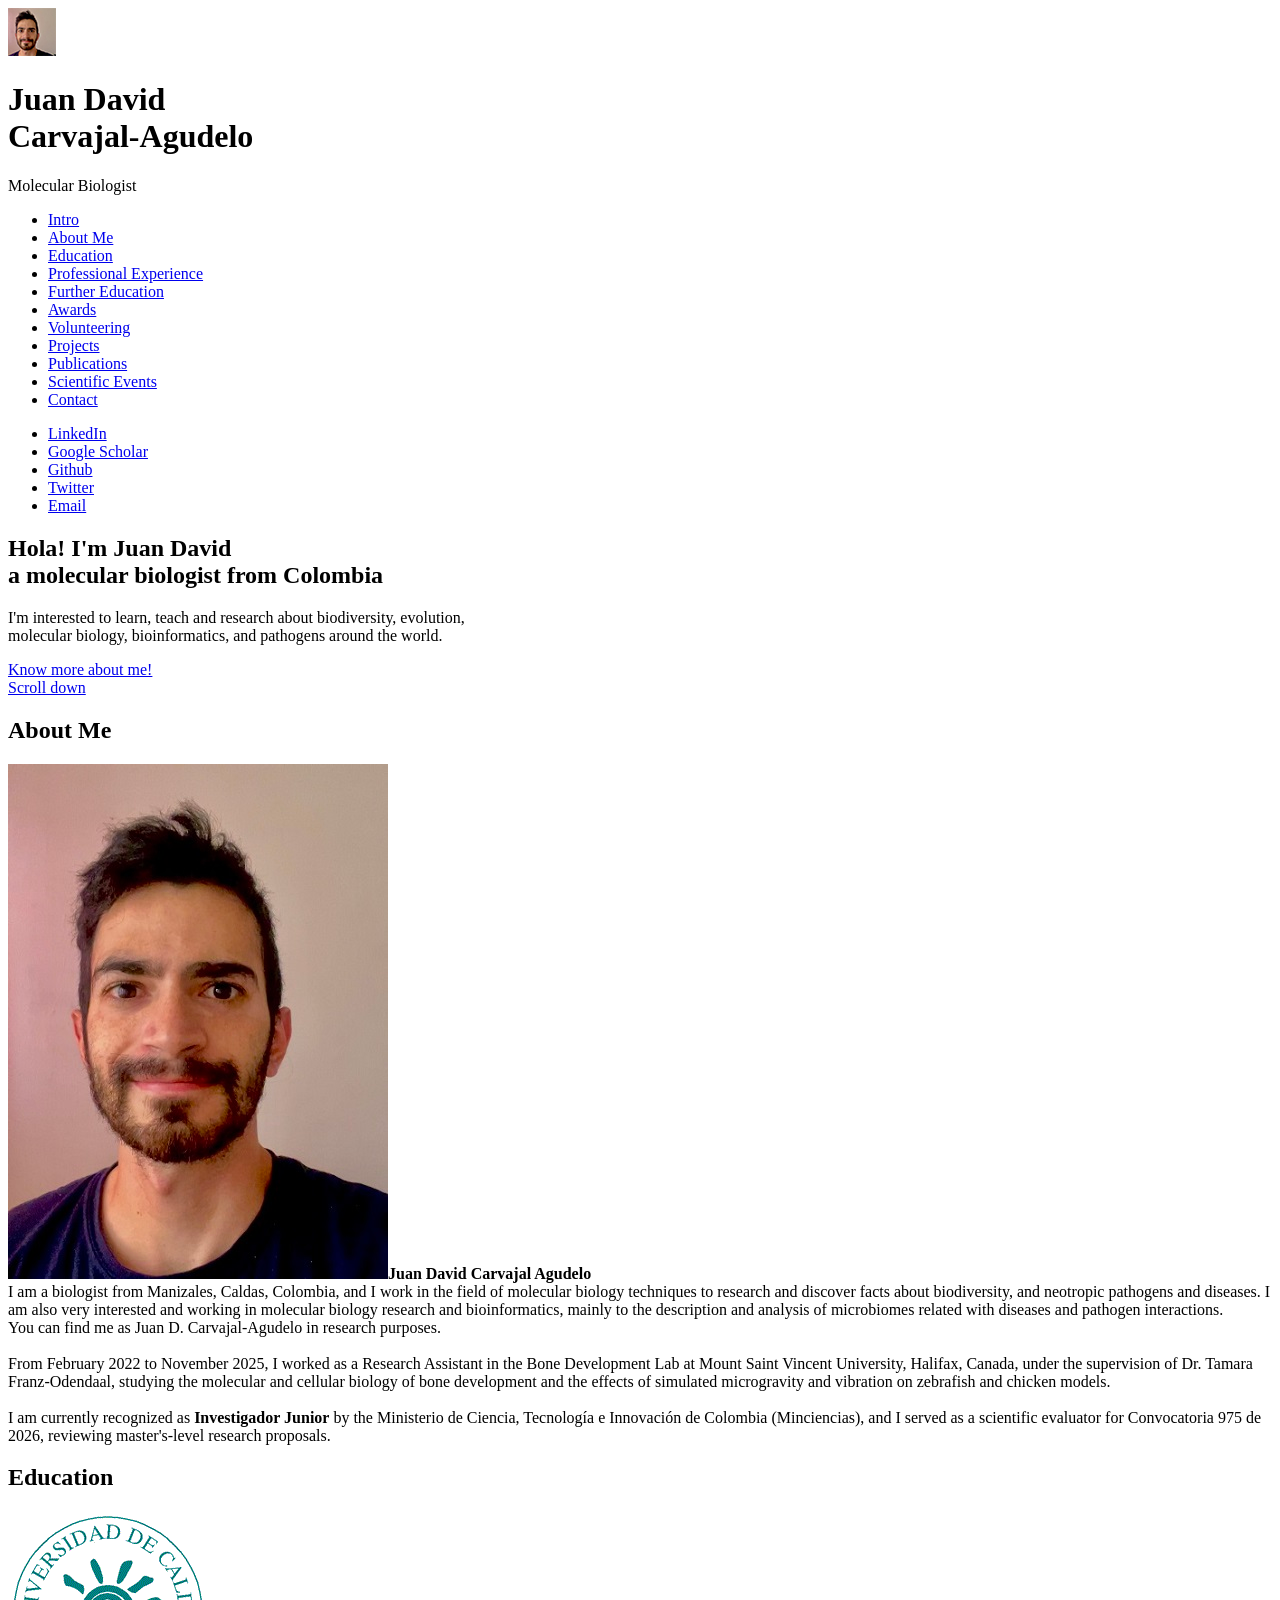
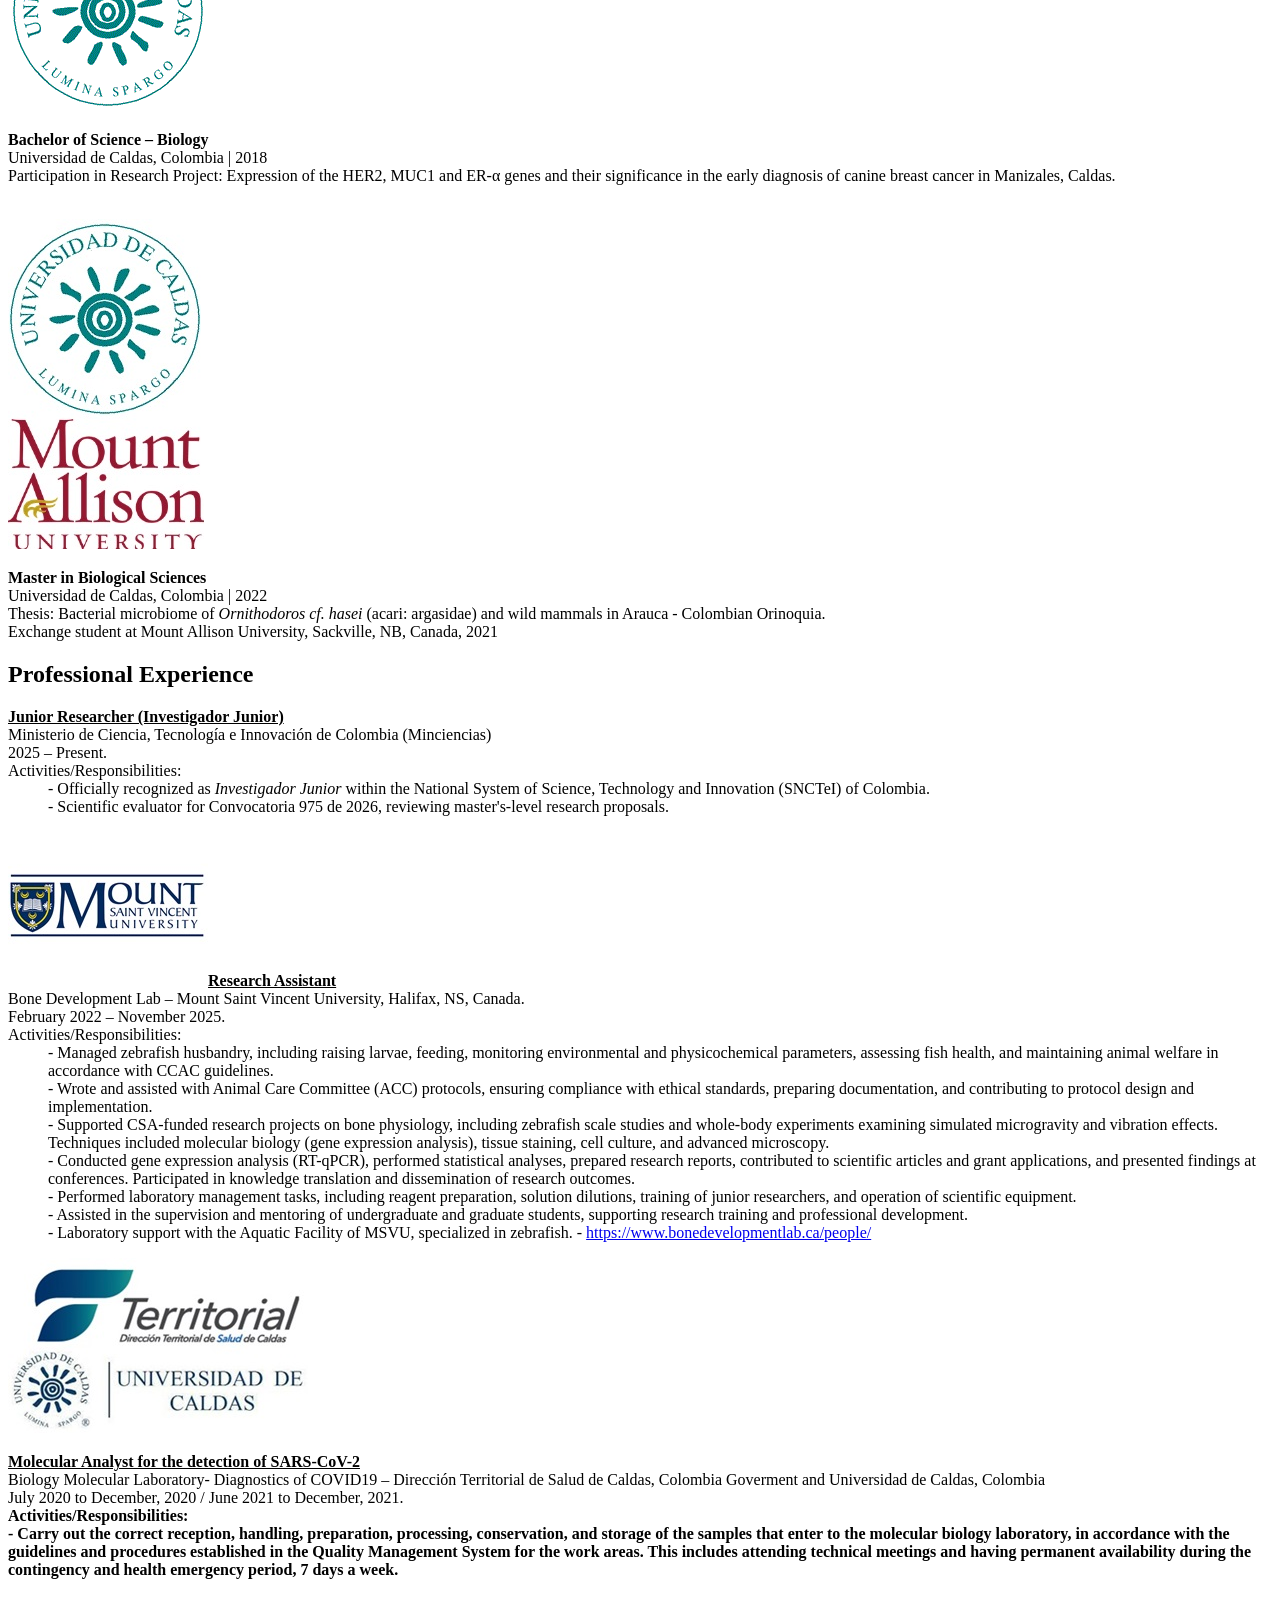
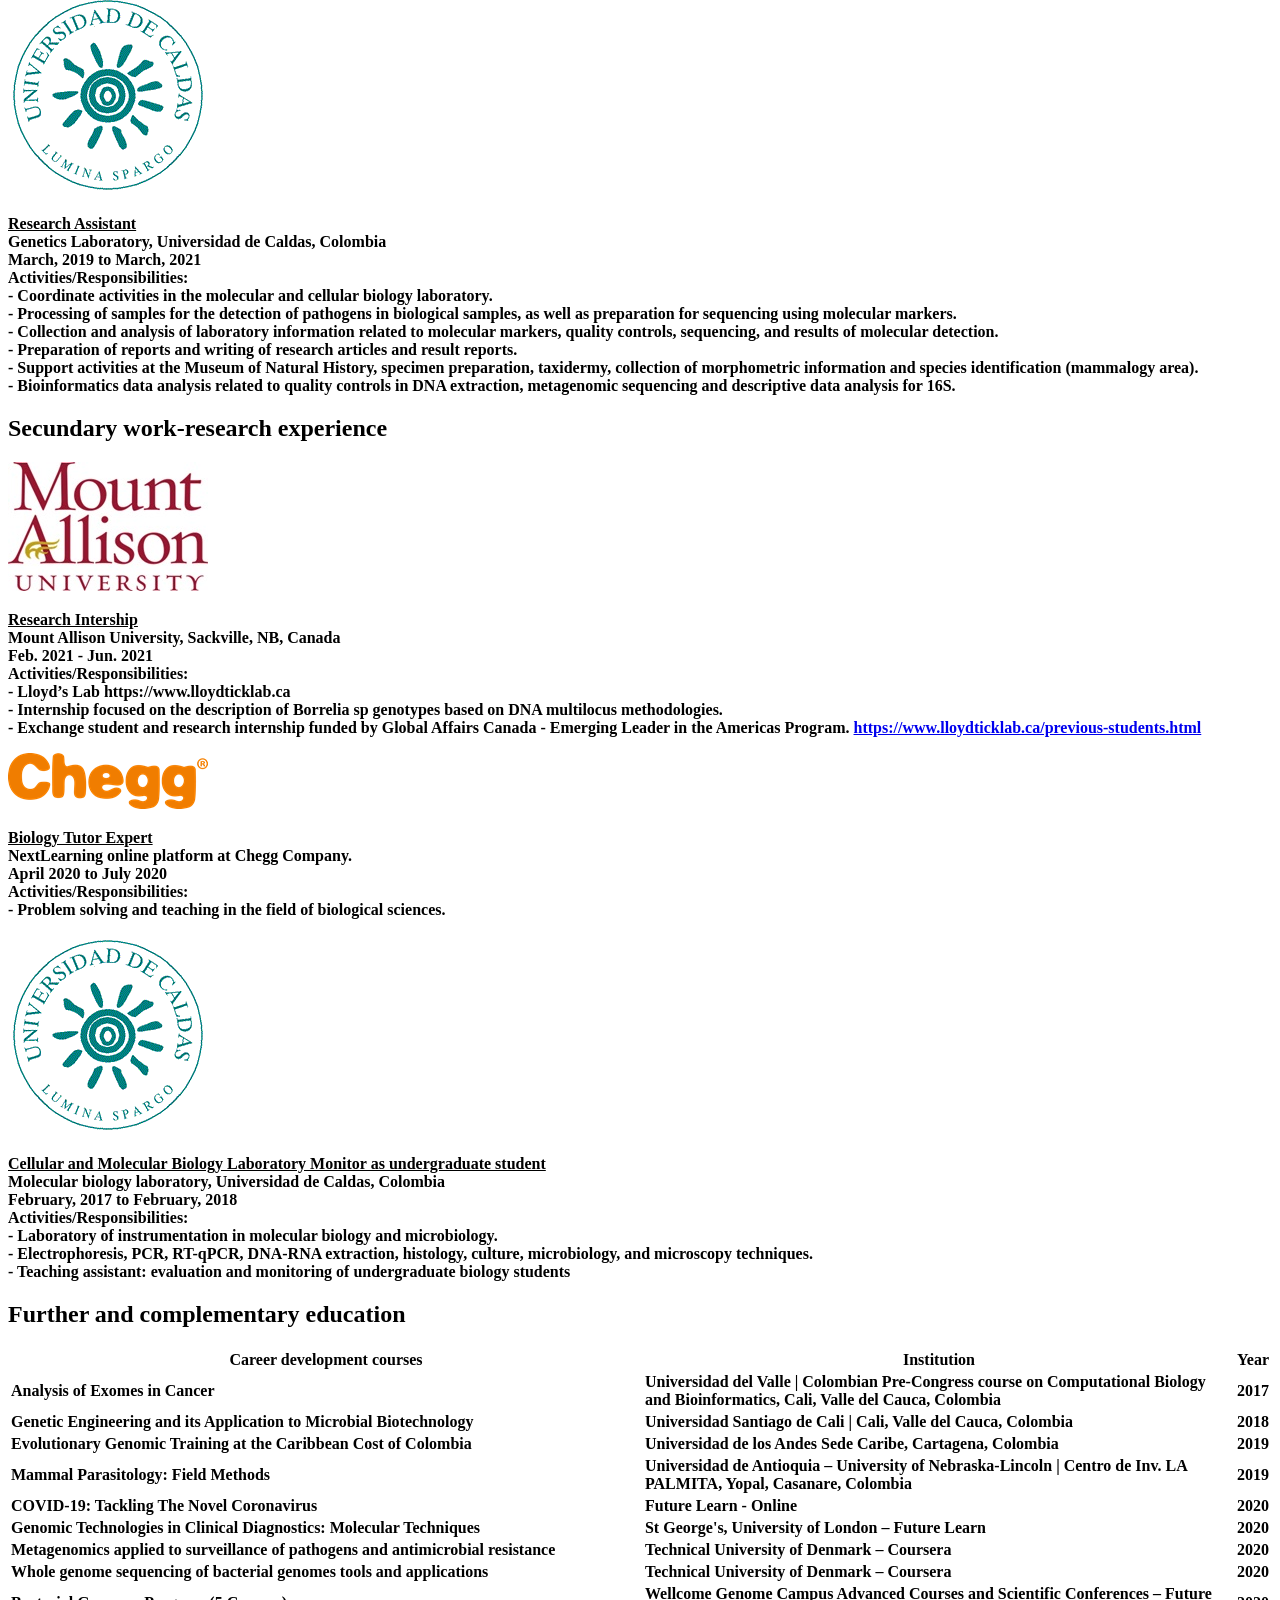
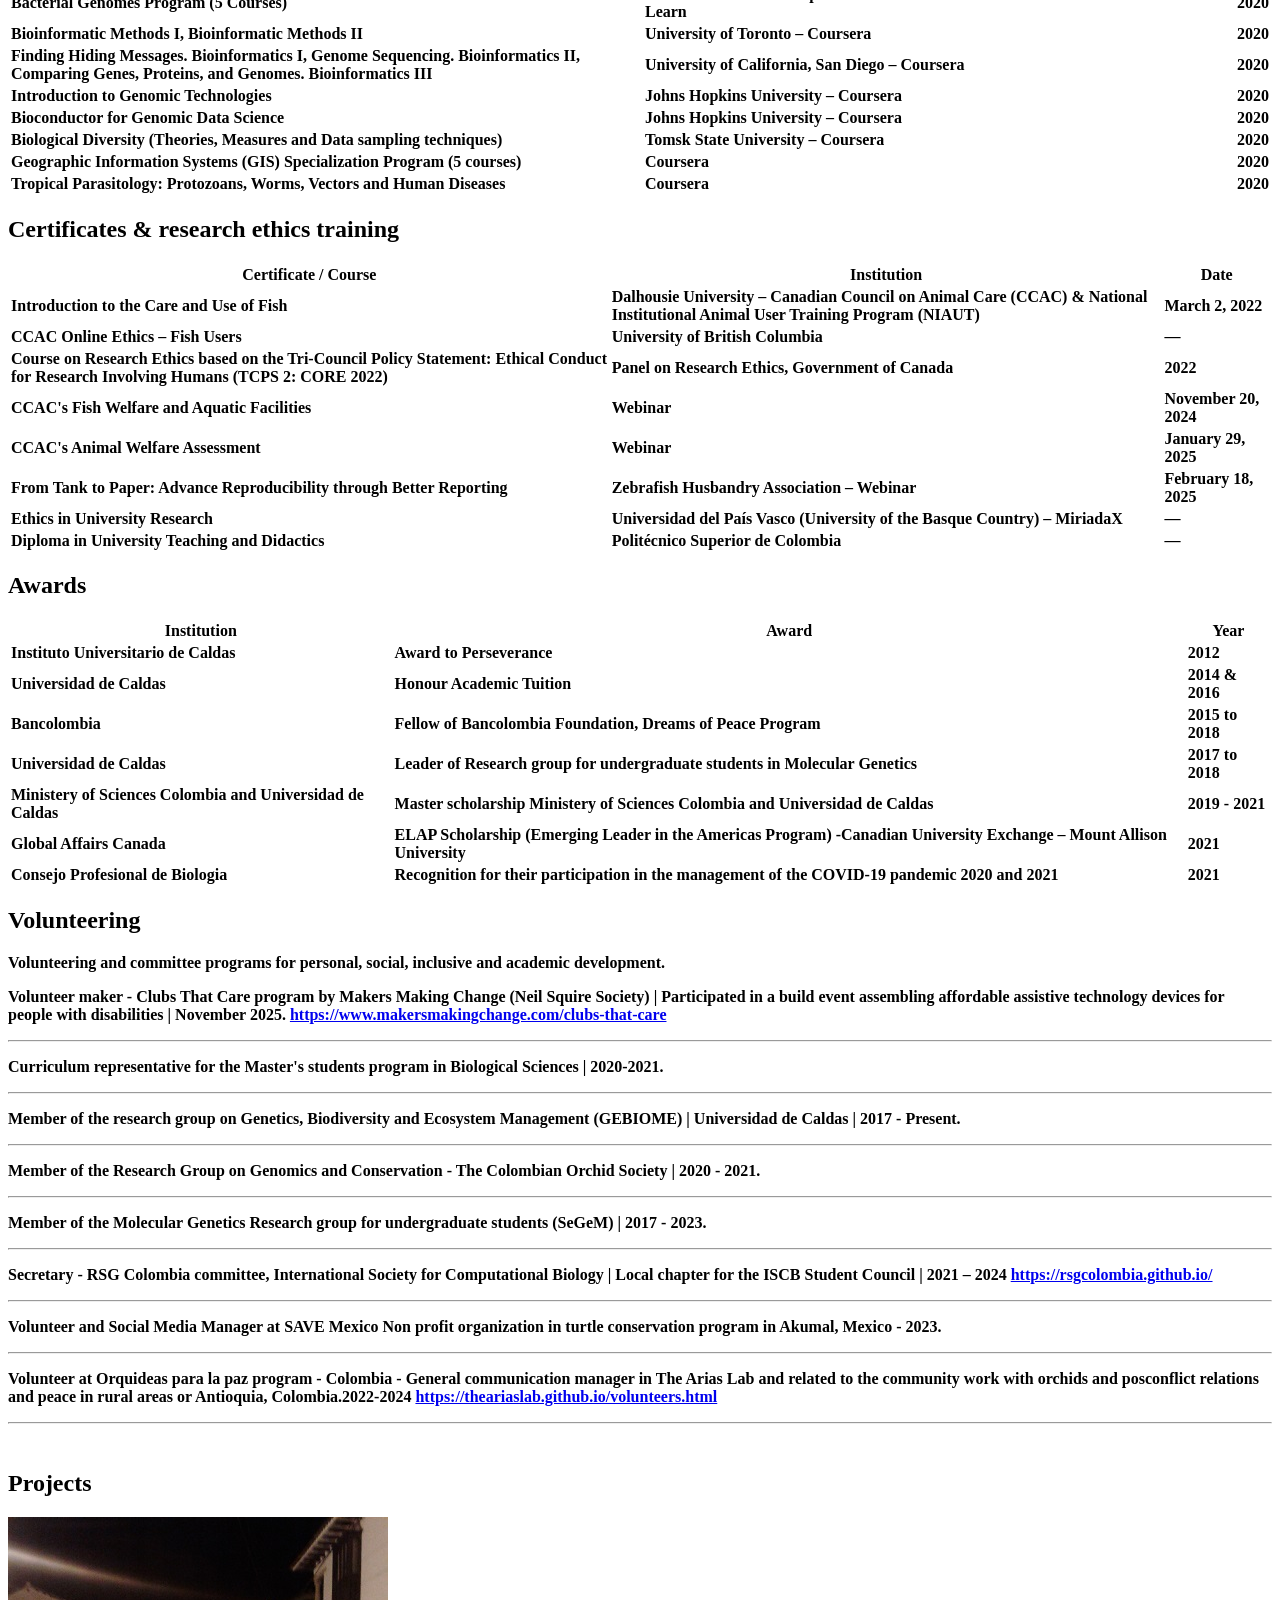
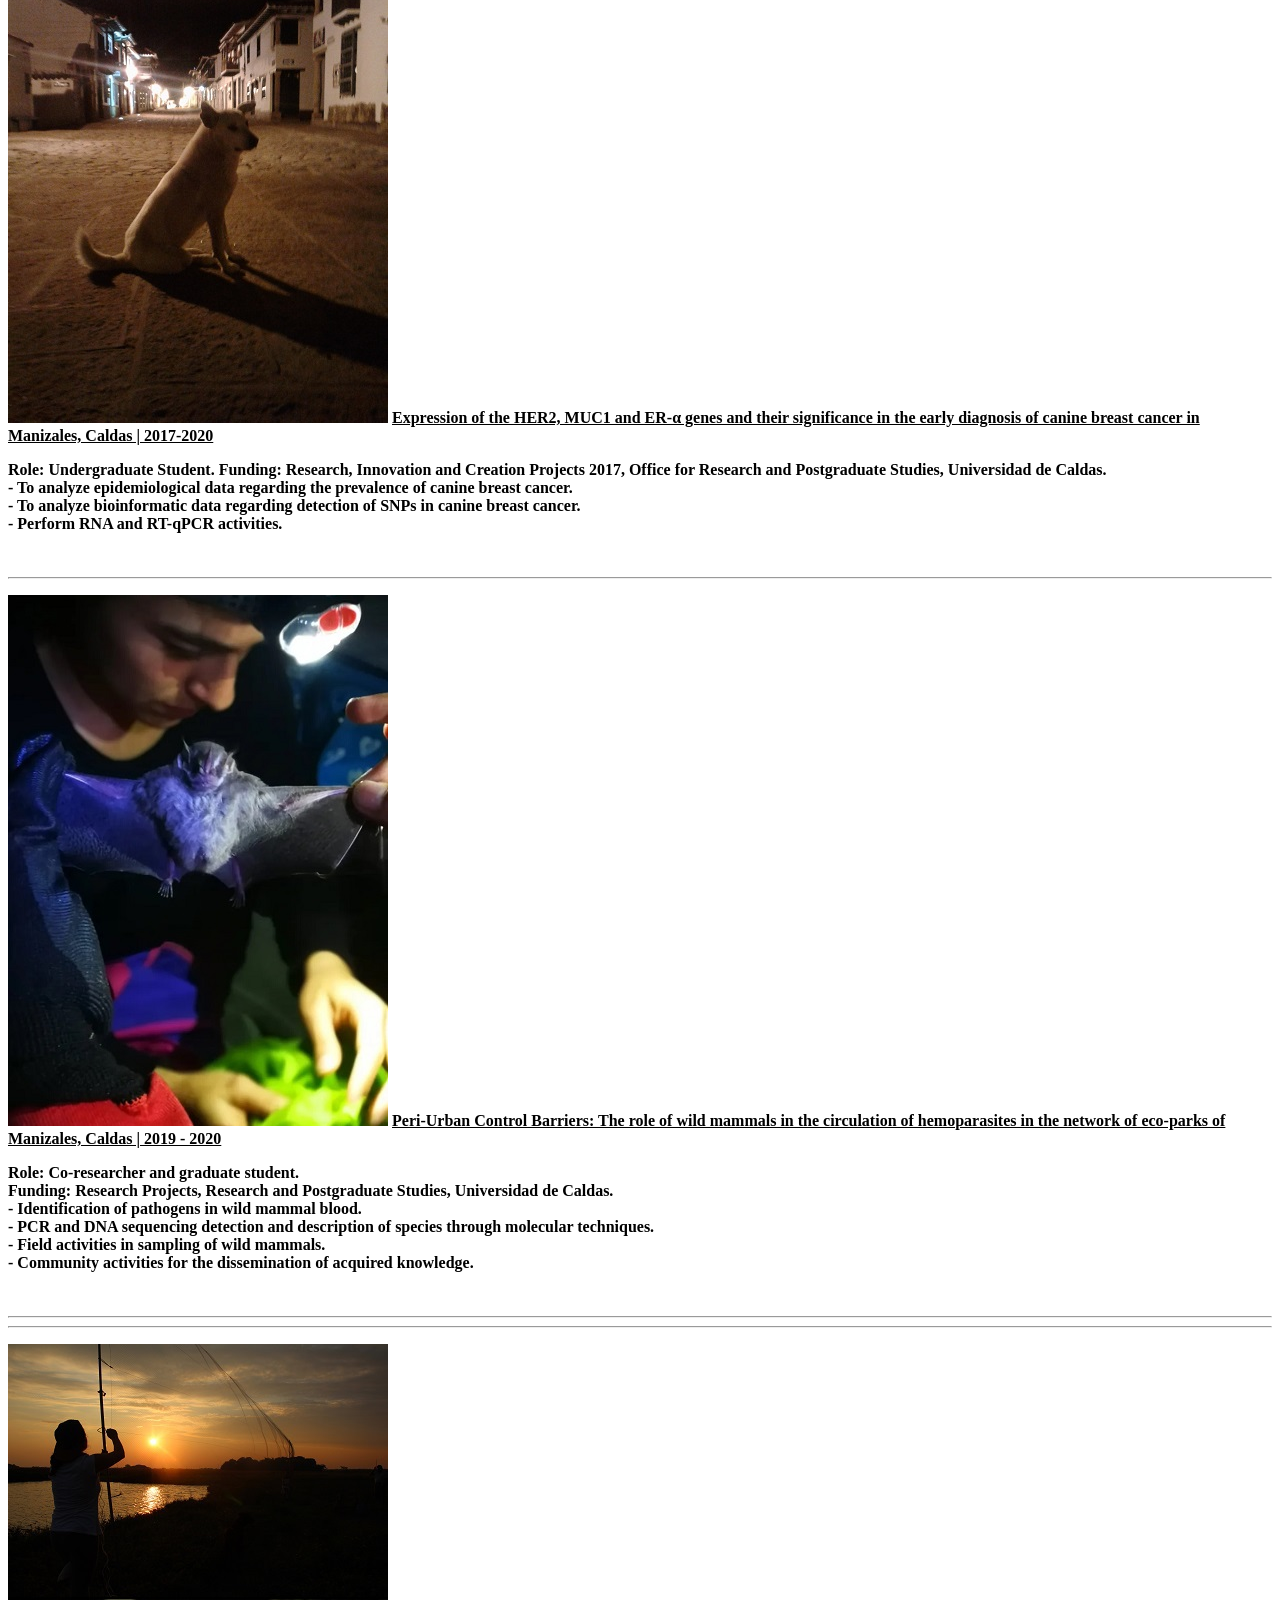
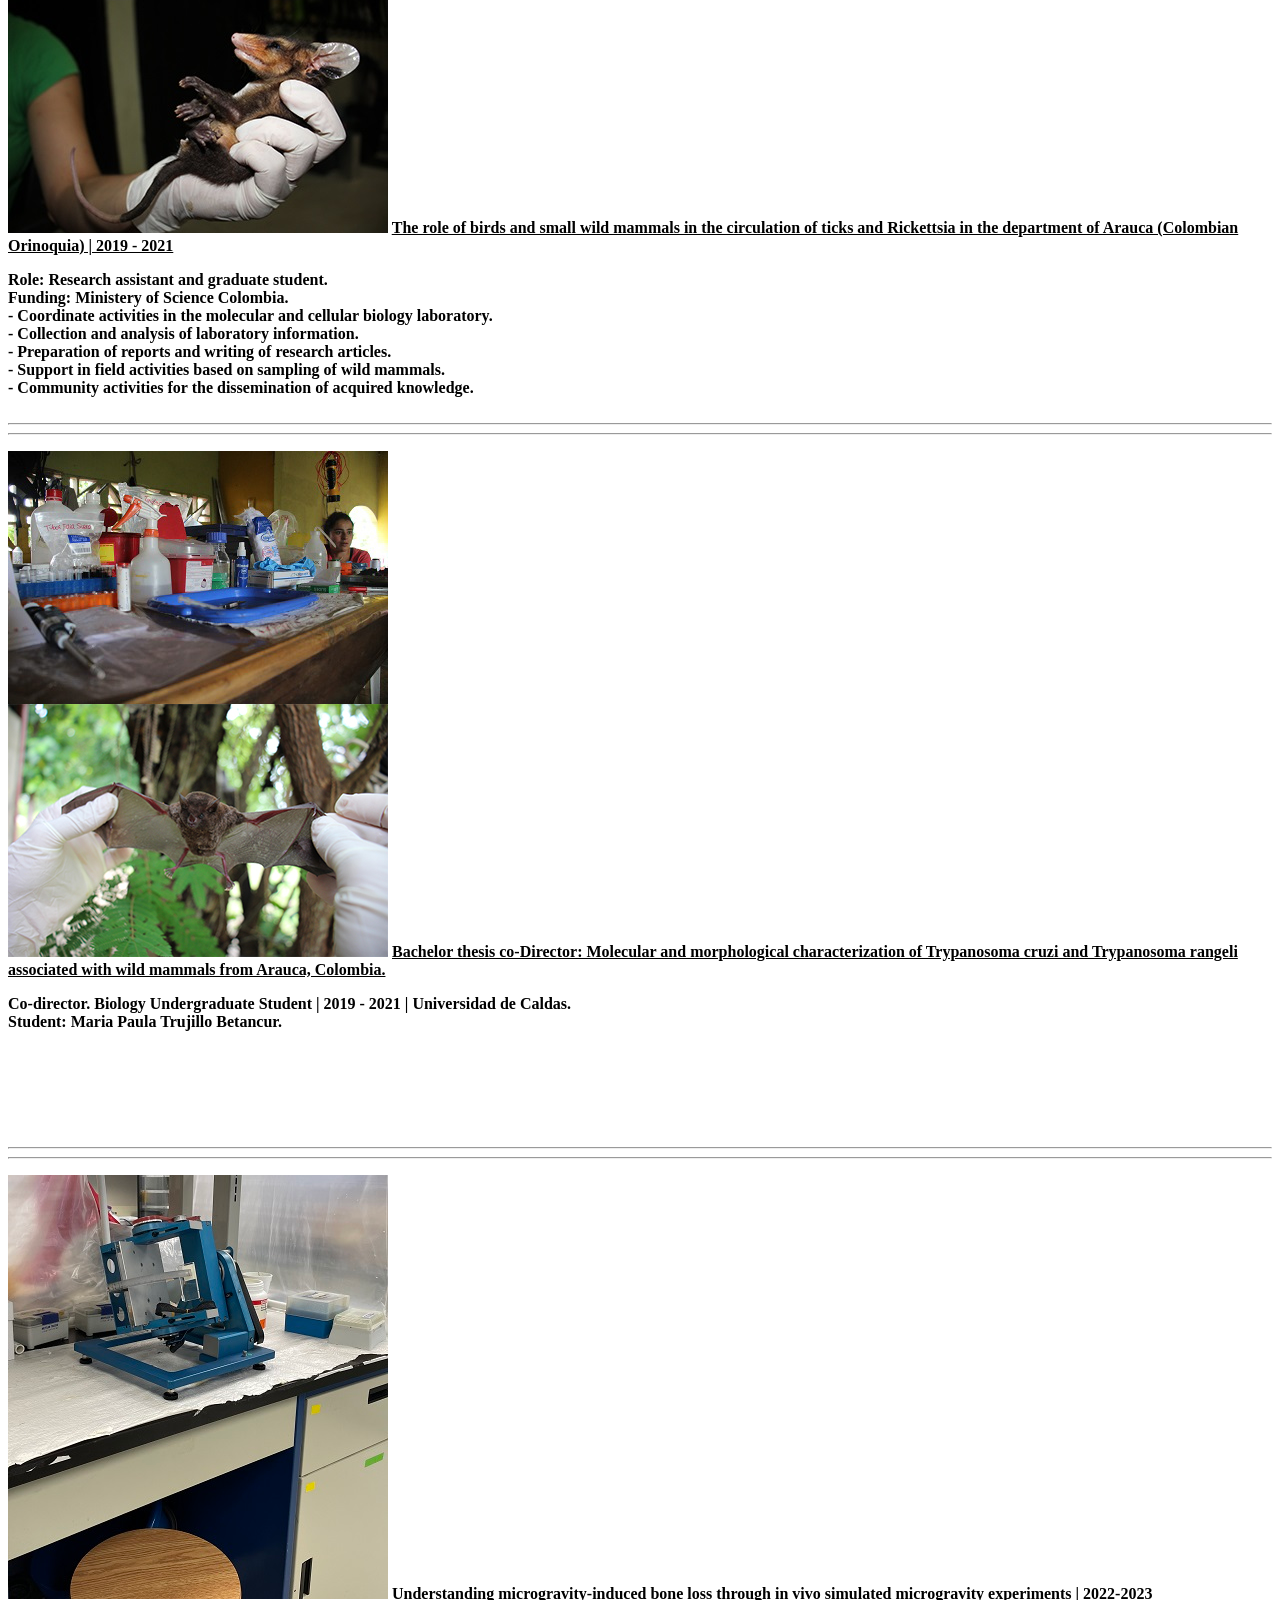
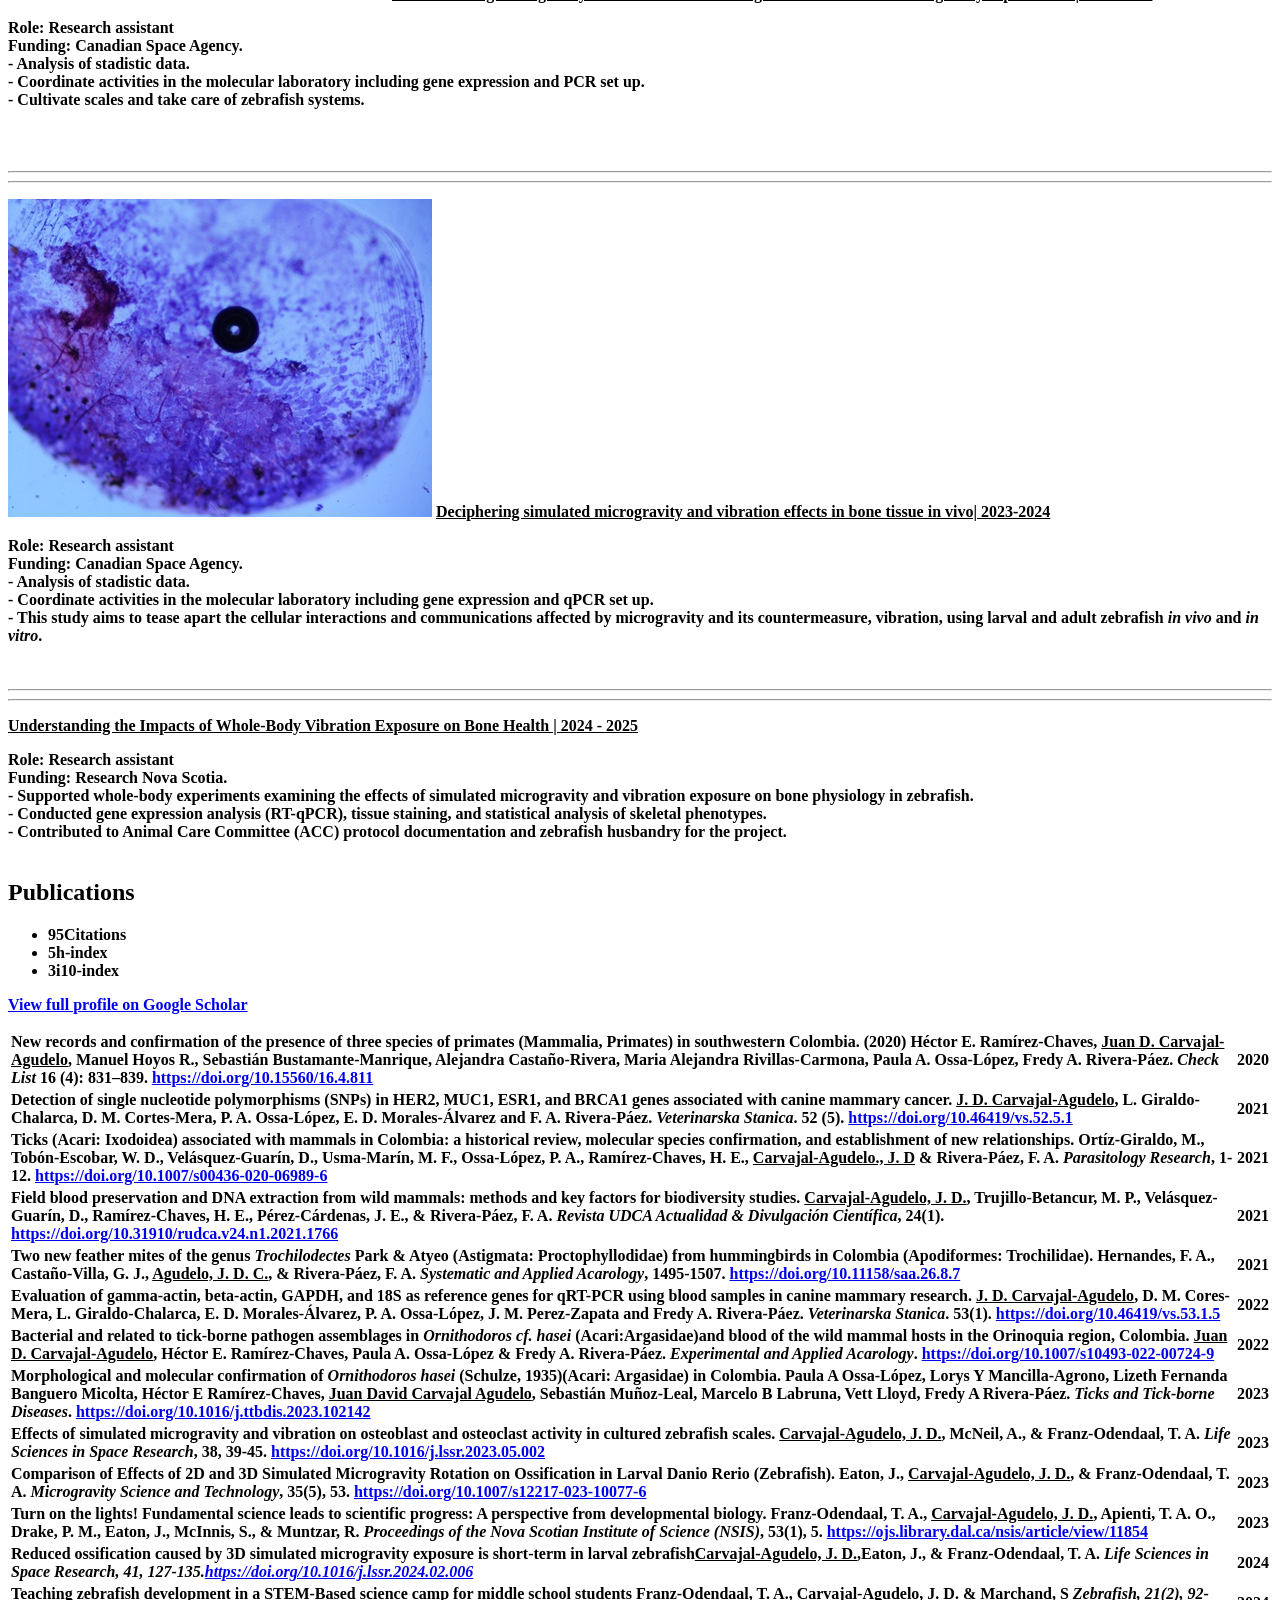
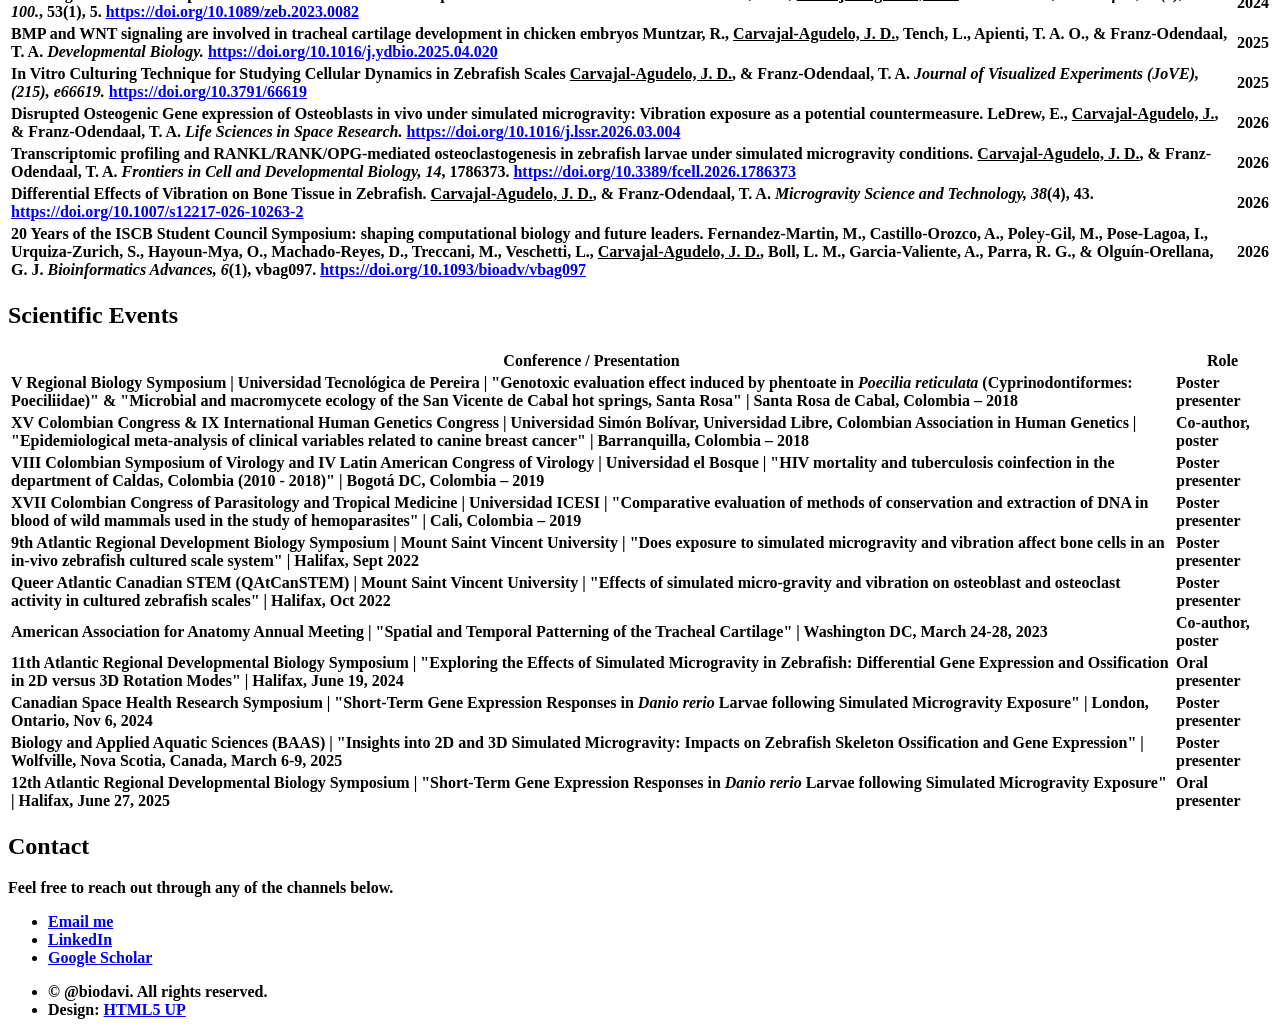
==== index.html @ f73d3d61 "Add files via upload" ====
<!DOCTYPE HTML>
<!--
	Prologue by HTML5 UP
	html5up.net | @ajlkn
	Free for personal and commercial use under the CCA 3.0 license (html5up.net/license)
-->
<html>
	<head>
		<title>biodavi</title>
		<meta charset="utf-8" />
		<meta name="viewport" content="width=device-width, initial-scale=1, user-scalable=no" />
		<link rel="stylesheet" href="assets/css/main.css" />
	</head>
	<body class="is-preload">

		<!-- Header -->
			<div id="header">

				<div class="top">

					<!-- Logo -->
						<div id="logo">
							<span class="image avatar48"><img src="images/avatar.jpg" alt="" /></span>
							<h1 id="title">Juan David <br> Carvajal-Agudelo</h1>
							<p>Molecular Biologist</p>
						</div>

					<!-- Nav -->
						<nav id="nav">
							<ul>
								<li><a href="#top" id="top-link"><span class="icon solid fa-home">Intro</span></a></li>
								<li><a href="#about" id="about-link"><span class="icon solid fa-user">About Me</span></a></li>
								<li><a href="#education" id="education-link"><span class="icon solid fa-th">Education</span></a></li>
								<li><a href="#experience" id="experience-link"><span class="icon solid fa-th">Professional Experience</span></a></li>
								<li><a href="#more-education" id="more-education-link"><span class="icon solid fa-th">Further Education</span></a></li>
								<li><a href="#awards" id="awards-link"><span class="icon solid fa-th">Awards</span></a></li>
								<li><a href="#volunteer" id="volunteer-link"><span class="icon solid fa-th">Volunteering</span></a></li>
								<li><a href="#projects" id="projects-link"><span class="icon solid fa-th">Projects</span></a></li>								
								<li><a href="#publications" id="publications-link"><span class="icon solid fa-th">Publications</span></a></li>
								<li><a href="#events" id="events-link"><span class="icon solid fa-th">Scientific Events</span></a></li>
								<li><a href="#contact" id="contact-link"><span class="icon solid fa-envelope">Contact</span></a></li>
							</ul>
						</nav>

				</div>

				<div class="bottom">

					<!-- Social Icons -->
						<ul class="icons">
							<li><a href="https://www.linkedin.com/in/biodavi/" class="icon brands fa-linkedin-in"><span class="label">LinkedIn</span></a></li>
							<li><a href="https://scholar.google.com/citations?user=_loX9b4AAAAJ&hl=es" class="icon solid fa-graduation-cap"><span class="label">Google Scholar</span></a></li>
							<li><a href="https://github.com/biodavi" class="icon brands fa-github"><span class="label">Github</span></a></li>
							<li><a href="https://twitter.com/biodavi" class="icon brands fa-twitter"><span class="label">Twitter</span></a></li>
							<li><a href="mailto:jdavidcarvajal@gmail.com" class="icon solid fa-envelope"><span class="label">Email</span></a></li>
						</ul>

				</div>

			</div>

		<!-- Main -->
			<div id="main">

				<!-- Intro -->
					<section id="top" class="one dark cover">
						<div class="container">
                     
							<header>
								<h2 class="alt">Hola! I'm <strong>Juan David</strong> <br />
								a molecular biologist from Colombia</h2>
								<p>I'm interested to learn, teach and research about biodiversity, evolution,<br />
								molecular biology, bioinformatics, and pathogens around the world.</p>
							</header>

							<footer>
								<a href="#about" class="button scrolly">Know more about me!</a>
								<br>
								<a href="#about" class="scroll-cue scrolly"><span class="icon solid fa-chevron-down"><span class="label">Scroll down</span></span></a>
							</footer>

						</div>
					</section>
				
				<!-- About Me -->
					<section id="about" class="three">
						<div class="container">

							<header>
								<h2>About Me</h2>
							</header>
						
						  <div style='text-align:left'>
						<p><span class="image left profile"><img src="images/juandavid.jpg" alt="" /></span><b>Juan David Carvajal Agudelo</b><br>I am a biologist from Manizales, Caldas, Colombia, and I work in the field
							of molecular biology techniques to research and discover facts about biodiversity,
							and neotropic pathogens and diseases. I am also very interested and working in molecular biology research and bioinformatics,
							mainly to the description and analysis of microbiomes related with diseases and pathogen interactions.<br>

							You can find me as Juan D. Carvajal-Agudelo in research purposes.<br><br>

							From February 2022 to November 2025, I worked as a Research Assistant in the Bone Development Lab at Mount Saint Vincent University, Halifax, Canada, under the supervision of Dr. Tamara Franz-Odendaal, studying the molecular and cellular biology of bone development and the effects of simulated microgravity and vibration on zebrafish and chicken models.<br><br>

							I am currently recognized as <b>Investigador Junior</b> by the Ministerio de Ciencia, Tecnología e Innovación de Colombia (Minciencias), and I served as a scientific evaluator for Convocatoria 975 de 2026, reviewing master's-level research proposals.
							</p>

						</div>
						
						
						
						
						
					</section>

				<!-- education -->
					<section id="education" class="two">
						<div class="container">

							<header>
								<h2>Education</h2>
							</header>
                                                      <div style='text-align:left'>	
							<span class="image left"><img src="images/ucaldas.jpg" alt="" /></span><p><b>Bachelor of Science – Biology</b><br>
							Universidad de Caldas, Colombia | 2018 <br>
                                                        Participation in Research Project: Expression of the HER2, MUC1 and ER-α genes and their significance in the early diagnosis of canine breast cancer in Manizales, Caldas. 
                                                        </p>
							</hr><br>
						        <span class="image left"><img src="images/ucaldasmta.jpg" alt="" /></span><p><b>Master in Biological Sciences</b><br>
						        Universidad de Caldas, Colombia | 2022 <br>
                                                        Thesis: Bacterial microbiome of <i>Ornithodoros cf. hasei</i> (acari: argasidae) and wild mammals in Arauca - Colombian Orinoquia.<br>
                                                        Exchange student at Mount Allison University, Sackville, NB, Canada, 2021
						        </p>
						</hr>
						

						</div>
					</section>
	
	                           	
	                   <!-- Professional experiencie -->
					<section id="experience" class="two">
						<div class="container">

							<header>
								<h2>Professional Experience</h2>
							</header>
                                                       <div style='text-align:left'>

							<span class="image left"><img src="images/ministerio_ciencias.png" alt="" /></span><b><u>Junior Researcher (Investigador Junior)</u></b><br>
							Ministerio de Ciencia, Tecnología e Innovación de Colombia (Minciencias)<br>
                                                        2025 – Present.<br>
							Activities/Responsibilities:<br>
		                                                <dd>- Officially recognized as <i>Investigador Junior</i> within the National System of Science, Technology and Innovation (SNCTeI) of Colombia.</br>
							- Scientific evaluator for Convocatoria 975 de 2026, reviewing master's-level research proposals.</dd>
								</p>
							</hr>

							<span class="image left"><img src="images/MSVU.jpg" alt="" /></span><b><u>Research Assistant </u></b><br>
							Bone Development Lab – Mount Saint Vincent University, Halifax, NS, Canada. <br>
                                                        February 2022 – November 2025.<br>
							Activities/Responsibilities:<br>
	                                                <dd>- Managed zebrafish husbandry, including raising larvae, feeding, monitoring environmental and physicochemical parameters, assessing fish health, and maintaining animal welfare in accordance with CCAC guidelines.</br>
                                                        - Wrote and assisted with Animal Care Committee (ACC) protocols, ensuring compliance with ethical standards, preparing documentation, and contributing to protocol design and implementation.</br>
														- Supported CSA-funded research projects on bone physiology, including zebrafish scale studies and whole-body experiments examining simulated microgravity and vibration effects. Techniques included molecular biology (gene expression analysis), tissue staining, cell culture, and advanced microscopy.</br>
	                                                - Conducted gene expression analysis (RT-qPCR), performed statistical analyses, prepared research reports, contributed to scientific articles and grant applications, and presented findings at conferences. Participated in knowledge translation and dissemination of research outcomes.</br>
							- Performed laboratory management tasks, including reagent preparation, solution dilutions, training of junior researchers, and operation of scientific equipment.</br>
							- Assisted in the supervision and mentoring of undergraduate and graduate students, supporting research training and professional development.
							<br>- Laboratory support with the Aquatic Facility of MSVU, specialized in zebrafish.
							- <a href="https://www.bonedevelopmentlab.ca/people/">https://www.bonedevelopmentlab.ca/people/</a> </dd>
								</p>
							</hr>
						       
					         	<span class="image left"><img src="images/ucaldasterritorial.jpg" alt="" /></span><p><b><u>Molecular Analyst for the detection of SARS-CoV-2 </u></b><br>
							Biology Molecular Laboratory- Diagnostics of COVID19 – Dirección Territorial de Salud de Caldas, Colombia Goverment  and Universidad de Caldas, Colombia<br>
                                                        July 2020 to December, 2020 / June 2021 to December, 2021.<br>
							<b>Activities/Responsibilities:<b/><br>
	                                                - Carry out the correct reception, handling, preparation, processing, conservation, and storage of the samples that enter to the molecular biology laboratory, in accordance with the guidelines and procedures established in the Quality Management System for the work areas. This includes attending technical meetings and having permanent availability during the contingency and health emergency period, 7 days a week.
								</p>
						        </hr>
	                                                
	                                                <span class="image left"><img src="images/ucaldas.jpg" alt="" /></span><p><b><u>Research Assistant</u> </b><br>
							Genetics Laboratory, Universidad de Caldas, Colombia <br>
                                                        March, 2019 to March, 2021<br>
							<b>Activities/Responsibilities:<b/><br>
	                                                - Coordinate activities in the molecular and cellular biology laboratory.</br>
                                                        - Processing of samples for the detection of pathogens in biological samples, as well as preparation for sequencing using molecular markers.</br>
                                                        - Collection and analysis of laboratory information related to molecular markers, quality controls, sequencing, and results of molecular detection.</br> 
                                                        - Preparation of reports and writing of research articles and result reports.</br>
                                                        - Support activities at the Museum of Natural History, specimen preparation, taxidermy, collection of morphometric information and species identification (mammalogy area).</br>
                                                        - Bioinformatics data analysis related to quality controls in DNA extraction, metagenomic sequencing and descriptive data analysis for 16S.</br>
								</p>
                                                           </hr>

                                                       <header>
								<h2>Secundary work-research experience</h2>
							</header>
                                                         </hr>	
                                                        <span class="image left"><img src="images/mta.jpg" alt="" /></span><p><b><u>Research Intership</u>  </b><br>
							Mount Allison University, Sackville, NB, Canada<br>
                                                        Feb. 2021 - Jun. 2021<br>
							<b>Activities/Responsibilities:</b><br>
	                                                - Lloyd’s Lab https://www.lloydticklab.ca </br>
                                                        - Internship focused on the description of Borrelia sp genotypes based on DNA multilocus methodologies.</br>
                                                        - Exchange student and research internship funded by Global Affairs Canada - Emerging Leader in the Americas Program. <a href="https://www.lloydticklab.ca/previous-students.html">https://www.lloydticklab.ca/previous-students.html<a/></br>
								</p>
								 </hr>	
								
							<span class="image left"><img src="images/chegg.jpg" alt="" /></span><p><b><u>Biology Tutor Expert </u> </b><br>
							NextLearning online platform at Chegg Company.<br>
                                                        April 2020 to July 2020<br>
							<b>Activities/Responsibilities:<b/><br>
	                                                 - Problem solving and teaching in the field of biological sciences.
                                                          </p>
						             </hr>

							<span class="image left"><img src="images/ucaldas.jpg" alt="" /></span><p><b><u>Cellular and Molecular Biology Laboratory Monitor as undergraduate student</u></b><br>
							Molecular biology laboratory, Universidad de Caldas, Colombia<br>
                                                        February, 2017 to February, 2018<br>
							<b>Activities/Responsibilities:<b/><br>
	                                                 - Laboratory of instrumentation in molecular biology and microbiology. </br>
	                                                 - Electrophoresis, PCR, RT-qPCR, DNA-RNA extraction, histology, culture, microbiology, and microscopy techniques.</br>
	                                                 - Teaching assistant: evaluation and monitoring of undergraduate biology students</br>
                                                          </p>


						        </hr>						



						</div>
					</section>
				

                                             <!-- more-education -->
					<section id="more-education" class="two">
						<div class="container">

							<header>
								<h2>Further and complementary education</h2>
							</header>
						
							
                                                 <div class="row">
						
						<div class="table-wrapper">
														<table>
															<thead>
																<tr>
																	<th>Career development courses</th>
																	<th>Institution</th>
																	<th>Year</th>
																</tr>
															</thead>
															<tbody>
																<tr>
																	<td>Analysis of Exomes in Cancer</td>
																	<td>Universidad del Valle | Colombian Pre-Congress course on Computational Biology and Bioinformatics, Cali, Valle del Cauca, Colombia</td>
																	<td>2017</td>
																</tr>
																<tr>
																	<td>Genetic Engineering and its Application to Microbial Biotechnology </td>
																	<td>Universidad Santiago de Cali | Cali, Valle del Cauca, Colombia</td>
																	<td>2018</td>
																</tr>
																
																<tr>
																	<td>Evolutionary Genomic Training at the Caribbean Cost of Colombia </td>
																	<td>Universidad de los Andes Sede Caribe, Cartagena, Colombia</td>
																	<td>2019</td>
																</tr>
																<tr>
																	<td>Mammal Parasitology: Field Methods  </td>
																	<td>Universidad de Antioquia – University of Nebraska-Lincoln | Centro de Inv. LA PALMITA, Yopal, Casanare, Colombia</td>
																	<td>2019</td>
																</tr>
																<tr>
																	<td>COVID-19: Tackling The Novel Coronavirus</td>
																	<td>Future Learn - Online</td>
																	<td>2020</td>
																</tr>
																<tr>
																	<td>Genomic Technologies in Clinical Diagnostics: Molecular Techniques </td>
																	<td>St George's, University of London – Future Learn</td>
																	<td>2020</td>
																</tr>
																<tr>
																	<td>Metagenomics applied to surveillance of pathogens and antimicrobial resistance </td>
																	<td>Technical University of Denmark – Coursera</td>
																	<td>2020</td>
																</tr>
																<tr>
																	<td>Whole genome sequencing of bacterial genomes tools and applications</td>
																	<td>Technical University of Denmark – Coursera</td>
																	<td>2020</td>
																</tr>
																<tr>
																	<td>Bacterial Genomes Program (5 Courses) </td>
																	<td>Wellcome Genome Campus Advanced Courses and Scientific Conferences – Future Learn</td>
																	<td>2020</td>
																</tr>
																<tr>
																	<td>Bioinformatic Methods I, Bioinformatic Methods II </td>
																	<td>University of Toronto – Coursera</td>
																	<td>2020</td>
																</tr>
																<tr>
																	<td>Finding Hiding Messages. Bioinformatics I, Genome Sequencing. Bioinformatics II, Comparing Genes, Proteins, and Genomes. Bioinformatics III</td>
																	<td>University of California, San Diego – Coursera</td>
																	<td>2020</td>
																</tr>
																<tr>
																	<td>Introduction to Genomic Technologies  </td>
																	<td>Johns Hopkins University – Coursera</td>
																	<td>2020</td>
																</tr>
																<tr>
																	<td>Bioconductor for Genomic Data Science  </td>
																	<td>Johns Hopkins University – Coursera</td>
																	<td>2020</td>
																</tr>

																<tr>
																	<td>Biological Diversity (Theories, Measures and Data sampling techniques)</td>
																	<td>Tomsk State University – Coursera</td>
																	<td>2020</td>
																</tr>
																<tr>
																	<td>Geographic Information Systems (GIS) Specialization Program (5 courses) </td>
																	<td>Coursera</td>
																	<td>2020</td>
																</tr>
																<tr>
																	<td>Tropical Parasitology: Protozoans, Worms, Vectors and Human Diseases  </td>
																	<td>Coursera</td>
																	<td>2020</td>
																</tr>
															</tbody>
															
														</table>

						 </div>
	 </div>

							<header>
								<h2>Certificates &amp; research ethics training</h2>
							</header>

								<div class="row">

						<div class="table-wrapper">
														<table>
															<thead>
																<tr>
																	<th>Certificate / Course</th>
																	<th>Institution</th>
																	<th>Date</th>
																</tr>
															</thead>
															<tbody>
																<tr>
																	<td>Introduction to the Care and Use of Fish</td>
																	<td>Dalhousie University – Canadian Council on Animal Care (CCAC) & National Institutional Animal User Training Program (NIAUT)</td>
																	<td>March 2, 2022</td>
																</tr>
																<tr>
																	<td>CCAC Online Ethics – Fish Users</td>
																	<td>University of British Columbia</td>
																	<td>—</td>
																</tr>
																<tr>
																	<td>Course on Research Ethics based on the Tri-Council Policy Statement: Ethical Conduct for Research Involving Humans (TCPS 2: CORE 2022)</td>
																	<td>Panel on Research Ethics, Government of Canada</td>
																	<td>2022</td>
																</tr>
																<tr>
																	<td>CCAC's Fish Welfare and Aquatic Facilities</td>
																	<td>Webinar</td>
																	<td>November 20, 2024</td>
																</tr>
																<tr>
																	<td>CCAC's Animal Welfare Assessment</td>
																	<td>Webinar</td>
																	<td>January 29, 2025</td>
																</tr>
																<tr>
																	<td>From Tank to Paper: Advance Reproducibility through Better Reporting</td>
																	<td>Zebrafish Husbandry Association – Webinar</td>
																	<td>February 18, 2025</td>
																</tr>
																<tr>
																	<td>Ethics in University Research</td>
																	<td>Universidad del País Vasco (University of the Basque Country) – MiriadaX</td>
																	<td>—</td>
																</tr>
																<tr>
																	<td>Diploma in University Teaching and Didactics</td>
																	<td>Politécnico Superior de Colombia</td>
																	<td>—</td>
																</tr>
															</tbody>

													</table>


								 </div>
	 </div>

						</div>
					</section>





				<!-- awards -->
					<section id="awards" class="two">
						<div class="container">

							<header>
								<h2>Awards</h2>
							</header>
						
							
                                                 <div class="row">
						
						<div class="table-wrapper">
														<table>
															<thead>
																<tr>
																	<th>Institution</th>
																	<th>Award</th>
																	<th>Year</th>
																</tr>
															</thead>
															<tbody>
																<tr>
																	<td>Instituto Universitario de Caldas</td>
																	<td>Award to Perseverance</td>
																	<td>2012</td>
																</tr>
																<tr>
																	<td>Universidad de Caldas</td>
																	<td>Honour Academic Tuition</td>
																	<td>2014 & 2016</td>
																</tr>
																<tr>
																	<td>Bancolombia</td>
																	<td>Fellow of Bancolombia Foundation, Dreams of Peace Program</td>
																	<td>2015 to 2018</td>
																</tr>
																<tr>
																	<td>Universidad de Caldas</td>
																	<td>Leader of Research group for undergraduate students in Molecular Genetics</td>
																	<td>2017 to 2018</td>
																</tr>
																<tr>
																	<td>Ministery of Sciences Colombia and Universidad de Caldas</td>
																	<td>Master scholarship Ministery of Sciences Colombia and Universidad de Caldas</td>
																	<td>2019 - 2021</td>
																</tr>
																<tr>
																	<td>Global Affairs Canada</td>
																	<td>ELAP Scholarship (Emerging Leader in the Americas Program) -Canadian University Exchange – Mount Allison University</td>
																	<td>2021</td>
																</tr>
																<tr>
																	<td>Consejo Profesional de Biologia</td>
																	<td>Recognition for their participation in the management of the COVID-19 pandemic 2020 and 2021</td>
																	<td>2021</td>
																</tr>
															</tbody>
															
														</table>
													
							
							
								 										
                                                     
																				
						 </div>
	 </div>

						</div>
					</section>

				<!-- Volunteering -->
					<section id="volunteer" class="two">
						<div class="container">

							<header>
								<h2>Volunteering</h2>
							</header>

							<p>Volunteering and committee programs for personal, social, inclusive and academic development.</p>

							<div class="row">
								
						  <div style='text-align:left'>
							  <p>Volunteer maker - Clubs That Care program by Makers Making Change (Neil Squire Society) | Participated in a build event assembling affordable assistive technology devices for people with disabilities | November 2025. <a href="https://www.makersmakingchange.com/clubs-that-care">https://www.makersmakingchange.com/clubs-that-care</a></p>
						<hr>
							  <p>Curriculum representative for the Master's students program in Biological Sciences | 2020-2021. </p>
						<hr>
							  <p>Member of the research group on Genetics, Biodiversity and Ecosystem Management (GEBIOME) | Universidad de Caldas | 2017 - Present. </p>
						<hr>
							   <p>Member of the Research Group on Genomics and Conservation - The Colombian Orchid Society | 2020 - 2021.</p>
						<hr>
							   <p>Member of the Molecular Genetics Research group for undergraduate students (SeGeM) | 2017 - 2023.</p>
						<hr>
							   <p>Secretary - RSG Colombia committee, International Society for Computational Biology | Local chapter for the ISCB Student Council | 2021 – 2024 <a href="https://rsgcolombia.github.io/">https://rsgcolombia.github.io/</a> </p>
						<hr>
							  <p>Volunteer and Social Media Manager at SAVE Mexico Non profit organization in turtle conservation program in Akumal, Mexico - 2023. </p>
						<hr>
							   <p>Volunteer at Orquideas para la paz program - Colombia - General communication manager in The Arias Lab and related to the community work with orchids and posconflict relations and peace in rural areas or Antioquia, Colombia.2022-2024 <a href="https://theariaslab.github.io/volunteers.html">https://theariaslab.github.io/volunteers.html</a> </p>
						<hr>
							  <br>
									
								</div>
							</div>

						</div>
					</section>


                                   <!-- Projects -->
					<section id="projects" class="three">
						<div class="container">

							<header>
								<h2>Projects</h2>
							</header>
						
						  <div style='text-align:left'>						
						<p><span class="image left"><img src="images/pic1.jpg" alt="" /></span>
					        <b><u>Expression of the HER2, MUC1 and ER-α genes and their significance in the early diagnosis of canine breast cancer in Manizales, Caldas | 2017-2020 </u></b></p>
					        Role: Undergraduate Student.
                                                Funding: Research, Innovation and Creation Projects 2017, Office for Research and Postgraduate Studies, Universidad de Caldas. <br>
                                                - To analyze epidemiological data regarding the prevalence of canine breast cancer.<br>
                                                - To analyze bioinformatic data regarding detection of SNPs in canine breast cancer.<br>
                                                - Perform RNA and RT-qPCR activities.<br>
							  <br>
							   <br>
						<hr>
						

					       <p><span class="image left"><img src="images/pic2.jpg" alt="" /></span>
					       <b> <u>Peri-Urban Control Barriers: The role of wild mammals in the circulation of hemoparasites in the network of eco-parks of Manizales, Caldas | 2019 - 2020 </u></b></p>
	                                        Role: Co-researcher and graduate student.<br>
                                                Funding: Research Projects, Research and Postgraduate Studies, Universidad de Caldas.<br>
                                                - Identification of pathogens in wild mammal blood.<br>
                                                - PCR and DNA sequencing detection and description of species through molecular techniques. <br>
                                                - Field activities in sampling of wild mammals. <br>
					        - Community activities for the dissemination of acquired knowledge. <br>
							   <br>
							   <br>
							  
							    <hr>
                                                 <hr>
						 <p><span class="image left"><img src="images/pic3.jpg" alt="" /></span>
					       <b><u>The role of birds and small wild mammals in the circulation of ticks and Rickettsia in the department of Arauca (Colombian Orinoquia) | 2019 - 2021 </u></b></p>
	                                        Role: Research assistant and graduate student.<br>
                                                Funding: Ministery of Science Colombia.<br>
                                                - Coordinate activities in the molecular and cellular biology laboratory.<br>
                                                - Collection and analysis of laboratory information.<br>
                                                - Preparation of reports and writing of research articles.<br>
                                                - Support in field activities based on sampling of wild mammals.<br>
					        - Community activities for the dissemination of acquired knowledge. 
                                                   <br>
					            <br>  <hr>
                                                 <hr>

                                                <p><span class="image left"><img src="images/pic4.jpg" alt="" /></span>
					       <b><u>Bachelor thesis co-Director: Molecular and morphological characterization of Trypanosoma cruzi and Trypanosoma rangeli associated with wild mammals from Arauca, Colombia.</u></b></p>
	                                        Co-director. Biology Undergraduate Student | 2019 - 2021 | Universidad de Caldas. <br>
                                                Student: Maria Paula Trujillo Betancur.
							   <br>
							   <br>
							   <br>
							   <br>
							   <br>
							   <br>
							   <br>
							  
                                                 <hr>
                                                 <hr>
                                               <p><span class="image left"><img src="images/pic5.jpg" alt="" /></span>
					       <b><u>Understanding microgravity-induced bone loss through in vivo simulated microgravity experiments | 2022-2023</u></b></p>
	                                       Role: Research assistant<br>
                                               Funding: Canadian Space Agency.<br>
                                               - Analysis of stadistic data.<br>
                                               - Coordinate activities in the molecular laboratory including gene expression and PCR set up. <br>
                                               - Cultivate scales and take care of zebrafish systems. <br>
							   <br>
							   <br>
							    <br>  <hr>
                                                 <hr>
							<p><span class="image left"><img src="images/pic7.jpg" alt="" /></span>
					       <b><u>Deciphering simulated microgravity and vibration effects in bone tissue in vivo| 2023-2024</u></b></p>
	                                       Role: Research assistant<br>
                                               Funding: Canadian Space Agency.<br>
                                               - Analysis of stadistic data.<br>
                                               - Coordinate activities in the molecular laboratory including gene expression and qPCR set up. <br>
                                               - This study aims to tease apart the cellular interactions and communications affected by microgravity and its countermeasure, vibration, using larval and adult zebrafish <i>in vivo</i> and <i>in vitro</i>. <br>
                                                 <br>
							    <br>  <hr>
                                                 <hr>
							<p>
					       <b><u>Understanding the Impacts of Whole-Body Vibration Exposure on Bone Health | 2024 - 2025</u></b></p>
	                                       Role: Research assistant<br>
                                               Funding: Research Nova Scotia.<br>
                                               - Supported whole-body experiments examining the effects of simulated microgravity and vibration exposure on bone physiology in zebrafish. <br>
                                               - Conducted gene expression analysis (RT-qPCR), tissue staining, and statistical analysis of skeletal phenotypes. <br>
                                               - Contributed to Animal Care Committee (ACC) protocol documentation and zebrafish husbandry for the project. <br>
                                                 <br>




						</div>


				
				<!-- publications -->
					<section id="publications" class="two">
						<div class="container">

							<header>
								<h2>Publications</h2>
							</header>

							<ul class="stats">
								<li><strong>95</strong><span>Citations</span></li>
								<li><strong>5</strong><span>h-index</span></li>
								<li><strong>3</strong><span>i10-index</span></li>
							</ul>
							<p><a href="https://scholar.google.com/citations?user=_loX9b4AAAAJ&hl=es" class="button small"><span class="icon solid fa-graduation-cap"></span>View full profile on Google Scholar</a></p>

							  <div class="row">
                                                        
 <div class="row">
						
						<div class="table-wrapper">
														<table>
															
															<tbody>
																<tr>
																	<td>New records and confirmation of the presence of three species of primates (Mammalia, Primates) in southwestern Colombia. (2020) Héctor E. Ramírez-Chaves, <u>Juan D. Carvajal-Agudelo</u>, Manuel Hoyos R., Sebastián Bustamante-Manrique, Alejandra Castaño-Rivera, Maria Alejandra Rivillas-Carmona, Paula A. Ossa-López, Fredy A. Rivera-Páez. <i>Check List</i> 16 (4): 831–839. <a href="https://doi.org/10.15560/16.4.811">https://doi.org/10.15560/16.4.811</a></td>
																        <td>2020</td>
																	
																</tr>
																<tr>
																	<td>Detection of single nucleotide polymorphisms (SNPs) in HER2, MUC1, ESR1, and BRCA1 genes associated with canine mammary cancer. <u>J. D. Carvajal-Agudelo</u>, L. Giraldo-Chalarca, D. M. Cortes-Mera, P. A. Ossa-López, E. D. Morales-Álvarez and F. A. Rivera-Páez. <i>Veterinarska Stanica</i>. 52 (5). <a href="https://doi.org/10.46419/vs.52.5.1">https://doi.org/10.46419/vs.52.5.1</a></td>
																        <td>2021</td>
																</tr>
																<tr>
																	<td>Ticks (Acari: Ixodoidea) associated with mammals in Colombia: a historical review, molecular species confirmation, and establishment of new relationships. Ortíz-Giraldo, M., Tobón-Escobar, W. D., Velásquez-Guarín, D., Usma-Marín, M. F., Ossa-López, P. A., Ramírez-Chaves, H. E., <u>Carvajal-Agudelo., J. D</u> & Rivera-Páez, F. A. <i>Parasitology Research</i>, 1-12. <a href="https://doi.org/10.1007/s00436-020-06989-6">https://doi.org/10.1007/s00436-020-06989-6</a> </td>
																	<td>2021</td>
																</tr>
																<tr>
																	<td>Field blood preservation and DNA extraction from wild mammals: methods and key factors for biodiversity studies. <u>Carvajal-Agudelo, J. D.</u>, Trujillo-Betancur, M. P., Velásquez-Guarín, D., Ramírez-Chaves, H. E., Pérez-Cárdenas, J. E., & Rivera-Páez, F. A. <i>Revista UDCA Actualidad & Divulgación Científica</i>, 24(1). <a href="https://doi.org/10.31910/rudca.v24.n1.2021.1766">https://doi.org/10.31910/rudca.v24.n1.2021.1766</a> </td>
																	<td>2021</td>
																</tr>
																<tr>
																	<td>Two new feather mites of the genus <i>Trochilodectes</i> Park & Atyeo (Astigmata: Proctophyllodidae) from hummingbirds in Colombia (Apodiformes: Trochilidae). Hernandes, F. A., Castaño-Villa, G. J., <u>Agudelo, J. D. C.</u>, & Rivera-Páez, F. A. <i>Systematic and Applied Acarology</i>, 1495-1507. <a href="https://doi.org/10.11158/saa.26.8.7">https://doi.org/10.11158/saa.26.8.7</a></td>
																	<td>2021</td>
																</tr>
																<tr>
																	<td>Evaluation of gamma-actin, beta-actin, GAPDH, and 18S as reference genes for qRT-PCR using blood samples in canine mammary research. <u>J. D. Carvajal-Agudelo</u>, D. M. Cores-Mera, L. Giraldo-Chalarca, E. D. Morales-Álvarez, P. A. Ossa-López, J. M. Perez-Zapata and Fredy A. Rivera-Páez. <i>Veterinarska Stanica</i>. 53(1). <a href="https://doi.org/10.46419/vs.53.1.5">https://doi.org/10.46419/vs.53.1.5</a></td>
																	<td>2022</td>
																</tr>
																<tr>
																	<td>Bacterial and related to tick-borne pathogen assemblages in <i>Ornithodoros cf. hasei</i> (Acari:Argasidae)and blood of the wild mammal hosts in the Orinoquia region, Colombia. <u>Juan D. Carvajal‐Agudelo</u>, Héctor E. Ramírez‐Chaves, Paula A. Ossa‐López & Fredy A. Rivera‐Páez. <i>Experimental and Applied Acarology</i>. <a href="https://doi.org/10.1007/s10493-022-00724-9">https://doi.org/10.1007/s10493-022-00724-9</a></td>
																	<td>2022</td>
																</tr>
																<tr>
																	<td>Morphological and molecular confirmation of <i>Ornithodoros hasei</i> (Schulze, 1935)(Acari: Argasidae) in Colombia. Paula A Ossa-López, Lorys Y Mancilla-Agrono, Lizeth Fernanda Banguero Micolta, Héctor E Ramírez-Chaves, <u>Juan David Carvajal Agudelo</u>, Sebastián Muñoz-Leal, Marcelo B Labruna, Vett Lloyd, Fredy A Rivera-Páez. <i>Ticks and Tick-borne Diseases</i>. <a href="https://doi.org/10.1016/j.ttbdis.2023.102142">https://doi.org/10.1016/j.ttbdis.2023.102142</a></td>
																	<td>2023</td>
																</tr>
																<tr>
																	<td>Effects of simulated microgravity and vibration on osteoblast and osteoclast activity in cultured zebrafish scales. <u>Carvajal-Agudelo, J. D.</u>, McNeil, A., & Franz-Odendaal, T. A. <i>Life Sciences in Space Research</i>, 38, 39-45. <a href="https://www.sciencedirect.com/science/article/pii/S2214552423000421">https://doi.org/10.1016/j.lssr.2023.05.002</a></td>
																	<td>2023</td>
																</tr>
																<tr>
																	<td>Comparison of Effects of 2D and 3D Simulated Microgravity Rotation on Ossification in Larval Danio Rerio (Zebrafish). Eaton, J., <u>Carvajal-Agudelo, J. D.</u>, & Franz-Odendaal, T. A. <i>Microgravity Science and Technology</i>, 35(5), 53. <a href="https://link.springer.com/article/10.1007/s12217-023-10077-6">https://doi.org/10.1007/s12217-023-10077-6</a></td>
																	<td>2023</td>
																</tr>
																<tr>
																	<td>Turn on the lights! Fundamental science leads to scientific progress: A perspective from developmental biology. Franz-Odendaal, T. A., <u>Carvajal-Agudelo, J. D.</u>, Apienti, T. A. O., Drake, P. M., Eaton, J., McInnis, S., & Muntzar, R. <i>Proceedings of the Nova Scotian Institute of Science (NSIS)</i>, 53(1), 5. <a href="https://ojs.library.dal.ca/nsis/article/view/11854">https://ojs.library.dal.ca/nsis/article/view/11854</a></td>
																	<td>2023</td>
																</tr>
																<tr>
																	<td>Reduced ossification caused by 3D simulated microgravity exposure is short-term in larval zebrafish<u>Carvajal-Agudelo, J. D.</u>,Eaton, J., & Franz-Odendaal, T. A. <i>Life Sciences in Space Research, 41, 127-135.<a href="https://doi.org/10.1016/j.lssr.2024.02.006">https://doi.org/10.1016/j.lssr.2024.02.006</a></td>
																	<td>2024</td>
																</tr>
																<tr>
																	<td>Teaching zebrafish development in a STEM-Based science camp for middle school students Franz-Odendaal, T. A., <u>Carvajal-Agudelo, J. D.</u> & Marchand, S <i>Zebrafish, 21(2), 92-100.</i>, 53(1), 5. <a href="https://doi.org/10.1089/zeb.2023.0082">https://doi.org/10.1089/zeb.2023.0082</a></td>
																	<td>2024</td>
																</tr>
																<tr>
   <td>BMP and WNT signaling are involved in tracheal cartilage development in chicken embryos Muntzar, R., <u>Carvajal-Agudelo, J. D.</u>, Tench, L., Apienti, T. A. O., & Franz-Odendaal, T. A. <i>Developmental Biology.</i> <a href="https://doi.org/10.1016/j.ydbio.2025.04.020">https://doi.org/10.1016/j.ydbio.2025.04.020</a></td>
   <td>2025</td>
</tr>
<tr>
   <td>In Vitro Culturing Technique for Studying Cellular Dynamics in Zebrafish Scales <u>Carvajal-Agudelo, J. D.</u>, & Franz-Odendaal, T. A. <i>Journal of Visualized Experiments (JoVE), (215), e66619.</i> <a href="https://doi.org/10.3791/66619">https://doi.org/10.3791/66619</a></td>
   <td>2025</td>
</tr>
<tr>
   <td>Disrupted Osteogenic Gene expression of Osteoblasts in vivo under simulated microgravity: Vibration exposure as a potential countermeasure. LeDrew, E., <u>Carvajal-Agudelo, J.</u>, & Franz-Odendaal, T. A. <i>Life Sciences in Space Research.</i> <a href="https://doi.org/10.1016/j.lssr.2026.03.004">https://doi.org/10.1016/j.lssr.2026.03.004</a></td>
   <td>2026</td>
</tr>
<tr>
   <td>Transcriptomic profiling and RANKL/RANK/OPG-mediated osteoclastogenesis in zebrafish larvae under simulated microgravity conditions. <u>Carvajal-Agudelo, J. D.</u>, & Franz-Odendaal, T. A. <i>Frontiers in Cell and Developmental Biology, 14</i>, 1786373. <a href="https://doi.org/10.3389/fcell.2026.1786373">https://doi.org/10.3389/fcell.2026.1786373</a></td>
   <td>2026</td>
</tr>
<tr>
   <td>Differential Effects of Vibration on Bone Tissue in Zebrafish. <u>Carvajal-Agudelo, J. D.</u>, & Franz-Odendaal, T. A. <i>Microgravity Science and Technology, 38</i>(4), 43. <a href="https://doi.org/10.1007/s12217-026-10263-2">https://doi.org/10.1007/s12217-026-10263-2</a></td>
   <td>2026</td>
</tr>
<tr>
   <td>20 Years of the ISCB Student Council Symposium: shaping computational biology and future leaders. Fernandez-Martin, M., Castillo-Orozco, A., Poley-Gil, M., Pose-Lagoa, I., Urquiza-Zurich, S., Hayoun-Mya, O., Machado-Reyes, D., Treccani, M., Veschetti, L., <u>Carvajal-Agudelo, J. D.</u>, Boll, L. M., Garcia-Valiente, A., Parra, R. G., & Olguín-Orellana, G. J. <i>Bioinformatics Advances, 6</i>(1), vbag097. <a href="https://doi.org/10.1093/bioadv/vbag097">https://doi.org/10.1093/bioadv/vbag097</a></td>
   <td>2026</td>
</tr>
															</tbody>
															
														</table>
							
														
												            </div>
							   </div>

						</div>
					</section>
				
				
				<!-- events -->
					<section id="events" class="two">
						<div class="container">

							<header>
								<h2>Scientific Events</h2>
							</header>

							
											                     <div class="row">
														<div class="table-wrapper">
													<table>
															<thead>
																<tr>
																	<th>Conference / Presentation</th>
																	<th>Role</th>
																</tr>
															</thead>
															<tbody>
																<tr>
																	<td>V Regional Biology Symposium | Universidad Tecnológica de Pereira | "Genotoxic evaluation effect induced by phentoate in <i>Poecilia reticulata</i> (Cyprinodontiformes: Poeciliidae)" & "Microbial and macromycete ecology of the San Vicente de Cabal hot springs, Santa Rosa" | Santa Rosa de Cabal, Colombia – 2018</td>
																	<td>Poster presenter</td>
																</tr>
																<tr>
																	<td>XV Colombian Congress & IX International Human Genetics Congress | Universidad Simón Bolívar, Universidad Libre, Colombian Association in Human Genetics | "Epidemiological meta-analysis of clinical variables related to canine breast cancer" | Barranquilla, Colombia – 2018</td>
																	<td>Co-author, poster</td>
																</tr>
																<tr>
																	<td>VIII Colombian Symposium of Virology and IV Latin American Congress of Virology | Universidad el Bosque | "HIV mortality and tuberculosis coinfection in the department of Caldas, Colombia (2010 - 2018)" | Bogotá DC, Colombia – 2019</td>
																	<td>Poster presenter</td>
																</tr>
																<tr>
																	<td>XVII Colombian Congress of Parasitology and Tropical Medicine | Universidad ICESI | "Comparative evaluation of methods of conservation and extraction of DNA in blood of wild mammals used in the study of hemoparasites" | Cali, Colombia – 2019</td>
																	<td>Poster presenter</td>
																</tr>
																<tr>
																	<td>9th Atlantic Regional Development Biology Symposium | Mount Saint Vincent University | "Does exposure to simulated microgravity and vibration affect bone cells in an in-vivo zebrafish cultured scale system" | Halifax, Sept 2022</td>
																	<td>Poster presenter</td>
																</tr>
																<tr>
																	<td>Queer Atlantic Canadian STEM (QAtCanSTEM) | Mount Saint Vincent University | "Effects of simulated micro-gravity and vibration on osteoblast and osteoclast activity in cultured zebrafish scales" | Halifax, Oct 2022</td>
																	<td>Poster presenter</td>
																</tr>
																<tr>
																	<td>American Association for Anatomy Annual Meeting | "Spatial and Temporal Patterning of the Tracheal Cartilage" | Washington DC, March 24-28, 2023</td>
																	<td>Co-author, poster</td>
																</tr>
																<tr>
																	<td>11th Atlantic Regional Developmental Biology Symposium | "Exploring the Effects of Simulated Microgravity in Zebrafish: Differential Gene Expression and Ossification in 2D versus 3D Rotation Modes" | Halifax, June 19, 2024</td>
																	<td>Oral presenter</td>
																</tr>
																<tr>
																	<td>Canadian Space Health Research Symposium | "Short-Term Gene Expression Responses in <i>Danio rerio</i> Larvae following Simulated Microgravity Exposure" | London, Ontario, Nov 6, 2024</td>
																	<td>Poster presenter</td>
																</tr>
																<tr>
																	<td>Biology and Applied Aquatic Sciences (BAAS) | "Insights into 2D and 3D Simulated Microgravity: Impacts on Zebrafish Skeleton Ossification and Gene Expression" | Wolfville, Nova Scotia, Canada, March 6-9, 2025</td>
																	<td>Poster presenter</td>
																</tr>
																<tr>
																	<td>12th Atlantic Regional Developmental Biology Symposium | "Short-Term Gene Expression Responses in <i>Danio rerio</i> Larvae following Simulated Microgravity Exposure" | Halifax, June 27, 2025</td>
																	<td>Oral presenter</td>
																</tr>
															</tbody>

														</table>
							
																			
											                           </div>
                                                     
															
														
												            </div>

						</div>
					</section>

				<!-- Contact -->
					<section id="contact" class="four">
						<div class="container">

							<header>
								<h2>Contact</h2>
							</header>

							<p>Feel free to reach out through any of the channels below.</p>

							<ul class="contact-buttons">
								<li><a href="mailto:jdavidcarvajal@gmail.com" class="button small"><span class="icon solid fa-envelope"></span>Email me</a></li>
								<li><a href="https://www.linkedin.com/in/biodavi/" class="button small"><span class="icon brands fa-linkedin-in"></span>LinkedIn</a></li>
								<li><a href="https://scholar.google.com/citations?user=_loX9b4AAAAJ&hl=es" class="button small"><span class="icon solid fa-graduation-cap"></span>Google Scholar</a></li>
							</ul>

						</div>
					</section>

			</div>

		<!-- Footer -->
			<div id="footer">

				<!-- Copyright -->
					<ul class="copyright">
						<li>&copy; @biodavi. All rights reserved.</li><li>Design: <a href="http://html5up.net">HTML5 UP</a></li>
					</ul>

			</div>

		<!-- Scripts -->
			<script src="assets/js/jquery.min.js"></script>
			<script src="assets/js/jquery.scrolly.min.js"></script>
			<script src="assets/js/jquery.scrollex.min.js"></script>
			<script src="assets/js/browser.min.js"></script>
			<script src="assets/js/breakpoints.min.js"></script>
			<script src="assets/js/util.js"></script>
			<script src="assets/js/main.js"></script>

	</body>
</html>
---- assets/css/main.css ----
@import url("fontawesome-all.min.css");
@import url("https://fonts.googleapis.com/css?family=Source+Sans+Pro:300,300italic,400,600");

/*
	Prologue by HTML5 UP
	html5up.net | @ajlkn
	Free for personal and commercial use under the CCA 3.0 license (html5up.net/license)
*/

html, body, div, span, applet, object,
iframe, h1, h2, h3, h4, h5, h6, p, blockquote,
pre, a, abbr, acronym, address, big, cite,
code, del, dfn, em, img, ins, kbd, q, s, samp,
small, strike, strong, sub, sup, tt, var, b,
u, i, center, dl, dt, dd, ol, ul, li, fieldset,
form, label, legend, table, caption, tbody,
tfoot, thead, tr, th, td, article, aside,
canvas, details, embed, figure, figcaption,
footer, header, hgroup, menu, nav, output, ruby,
section, summary, time, mark, audio, video {
	margin: 0;
	padding: 0;
	border: 0;
	font-size: 100%;
	font: inherit;
	vertical-align: baseline;}

article, aside, details, figcaption, figure,
footer, header, hgroup, menu, nav, section {
	display: block;}

body {
	line-height: 1;
}

ol, ul {
	list-style: none;
}

blockquote, q {
	quotes: none;
}

	blockquote:before, blockquote:after, q:before, q:after {
		content: '';
		content: none;
	}

table {
	border-collapse: collapse;
	border-spacing: 0;
}

body {
	-webkit-text-size-adjust: none;
}

mark {
	background-color: transparent;
	color: inherit;
}

input::-moz-focus-inner {
	border: 0;
	padding: 0;
}

input, select, textarea {
	-moz-appearance: none;
	-webkit-appearance: none;
	-ms-appearance: none;
	appearance: none;
}

/* Basic */

	html {
		box-sizing: border-box;
	}

	*, *:before, *:after {
		box-sizing: inherit;
	}

	body {
		background: #fff;
		font-family: 'Source Sans Pro', sans-serif;
		font-size: 19pt;
		font-weight: 300;
		line-height: 1.75em;
		color: #888;
	}

		body.is-preload *, body.is-preload *:before, body.is-preload *:after {
			-moz-animation: none !important;
			-webkit-animation: none !important;
			-ms-animation: none !important;
			animation: none !important;
			-moz-transition: none !important;
			-webkit-transition: none !important;
			-ms-transition: none !important;
			transition: none !important;
		}

	input, textarea, select {
		font-family: 'Source Sans Pro', sans-serif;
		font-size: 19pt;
		font-weight: 300;
		line-height: 1.75em;
		color: #888;
	}

	h1, h2, h3, h4, h5, h6 {
		font-weight: 300;
		color: #666;
		line-height: 1.5em;
	}

	h1 a, h2 a, h3 a, h4 a, h5 a, h6 a {
		color: inherit;
		text-decoration: none;
	}

		h1 a strong, h2 a strong, h3 a strong, h4 a strong, h5 a strong, h6 a strong {
			color: #333;
		}

	h2 {
		font-size: 2em;
		letter-spacing: -1px;
	}

		h2.alt {
			color: #888;
		}

			h2.alt strong {
				color: #666;
			}

	h3 {
		font-size: 1.5em;
	}

	header {
		margin: 0 0 2em 0;
	}

		header > p {
			margin: 1em 0 0 0;
		}

	footer {
		margin: 2em 0 0 0;
	}

	strong, b {
		font-weight: 300;
		color: #666;
	}

	em, i {
		font-style: italic;
	}

	a {
		text-decoration: none;
		color: inherit;
		border-bottom: dotted 1px rgba(128, 128, 128, 0.5);
		-moz-transition: color 0.35s ease-in-out, border-bottom-color 0.35s ease-in-out;
		-webkit-transition: color 0.35s ease-in-out, border-bottom-color 0.35s ease-in-out;
		-ms-transition: color 0.35s ease-in-out, border-bottom-color 0.35s ease-in-out;
		transition: color 0.35s ease-in-out, border-bottom-color 0.35s ease-in-out;
		outline: 0;
	}

		a:hover {
			color: #E27689;
			border-bottom-color: rgba(255, 255, 255, 0);
		}

	sub {
		position: relative;
		top: 0.5em;
		font-size: 0.8em;
	}

	sup {
		position: relative;
		top: -0.5em;
		font-size: 0.8em;
	}

	hr {
		border: 0;
		border-top: solid 1px #ddd;
	}

	blockquote {
		border-left: solid 0.5em #ddd;
		padding: 1em 0 1em 2em;
		font-style: italic;
	}

	p, ul, ol, dl, table {
		margin-bottom: 2em;
	}

	br.clear {
		clear: both;
	}

/* Container */

	.container {
		margin: 0 auto;
		max-width: 100%;
		width: 1400px;
	}

		@media screen and (min-width: 961px) and (max-width: 1880px) {

			.container {
				width: 1200px;
			}

		}

		@media screen and (min-width: 961px) and (max-width: 1620px) {

			.container {
				width: 960px;
			}

		}

		@media screen and (min-width: 961px) and (max-width: 1320px) {

			.container {
				width: 100%;
			}

		}

		@media screen and (max-width: 960px) {

			.container {
				width: 100%;
			}

		}

		@media screen and (max-width: 736px) {

			.container {
				width: 100%;
			}

		}

/* Row */

	.row {
		display: flex;
		flex-wrap: wrap;
		box-sizing: border-box;
		align-items: stretch;
	}

		.row > * {
			box-sizing: border-box;
		}

		.row.gtr-uniform > * > :last-child {
			margin-bottom: 0;
		}

		.row.aln-left {
			justify-content: flex-start;
		}

		.row.aln-center {
			justify-content: center;
		}

		.row.aln-right {
			justify-content: flex-end;
		}

		.row.aln-top {
			align-items: flex-start;
		}

		.row.aln-middle {
			align-items: center;
		}

		.row.aln-bottom {
			align-items: flex-end;
		}

		.row > .imp {
			order: -1;
		}

		.row > .col-1 {
			width: 8.33333%;
		}

		.row > .off-1 {
			margin-left: 8.33333%;
		}

		.row > .col-2 {
			width: 16.66667%;
		}

		.row > .off-2 {
			margin-left: 16.66667%;
		}

		.row > .col-3 {
			width: 25%;
		}

		.row > .off-3 {
			margin-left: 25%;
		}

		.row > .col-4 {
			width: 33.33333%;
		}

		.row > .off-4 {
			margin-left: 33.33333%;
		}

		.row > .col-5 {
			width: 41.66667%;
		}

		.row > .off-5 {
			margin-left: 41.66667%;
		}

		.row > .col-6 {
			width: 50%;
		}

		.row > .off-6 {
			margin-left: 50%;
		}

		.row > .col-7 {
			width: 58.33333%;
		}

		.row > .off-7 {
			margin-left: 58.33333%;
		}

		.row > .col-8 {
			width: 66.66667%;
		}

		.row > .off-8 {
			margin-left: 66.66667%;
		}

		.row > .col-9 {
			width: 75%;
		}

		.row > .off-9 {
			margin-left: 75%;
		}

		.row > .col-10 {
			width: 83.33333%;
		}

		.row > .off-10 {
			margin-left: 83.33333%;
		}

		.row > .col-11 {
			width: 91.66667%;
		}

		.row > .off-11 {
			margin-left: 91.66667%;
		}

		.row > .col-12 {
			width: 100%;
		}

		.row > .off-12 {
			margin-left: 100%;
		}

		.row.gtr-0 {
			margin-top: 0px;
			margin-left: 0px;
		}

			.row.gtr-0 > * {
				padding: 0px 0 0 0px;
			}

			.row.gtr-0.gtr-uniform {
				margin-top: 0px;
			}

				.row.gtr-0.gtr-uniform > * {
					padding-top: 0px;
				}

		.row.gtr-25 {
			margin-top: -10px;
			margin-left: -10px;
		}

			.row.gtr-25 > * {
				padding: 10px 0 0 10px;
			}

			.row.gtr-25.gtr-uniform {
				margin-top: -10px;
			}

				.row.gtr-25.gtr-uniform > * {
					padding-top: 10px;
				}

		.row.gtr-50 {
			margin-top: -20px;
			margin-left: -20px;
		}

			.row.gtr-50 > * {
				padding: 20px 0 0 20px;
			}

			.row.gtr-50.gtr-uniform {
				margin-top: -20px;
			}

				.row.gtr-50.gtr-uniform > * {
					padding-top: 20px;
				}

		.row {
			margin-top: -40px;
			margin-left: -40px;
		}

			.row > * {
				padding: 40px 0 0 40px;
			}

			.row.gtr-uniform {
				margin-top: -40px;
			}

				.row.gtr-uniform > * {
					padding-top: 40px;
				}

		.row.gtr-150 {
			margin-top: -60px;
			margin-left: -60px;
		}

			.row.gtr-150 > * {
				padding: 60px 0 0 60px;
			}

			.row.gtr-150.gtr-uniform {
				margin-top: -60px;
			}

				.row.gtr-150.gtr-uniform > * {
					padding-top: 60px;
				}

		.row.gtr-200 {
			margin-top: -80px;
			margin-left: -80px;
		}

			.row.gtr-200 > * {
				padding: 80px 0 0 80px;
			}

			.row.gtr-200.gtr-uniform {
				margin-top: -80px;
			}

				.row.gtr-200.gtr-uniform > * {
					padding-top: 80px;
				}

		@media screen and (min-width: 961px) and (max-width: 1880px) {

			.row {
				display: flex;
				flex-wrap: wrap;
				box-sizing: border-box;
				align-items: stretch;
			}

				.row > * {
					box-sizing: border-box;
				}

				.row.gtr-uniform > * > :last-child {
					margin-bottom: 0;
				}

				.row.aln-left {
					justify-content: flex-start;
				}

				.row.aln-center {
					justify-content: center;
				}

				.row.aln-right {
					justify-content: flex-end;
				}

				.row.aln-top {
					align-items: flex-start;
				}

				.row.aln-middle {
					align-items: center;
				}

				.row.aln-bottom {
					align-items: flex-end;
				}

				.row > .imp-wide {
					order: -1;
				}

				.row > .col-1-wide {
					width: 8.33333%;
				}

				.row > .off-1-wide {
					margin-left: 8.33333%;
				}

				.row > .col-2-wide {
					width: 16.66667%;
				}

				.row > .off-2-wide {
					margin-left: 16.66667%;
				}

				.row > .col-3-wide {
					width: 25%;
				}

				.row > .off-3-wide {
					margin-left: 25%;
				}

				.row > .col-4-wide {
					width: 33.33333%;
				}

				.row > .off-4-wide {
					margin-left: 33.33333%;
				}

				.row > .col-5-wide {
					width: 41.66667%;
				}

				.row > .off-5-wide {
					margin-left: 41.66667%;
				}

				.row > .col-6-wide {
					width: 50%;
				}

				.row > .off-6-wide {
					margin-left: 50%;
				}

				.row > .col-7-wide {
					width: 58.33333%;
				}

				.row > .off-7-wide {
					margin-left: 58.33333%;
				}

				.row > .col-8-wide {
					width: 66.66667%;
				}

				.row > .off-8-wide {
					margin-left: 66.66667%;
				}

				.row > .col-9-wide {
					width: 75%;
				}

				.row > .off-9-wide {
					margin-left: 75%;
				}

				.row > .col-10-wide {
					width: 83.33333%;
				}

				.row > .off-10-wide {
					margin-left: 83.33333%;
				}

				.row > .col-11-wide {
					width: 91.66667%;
				}

				.row > .off-11-wide {
					margin-left: 91.66667%;
				}

				.row > .col-12-wide {
					width: 100%;
				}

				.row > .off-12-wide {
					margin-left: 100%;
				}

				.row.gtr-0 {
					margin-top: 0px;
					margin-left: 0px;
				}

					.row.gtr-0 > * {
						padding: 0px 0 0 0px;
					}

					.row.gtr-0.gtr-uniform {
						margin-top: 0px;
					}

						.row.gtr-0.gtr-uniform > * {
							padding-top: 0px;
						}

				.row.gtr-25 {
					margin-top: -10px;
					margin-left: -10px;
				}

					.row.gtr-25 > * {
						padding: 10px 0 0 10px;
					}

					.row.gtr-25.gtr-uniform {
						margin-top: -10px;
					}

						.row.gtr-25.gtr-uniform > * {
							padding-top: 10px;
						}

				.row.gtr-50 {
					margin-top: -20px;
					margin-left: -20px;
				}

					.row.gtr-50 > * {
						padding: 20px 0 0 20px;
					}

					.row.gtr-50.gtr-uniform {
						margin-top: -20px;
					}

						.row.gtr-50.gtr-uniform > * {
							padding-top: 20px;
						}

				.row {
					margin-top: -40px;
					margin-left: -40px;
				}

					.row > * {
						padding: 40px 0 0 40px;
					}

					.row.gtr-uniform {
						margin-top: -40px;
					}

						.row.gtr-uniform > * {
							padding-top: 40px;
						}

				.row.gtr-150 {
					margin-top: -60px;
					margin-left: -60px;
				}

					.row.gtr-150 > * {
						padding: 60px 0 0 60px;
					}

					.row.gtr-150.gtr-uniform {
						margin-top: -60px;
					}

						.row.gtr-150.gtr-uniform > * {
							padding-top: 60px;
						}

				.row.gtr-200 {
					margin-top: -80px;
					margin-left: -80px;
				}

					.row.gtr-200 > * {
						padding: 80px 0 0 80px;
					}

					.row.gtr-200.gtr-uniform {
						margin-top: -80px;
					}

						.row.gtr-200.gtr-uniform > * {
							padding-top: 80px;
						}

		}

		@media screen and (min-width: 961px) and (max-width: 1620px) {

			.row {
				display: flex;
				flex-wrap: wrap;
				box-sizing: border-box;
				align-items: stretch;
			}

				.row > * {
					box-sizing: border-box;
				}

				.row.gtr-uniform > * > :last-child {
					margin-bottom: 0;
				}

				.row.aln-left {
					justify-content: flex-start;
				}

				.row.aln-center {
					justify-content: center;
				}

				.row.aln-right {
					justify-content: flex-end;
				}

				.row.aln-top {
					align-items: flex-start;
				}

				.row.aln-middle {
					align-items: center;
				}

				.row.aln-bottom {
					align-items: flex-end;
				}

				.row > .imp-normal {
					order: -1;
				}

				.row > .col-1-normal {
					width: 8.33333%;
				}

				.row > .off-1-normal {
					margin-left: 8.33333%;
				}

				.row > .col-2-normal {
					width: 16.66667%;
				}

				.row > .off-2-normal {
					margin-left: 16.66667%;
				}

				.row > .col-3-normal {
					width: 25%;
				}

				.row > .off-3-normal {
					margin-left: 25%;
				}

				.row > .col-4-normal {
					width: 33.33333%;
				}

				.row > .off-4-normal {
					margin-left: 33.33333%;
				}

				.row > .col-5-normal {
					width: 41.66667%;
				}

				.row > .off-5-normal {
					margin-left: 41.66667%;
				}

				.row > .col-6-normal {
					width: 50%;
				}

				.row > .off-6-normal {
					margin-left: 50%;
				}

				.row > .col-7-normal {
					width: 58.33333%;
				}

				.row > .off-7-normal {
					margin-left: 58.33333%;
				}

				.row > .col-8-normal {
					width: 66.66667%;
				}

				.row > .off-8-normal {
					margin-left: 66.66667%;
				}

				.row > .col-9-normal {
					width: 75%;
				}

				.row > .off-9-normal {
					margin-left: 75%;
				}

				.row > .col-10-normal {
					width: 83.33333%;
				}

				.row > .off-10-normal {
					margin-left: 83.33333%;
				}

				.row > .col-11-normal {
					width: 91.66667%;
				}

				.row > .off-11-normal {
					margin-left: 91.66667%;
				}

				.row > .col-12-normal {
					width: 100%;
				}

				.row > .off-12-normal {
					margin-left: 100%;
				}

				.row.gtr-0 {
					margin-top: 0px;
					margin-left: 0px;
				}

					.row.gtr-0 > * {
						padding: 0px 0 0 0px;
					}

					.row.gtr-0.gtr-uniform {
						margin-top: 0px;
					}

						.row.gtr-0.gtr-uniform > * {
							padding-top: 0px;
						}

				.row.gtr-25 {
					margin-top: -10px;
					margin-left: -10px;
				}

					.row.gtr-25 > * {
						padding: 10px 0 0 10px;
					}

					.row.gtr-25.gtr-uniform {
						margin-top: -10px;
					}

						.row.gtr-25.gtr-uniform > * {
							padding-top: 10px;
						}

				.row.gtr-50 {
					margin-top: -20px;
					margin-left: -20px;
				}

					.row.gtr-50 > * {
						padding: 20px 0 0 20px;
					}

					.row.gtr-50.gtr-uniform {
						margin-top: -20px;
					}

						.row.gtr-50.gtr-uniform > * {
							padding-top: 20px;
						}

				.row {
					margin-top: -40px;
					margin-left: -40px;
				}

					.row > * {
						padding: 40px 0 0 40px;
					}

					.row.gtr-uniform {
						margin-top: -40px;
					}

						.row.gtr-uniform > * {
							padding-top: 40px;
						}

				.row.gtr-150 {
					margin-top: -60px;
					margin-left: -60px;
				}

					.row.gtr-150 > * {
						padding: 60px 0 0 60px;
					}

					.row.gtr-150.gtr-uniform {
						margin-top: -60px;
					}

						.row.gtr-150.gtr-uniform > * {
							padding-top: 60px;
						}

				.row.gtr-200 {
					margin-top: -80px;
					margin-left: -80px;
				}

					.row.gtr-200 > * {
						padding: 80px 0 0 80px;
					}

					.row.gtr-200.gtr-uniform {
						margin-top: -80px;
					}

						.row.gtr-200.gtr-uniform > * {
							padding-top: 80px;
						}

		}

		@media screen and (min-width: 961px) and (max-width: 1320px) {

			.row {
				display: flex;
				flex-wrap: wrap;
				box-sizing: border-box;
				align-items: stretch;
			}

				.row > * {
					box-sizing: border-box;
				}

				.row.gtr-uniform > * > :last-child {
					margin-bottom: 0;
				}

				.row.aln-left {
					justify-content: flex-start;
				}

				.row.aln-center {
					justify-content: center;
				}

				.row.aln-right {
					justify-content: flex-end;
				}

				.row.aln-top {
					align-items: flex-start;
				}

				.row.aln-middle {
					align-items: center;
				}

				.row.aln-bottom {
					align-items: flex-end;
				}

				.row > .imp-narrow {
					order: -1;
				}

				.row > .col-1-narrow {
					width: 8.33333%;
				}

				.row > .off-1-narrow {
					margin-left: 8.33333%;
				}

				.row > .col-2-narrow {
					width: 16.66667%;
				}

				.row > .off-2-narrow {
					margin-left: 16.66667%;
				}

				.row > .col-3-narrow {
					width: 25%;
				}

				.row > .off-3-narrow {
					margin-left: 25%;
				}

				.row > .col-4-narrow {
					width: 33.33333%;
				}

				.row > .off-4-narrow {
					margin-left: 33.33333%;
				}

				.row > .col-5-narrow {
					width: 41.66667%;
				}

				.row > .off-5-narrow {
					margin-left: 41.66667%;
				}

				.row > .col-6-narrow {
					width: 50%;
				}

				.row > .off-6-narrow {
					margin-left: 50%;
				}

				.row > .col-7-narrow {
					width: 58.33333%;
				}

				.row > .off-7-narrow {
					margin-left: 58.33333%;
				}

				.row > .col-8-narrow {
					width: 66.66667%;
				}

				.row > .off-8-narrow {
					margin-left: 66.66667%;
				}

				.row > .col-9-narrow {
					width: 75%;
				}

				.row > .off-9-narrow {
					margin-left: 75%;
				}

				.row > .col-10-narrow {
					width: 83.33333%;
				}

				.row > .off-10-narrow {
					margin-left: 83.33333%;
				}

				.row > .col-11-narrow {
					width: 91.66667%;
				}

				.row > .off-11-narrow {
					margin-left: 91.66667%;
				}

				.row > .col-12-narrow {
					width: 100%;
				}

				.row > .off-12-narrow {
					margin-left: 100%;
				}

				.row.gtr-0 {
					margin-top: 0px;
					margin-left: 0px;
				}

					.row.gtr-0 > * {
						padding: 0px 0 0 0px;
					}

					.row.gtr-0.gtr-uniform {
						margin-top: 0px;
					}

						.row.gtr-0.gtr-uniform > * {
							padding-top: 0px;
						}

				.row.gtr-25 {
					margin-top: -5px;
					margin-left: -5px;
				}

					.row.gtr-25 > * {
						padding: 5px 0 0 5px;
					}

					.row.gtr-25.gtr-uniform {
						margin-top: -5px;
					}

						.row.gtr-25.gtr-uniform > * {
							padding-top: 5px;
						}

				.row.gtr-50 {
					margin-top: -10px;
					margin-left: -10px;
				}

					.row.gtr-50 > * {
						padding: 10px 0 0 10px;
					}

					.row.gtr-50.gtr-uniform {
						margin-top: -10px;
					}

						.row.gtr-50.gtr-uniform > * {
							padding-top: 10px;
						}

				.row {
					margin-top: -20px;
					margin-left: -20px;
				}

					.row > * {
						padding: 20px 0 0 20px;
					}

					.row.gtr-uniform {
						margin-top: -20px;
					}

						.row.gtr-uniform > * {
							padding-top: 20px;
						}

				.row.gtr-150 {
					margin-top: -30px;
					margin-left: -30px;
				}

					.row.gtr-150 > * {
						padding: 30px 0 0 30px;
					}

					.row.gtr-150.gtr-uniform {
						margin-top: -30px;
					}

						.row.gtr-150.gtr-uniform > * {
							padding-top: 30px;
						}

				.row.gtr-200 {
					margin-top: -40px;
					margin-left: -40px;
				}

					.row.gtr-200 > * {
						padding: 40px 0 0 40px;
					}

					.row.gtr-200.gtr-uniform {
						margin-top: -40px;
					}

						.row.gtr-200.gtr-uniform > * {
							padding-top: 40px;
						}

		}

		@media screen and (max-width: 960px) {

			.row {
				display: flex;
				flex-wrap: wrap;
				box-sizing: border-box;
				align-items: stretch;
			}

				.row > * {
					box-sizing: border-box;
				}

				.row.gtr-uniform > * > :last-child {
					margin-bottom: 0;
				}

				.row.aln-left {
					justify-content: flex-start;
				}

				.row.aln-center {
					justify-content: center;
				}

				.row.aln-right {
					justify-content: flex-end;
				}

				.row.aln-top {
					align-items: flex-start;
				}

				.row.aln-middle {
					align-items: center;
				}

				.row.aln-bottom {
					align-items: flex-end;
				}

				.row > .imp-narrower {
					order: -1;
				}

				.row > .col-1-narrower {
					width: 8.33333%;
				}

				.row > .off-1-narrower {
					margin-left: 8.33333%;
				}

				.row > .col-2-narrower {
					width: 16.66667%;
				}

				.row > .off-2-narrower {
					margin-left: 16.66667%;
				}

				.row > .col-3-narrower {
					width: 25%;
				}

				.row > .off-3-narrower {
					margin-left: 25%;
				}

				.row > .col-4-narrower {
					width: 33.33333%;
				}

				.row > .off-4-narrower {
					margin-left: 33.33333%;
				}

				.row > .col-5-narrower {
					width: 41.66667%;
				}

				.row > .off-5-narrower {
					margin-left: 41.66667%;
				}

				.row > .col-6-narrower {
					width: 50%;
				}

				.row > .off-6-narrower {
					margin-left: 50%;
				}

				.row > .col-7-narrower {
					width: 58.33333%;
				}

				.row > .off-7-narrower {
					margin-left: 58.33333%;
				}

				.row > .col-8-narrower {
					width: 66.66667%;
				}

				.row > .off-8-narrower {
					margin-left: 66.66667%;
				}

				.row > .col-9-narrower {
					width: 75%;
				}

				.row > .off-9-narrower {
					margin-left: 75%;
				}

				.row > .col-10-narrower {
					width: 83.33333%;
				}

				.row > .off-10-narrower {
					margin-left: 83.33333%;
				}

				.row > .col-11-narrower {
					width: 91.66667%;
				}

				.row > .off-11-narrower {
					margin-left: 91.66667%;
				}

				.row > .col-12-narrower {
					width: 100%;
				}

				.row > .off-12-narrower {
					margin-left: 100%;
				}

				.row.gtr-0 {
					margin-top: 0px;
					margin-left: 0px;
				}

					.row.gtr-0 > * {
						padding: 0px 0 0 0px;
					}

					.row.gtr-0.gtr-uniform {
						margin-top: 0px;
					}

						.row.gtr-0.gtr-uniform > * {
							padding-top: 0px;
						}

				.row.gtr-25 {
					margin-top: -5px;
					margin-left: -5px;
				}

					.row.gtr-25 > * {
						padding: 5px 0 0 5px;
					}

					.row.gtr-25.gtr-uniform {
						margin-top: -5px;
					}

						.row.gtr-25.gtr-uniform > * {
							padding-top: 5px;
						}

				.row.gtr-50 {
					margin-top: -10px;
					margin-left: -10px;
				}

					.row.gtr-50 > * {
						padding: 10px 0 0 10px;
					}

					.row.gtr-50.gtr-uniform {
						margin-top: -10px;
					}

						.row.gtr-50.gtr-uniform > * {
							padding-top: 10px;
						}

				.row {
					margin-top: -20px;
					margin-left: -20px;
				}

					.row > * {
						padding: 20px 0 0 20px;
					}

					.row.gtr-uniform {
						margin-top: -20px;
					}

						.row.gtr-uniform > * {
							padding-top: 20px;
						}

				.row.gtr-150 {
					margin-top: -30px;
					margin-left: -30px;
				}

					.row.gtr-150 > * {
						padding: 30px 0 0 30px;
					}

					.row.gtr-150.gtr-uniform {
						margin-top: -30px;
					}

						.row.gtr-150.gtr-uniform > * {
							padding-top: 30px;
						}

				.row.gtr-200 {
					margin-top: -40px;
					margin-left: -40px;
				}

					.row.gtr-200 > * {
						padding: 40px 0 0 40px;
					}

					.row.gtr-200.gtr-uniform {
						margin-top: -40px;
					}

						.row.gtr-200.gtr-uniform > * {
							padding-top: 40px;
						}

		}

		@media screen and (max-width: 736px) {

			.row {
				display: flex;
				flex-wrap: wrap;
				box-sizing: border-box;
				align-items: stretch;
			}

				.row > * {
					box-sizing: border-box;
				}

				.row.gtr-uniform > * > :last-child {
					margin-bottom: 0;
				}

				.row.aln-left {
					justify-content: flex-start;
				}

				.row.aln-center {
					justify-content: center;
				}

				.row.aln-right {
					justify-content: flex-end;
				}

				.row.aln-top {
					align-items: flex-start;
				}

				.row.aln-middle {
					align-items: center;
				}

				.row.aln-bottom {
					align-items: flex-end;
				}

				.row > .imp-mobile {
					order: -1;
				}

				.row > .col-1-mobile {
					width: 8.33333%;
				}

				.row > .off-1-mobile {
					margin-left: 8.33333%;
				}

				.row > .col-2-mobile {
					width: 16.66667%;
				}

				.row > .off-2-mobile {
					margin-left: 16.66667%;
				}

				.row > .col-3-mobile {
					width: 25%;
				}

				.row > .off-3-mobile {
					margin-left: 25%;
				}

				.row > .col-4-mobile {
					width: 33.33333%;
				}

				.row > .off-4-mobile {
					margin-left: 33.33333%;
				}

				.row > .col-5-mobile {
					width: 41.66667%;
				}

				.row > .off-5-mobile {
					margin-left: 41.66667%;
				}

				.row > .col-6-mobile {
					width: 50%;
				}

				.row > .off-6-mobile {
					margin-left: 50%;
				}

				.row > .col-7-mobile {
					width: 58.33333%;
				}

				.row > .off-7-mobile {
					margin-left: 58.33333%;
				}

				.row > .col-8-mobile {
					width: 66.66667%;
				}

				.row > .off-8-mobile {
					margin-left: 66.66667%;
				}

				.row > .col-9-mobile {
					width: 75%;
				}

				.row > .off-9-mobile {
					margin-left: 75%;
				}

				.row > .col-10-mobile {
					width: 83.33333%;
				}

				.row > .off-10-mobile {
					margin-left: 83.33333%;
				}

				.row > .col-11-mobile {
					width: 91.66667%;
				}

				.row > .off-11-mobile {
					margin-left: 91.66667%;
				}

				.row > .col-12-mobile {
					width: 100%;
				}

				.row > .off-12-mobile {
					margin-left: 100%;
				}

				.row.gtr-0 {
					margin-top: 0px;
					margin-left: 0px;
				}

					.row.gtr-0 > * {
						padding: 0px 0 0 0px;
					}

					.row.gtr-0.gtr-uniform {
						margin-top: 0px;
					}

						.row.gtr-0.gtr-uniform > * {
							padding-top: 0px;
						}

				.row.gtr-25 {
					margin-top: -5px;
					margin-left: -5px;
				}

					.row.gtr-25 > * {
						padding: 5px 0 0 5px;
					}

					.row.gtr-25.gtr-uniform {
						margin-top: -5px;
					}

						.row.gtr-25.gtr-uniform > * {
							padding-top: 5px;
						}

				.row.gtr-50 {
					margin-top: -10px;
					margin-left: -10px;
				}

					.row.gtr-50 > * {
						padding: 10px 0 0 10px;
					}

					.row.gtr-50.gtr-uniform {
						margin-top: -10px;
					}

						.row.gtr-50.gtr-uniform > * {
							padding-top: 10px;
						}

				.row {
					margin-top: -20px;
					margin-left: -20px;
				}

					.row > * {
						padding: 20px 0 0 20px;
					}

					.row.gtr-uniform {
						margin-top: -20px;
					}

						.row.gtr-uniform > * {
							padding-top: 20px;
						}

				.row.gtr-150 {
					margin-top: -30px;
					margin-left: -30px;
				}

					.row.gtr-150 > * {
						padding: 30px 0 0 30px;
					}

					.row.gtr-150.gtr-uniform {
						margin-top: -30px;
					}

						.row.gtr-150.gtr-uniform > * {
							padding-top: 30px;
						}

				.row.gtr-200 {
					margin-top: -40px;
					margin-left: -40px;
				}

					.row.gtr-200 > * {
						padding: 40px 0 0 40px;
					}

					.row.gtr-200.gtr-uniform {
						margin-top: -40px;
					}

						.row.gtr-200.gtr-uniform > * {
							padding-top: 40px;
						}

		}

/* Sections/Article */

	section, article {
		margin-bottom: 3em;
	}

		section > :last-child,
		section > .container, section:last-child, article > :last-child,
		article > .container, article:last-child {
			margin-bottom: 0;
		}

		.row > section, .row > article {
			margin-bottom: 0;
		}

/* Image */

	.image {
		display: inline-block;
		border: 0;
	}

		.image img {
			display: block;
			width: 100%;
		}

		.image.avatar48 {
			width: 48px;
			height: 48px;
			background: #f00;
		}

			.image.avatar48 img {
				width: 48px;
				height: 48px;
			}

		.image.fit {
			display: block;
			width: 100%;
		}

		.image.featured {
			display: block;
			width: 100%;
			margin: 0 0 2em 0;
		}

		.image.left {
			float: left;
			margin: 0 2em 2em 0;
		}

		.image.centered {
			display: block;
			margin: 0 0 2em 0;
		}

			.image.centered img {
				margin: 0 auto;
				width: auto;
			}

/* List */

	ul {
		list-style: disc;
		padding-left: 1em;
	}

		ul li {
			padding-left: 0.5em;
		}

	ol {
		list-style: decimal;
		padding-left: 1.25em;
	}

		ol li {
			padding-left: 0.25em;
		}

/* Icons */

	ul.icons {
		cursor: default;
		list-style: none;
		padding-left: 0;
	}

		ul.icons li {
			display: inline-block;
			padding-left: 0;
		}

		ul.icons a {
			display: inline-block;
			width: 2em;
			height: 2em;
			line-height: 2em;
			text-align: center;
			border: 0;
		}

/* Form */

	form label {
		display: block;
		text-align: left;
		margin-bottom: 0.5em;
	}

	form input[type="text"],
	form input[type="email"],
	form input[type="password"],
	form select,
	form textarea {
		position: relative;
		-webkit-appearance: none;
		display: block;
		border: 0;
		outline: 0;
		background: #fff;
		background: rgba(255, 255, 255, 0.75);
		width: 100%;
		border-radius: 0.35em;
		padding: 0.75em 1em 0.75em 1em;
		box-shadow: inset 0 0.1em 0.1em 0 rgba(0, 0, 0, 0.05);
		border: solid 1px rgba(0, 0, 0, 0.15);
		-moz-transition: all 0.35s ease-in-out;
		-webkit-transition: all 0.35s ease-in-out;
		-ms-transition: all 0.35s ease-in-out;
		transition: all 0.35s ease-in-out;
	}

		form input[type="text"]:focus,
		form input[type="email"]:focus,
		form input[type="password"]:focus,
		form select:focus,
		form textarea:focus {
			box-shadow: 0 0 2px 1px #8ebebc;
			background: #fff;
		}

	form input[type="text"],
	form input[type="email"],
	form input[type="password"],
	form select {
		line-height: 1.25em;
	}

	form textarea {
		min-height: 14em;
	}

	form ::-webkit-input-placeholder {
		color: #555 !important;
	}

	form :-moz-placeholder {
		color: #555 !important;
	}

	form ::-moz-placeholder {
		color: #555 !important;
	}

	form :-ms-input-placeholder {
		color: #555 !important;
	}

	form ::-moz-focus-inner {
		border: 0;
	}

/* Table */

	table {
		width: 100%;
		text-align: left;
	}

		table tbody tr:nth-child(2n+2) {
			background: #f4f4f4;
		}

		table td {
			padding: 0.5em 1em 0.5em 1em;
		}

		table th {
			text-align: left;
			padding: 0.5em 1em 0.5em 1em;
			color: #fff;
			background: #222729 url("images/overlay.png");
		}

		table thead {
			background: #444;
			color: #fff;
		}

		table tfoot {
			background: #eee;
		}

/* Button */

	input[type="button"],
	input[type="submit"],
	input[type="reset"],
	button,
	.button {
		position: relative;
		display: inline-block;
		border-radius: 0.35em;
		color: #fff !important;
		text-decoration: none;
		padding: 0.75em 2.5em 0.75em 2.5em;
		background-color: #8ebebc;
		border: 0;
		cursor: pointer;
		background-image: -moz-linear-gradient(top, rgba(0, 0, 0, 0), rgba(0, 0, 0, 0.15)), url("images/overlay.png");
		background-image: -webkit-linear-gradient(top, rgba(0, 0, 0, 0), rgba(0, 0, 0, 0.15)), url("images/overlay.png");
		background-image: -ms-linear-gradient(top, rgba(0, 0, 0, 0), rgba(0, 0, 0, 0.15)), url("images/overlay.png");
		background-image: linear-gradient(top, rgba(0, 0, 0, 0), rgba(0, 0, 0, 0.15)), url("images/overlay.png");
		-moz-transition: background-color 0.35s ease-in-out;
		-webkit-transition: background-color 0.35s ease-in-out;
		-ms-transition: background-color 0.35s ease-in-out;
		transition: background-color 0.35s ease-in-out;
	}

		input[type="button"]:hover,
		input[type="submit"]:hover,
		input[type="reset"]:hover,
		button:hover,
		.button:hover {
			background-color: #9ececc;
		}

		input[type="button"]:active,
		input[type="submit"]:active,
		input[type="reset"]:active,
		button:active,
		.button:active {
			background-color: #7eaeac;
		}

/* Item */

	.item {
		box-shadow: 0 0.05em 0.15em 0 rgba(0, 0, 0, 0.05);
		margin-bottom: 40px;
	}

		.item header {
			background: #fff;
			margin: 0;
			padding: 1em 0 1em 0;
			font-size: 0.8em;
		}

			.item header h3 {
				font-size: 1em;
			}

/* Icons */

	.icon {
		text-decoration: none;
		text-decoration: none;
	}

		.icon:before {
			-moz-osx-font-smoothing: grayscale;
			-webkit-font-smoothing: antialiased;
			display: inline-block;
			font-style: normal;
			font-variant: normal;
			text-rendering: auto;
			line-height: 1;
			text-transform: none !important;
			font-family: 'Font Awesome 5 Free';
			font-weight: 400;
		}

		.icon:before {
			line-height: inherit;
		}

		.icon > .label {
			display: none;
		}

		.icon.solid:before {
			font-weight: 900;
		}

		.icon.brands:before {
			font-family: 'Font Awesome 5 Brands';
		}

/* Header */

	#header {
		display: -moz-flex;
		display: -webkit-flex;
		display: -ms-flex;
		display: flex;
		-moz-flex-direction: column;
		-webkit-flex-direction: column;
		-ms-flex-direction: column;
		flex-direction: column;
		-moz-justify-content: space-between;
		-webkit-justify-content: space-between;
		-ms-justify-content: space-between;
		justify-content: space-between;
		background: #222629 url("images/overlay.png");
		box-shadow: inset -0.25em 0 0.25em 0 rgba(0, 0, 0, 0.1);
		color: #fff;
		height: 100%;
		left: 0;
		overflow-y: auto;
		position: fixed;
		text-align: right;
		top: 0;
		width: 375px;
	}

		#header .top {
			-moz-flex-grow: 1;
			-webkit-flex-grow: 1;
			-ms-flex-grow: 1;
			flex-grow: 1;
		}

		#header .bottom {
			-moz-flex-shrink: 0;
			-webkit-flex-shrink: 0;
			-ms-flex-shrink: 0;
			flex-shrink: 0;
			padding: 1.5em 0 0.75em 0;
		}

			#header .bottom > :last-child {
				margin-bottom: 0;
			}

		#header .icons {
			font-size: 0.8em;
			text-align: center;
		}

			#header .icons a {
				color: #41484c;
				-moz-transition: color 0.35s ease-in-out;
				-webkit-transition: color 0.35s ease-in-out;
				-ms-transition: color 0.35s ease-in-out;
				transition: color 0.35s ease-in-out;
			}

				#header .icons a:hover {
					color: #fff;
				}

	#logo {
		position: relative;
		margin: 1.75em 1.5em 1.5em 1.5em;
		min-height: 48px;
		cursor: default;
	}

		#logo h1 {
			position: relative;
			color: #fff;
			font-weight: 600;
			font-size: 1em;
			line-height: 1em;
		}

		#logo p {
			position: relative;
			display: block;
			font-size: 0.6em;
			color: rgba(255, 255, 255, 0.5);
			line-height: 1.25em;
			margin: 0.5em 0 0 0;
		}

		#logo .image {
			position: absolute;
			left: 0;
			top: 0;
		}

	#nav ul {
		list-style: none;
		padding-left: 0;
		margin-bottom: 0;
	}

		#nav ul li {
			padding-left: 0;
		}

			#nav ul li a {
				display: block;
				padding: 0.5em 1.5em 0.5em 1.5em;
				color: rgba(255, 255, 255, 0.5);
				text-decoration: none;
				outline: 0;
				border: 0;
				-moz-transition: none;
				-webkit-transition: none;
				-ms-transition: none;
				transition: none;
			}

				#nav ul li a span {
					position: relative;
					display: block;
					font-size: 0.8em;
				}

					#nav ul li a span:before {
						position: absolute;
						left: 0;
						color: #41484c;
						text-align: center;
						width: 1.25em;
						line-height: 1.75em;
					}

				#nav ul li a.active {
					background: rgba(0, 0, 0, 0.15);
					box-shadow: inset 0 0 0.25em 0 rgba(0, 0, 0, 0.125);
					color: #fff;
				}

					#nav ul li a.active span:before {
						color: #e27689;
					}

/* Footer */

	#footer {
		margin-left: 375px;
		text-align: center;
		background-color: #dce3e2;
		padding: 3em 0 4em 0;
		box-shadow: inset 0 1px 0 0 rgba(0, 0, 0, 0.05), inset 0 0.1em 0.1em 0 rgba(0, 0, 0, 0.025);
		font-size: 0.8em;
	}

		#footer .copyright {
			cursor: default;
			margin: 0;
		}

			#footer .copyright li {
				display: inline-block;
				line-height: 1em;
				border-left: solid 1px rgba(128, 128, 128, 0.35);
				padding: 0 0 0 0.5em;
				margin: 0 0 0 0.5em;
			}

				#footer .copyright li:first-child {
					border-left: 0;
					padding-left: 0;
					margin-left: 0;
				}

/* Main */

	#main {
		margin-left: 375px;
	}

		#main > section {
			margin: 0;
			overflow: hidden;
			padding: 4em 0;
			box-shadow: inset 0 1px 0 0 rgba(0, 0, 0, 0.05), inset 0 0.1em 0.1em 0 rgba(0, 0, 0, 0.025);
			text-align: center;
			background-image: url("images/overlay.png");
		}

			#main > section.dark {
				color: #ddd;
				color: rgba(255, 255, 255, 0.75);
			}

				#main > section.dark h2, #main > section.dark h3, #main > section.dark h4, #main > section.dark h5, #main > section.dark h6 {
					color: inherit;
				}

				#main > section.dark strong {
					color: #fff;
					border-color: inherit;
				}

				#main > section.dark a {
					color: #fff;
					border-color: inherit;
				}

					#main > section.dark a:hover {
						border-bottom-color: rgba(255, 255, 255, 0);
					}

			#main > section.cover {
				padding: 10em 0;
				background-size: cover;
				background-position: center center;
			}

			#main > section.one {
				background-color: #81918E;
				background-image: url("../../images/banner.jpg");
			}

			#main > section.two {
				background-color: #f5fafa;
			}

			#main > section.three {
				background-color: #ecf1f1;
			}

			#main > section.four {
				background-color: #e8edec;
			}

/* Wide */

	@media screen and (min-width: 961px) and (max-width: 1880px) {

		/* Basic */

			body, input, textarea, select {
				font-size: 17pt;
			}

		/* Header */

			#header {
				width: 300px;
			}

		/* Footer */

			#footer {
				margin-left: 300px;
			}

		/* Main */

			#main {
				margin-left: 300px;
			}

	}

/* Normal */

	@media screen and (min-width: 961px) and (max-width: 1620px) {

		/* Main */

			#main > section {
				padding: 3em 0;
			}

			#main section.cover {
				padding: 5em 0;
			}

	}

/* Narrow */

	@media screen and (min-width: 961px) and (max-width: 1320px) {

		/* Basic */

			body, input, textarea, select {
				font-size: 16pt;
			}

			.container {
				padding: 0 2em 0 2em;
			}

		/* Icons */

			ul.icons li a {
				width: 1.75em;
			}

		/* Item */

			.item {
				margin-bottom: 20px;
			}

		/* Header */

			#header {
				width: 20%;
			}

			#logo .image {
				position: relative;
				margin: 0 0 0.5em 0;
			}

			#nav ul li a {
				font-size: 0.8em;
				padding-top: 0.5em;
				padding-bottom: 0.5em;
			}

				#nav ul li a span {
					padding-right: 2.25em;
				}

					#nav ul li a span:before {
						left: 100%;
						margin-left: -1.25em;
						line-height: 2.25em;
					}

		/* Footer */

			#footer {
				margin-left: 20%;
			}

		/* Main */

			#main {
				margin-left: 20%;
			}

	}

/* Narrower */

	#headerToggle {
		display: none;
	}

	@media screen and (max-width: 960px) {

		/* Basic */

			html, body {
				overflow-x: hidden;
			}

			body, input, textarea, select {
				font-size: 16pt;
			}

			header br {
				display: none;
			}

			.container {
				padding: 0 2em 0 2em;
			}

		/* Item */

			.item {
				margin-bottom: 15px;
			}

		/* Icons */

			ul.icons a {
				width: 1.75em;
				font-size: 1.25em;
			}

		/* Header */

			#header {
				-moz-backface-visibility: hidden;
				-webkit-backface-visibility: hidden;
				-ms-backface-visibility: hidden;
				backface-visibility: hidden;
				-moz-transform: translateX(-275px);
				-webkit-transform: translateX(-275px);
				-ms-transform: translateX(-275px);
				transform: translateX(-275px);
				-moz-transition: -moz-transform 0.5s ease;
				-webkit-transition: -webkit-transform 0.5s ease;
				-ms-transition: -ms-transform 0.5s ease;
				transition: transform 0.5s ease;
				-webkit-overflow-scrolling: touch;
				display: block;
				height: 100%;
				left: 0;
				overflow-y: auto;
				position: fixed;
				top: 0;
				width: 275px;
				z-index: 10002;
				width: 275px;
				background: #222729 url("images/overlay.png");
				box-shadow: inset -0.25em 0 0.25em 0 rgba(0, 0, 0, 0.125);
			}

				#header .top {
					position: relative;
				}

				#header .bottom {
					border-top: solid 1px rgba(255, 255, 255, 0.05);
					box-shadow: 0 -1px 0 0 rgba(0, 0, 0, 0.15);
					padding-top: 2em;
					margin-top: 2em;
					position: relative;
				}

			#logo {
				margin: 1.5em 1.25em 1.25em 1.25em;
			}

			#nav ul li a {
				padding: 0.5em 1.25em 0.5em 1.25em;
			}

			#headerToggle {
				-moz-backface-visibility: hidden;
				-webkit-backface-visibility: hidden;
				-ms-backface-visibility: hidden;
				backface-visibility: hidden;
				-moz-transition: -moz-transform 0.5s ease;
				-webkit-transition: -webkit-transform 0.5s ease;
				-ms-transition: -ms-transform 0.5s ease;
				transition: transform 0.5s ease;
				display: block;
				height: 2.25em;
				left: 0;
				position: fixed;
				top: 0;
				width: 3.25em;
				z-index: 10001;
			}

				#headerToggle .toggle {
					text-decoration: none;
					position: absolute;
					left: 0;
					top: 0;
					width: 100%;
					height: 100%;
					outline: 0;
					border: 0;
				}

					#headerToggle .toggle:before {
						-moz-osx-font-smoothing: grayscale;
						-webkit-font-smoothing: antialiased;
						display: inline-block;
						font-style: normal;
						font-variant: normal;
						text-rendering: auto;
						line-height: 1;
						text-transform: none !important;
						font-family: 'Font Awesome 5 Free';
						font-weight: 900;
					}

					#headerToggle .toggle:before {
						text-decoration: none;
						content: '\f0c9';
						color: #fff;
						font-size: 18px;
						background: rgba(128, 136, 144, 0.5);
						border-radius: 0.35em;
						text-align: center;
						position: absolute;
						left: 0.5em;
						top: 0.5em;
						display: block;
						width: 3.25em;
						height: 2.25em;
						line-height: 2.25em;
					}

			body.header-visible #main {
				-moz-transform: translateX(275px);
				-webkit-transform: translateX(275px);
				-ms-transform: translateX(275px);
				transform: translateX(275px);
			}

			body.header-visible #headerToggle {
				-moz-transform: translateX(275px);
				-webkit-transform: translateX(275px);
				-ms-transform: translateX(275px);
				transform: translateX(275px);
			}

			body.header-visible #header {
				-moz-transform: translateX(0);
				-webkit-transform: translateX(0);
				-ms-transform: translateX(0);
				transform: translateX(0);
			}

		/* Footer */

			#footer {
				margin-left: 0;
			}

		/* Main */

			#main {
				-moz-backface-visibility: hidden;
				-webkit-backface-visibility: hidden;
				-ms-backface-visibility: hidden;
				backface-visibility: hidden;
				-moz-transition: -moz-transform 0.5s ease;
				-webkit-transition: -webkit-transform 0.5s ease;
				-ms-transition: -ms-transform 0.5s ease;
				transition: transform 0.5s ease;
				padding-bottom: 1px;
				margin-left: 0;
			}

				#main > section {
					padding: 3em 0;
				}

				#main section.cover {
					padding: 4em 0;
				}

	}

/* Mobile */

	@media screen and (max-width: 736px) {

		/* Basic */

			body, input, textarea, select {
				font-size: 14pt;
			}

			h2 {
				font-size: 1.5em;
				letter-spacing: 0;
				font-weight: 300;
			}

			.container {
				padding: 0 15px 0 15px;
			}

		/* List */

			ul.icons a {
				width: 2em;
				font-size: 1.25em;
			}

		/* Main */

			#main > section {
				padding: 2em 0;
			}

			#main section.cover {
				padding: 4em 0em;
			}

				#main section.cover header {
					padding: 0 1em;
				}

		/* Footer */

			#footer .copyright li {
				display: block;
				line-height: 1.25em;
				border: 0;
				padding: 0;
				margin: 1em 0 0 0;
			}

				#footer .copyright li:first-child {
					margin-top: 0;
				}

	}
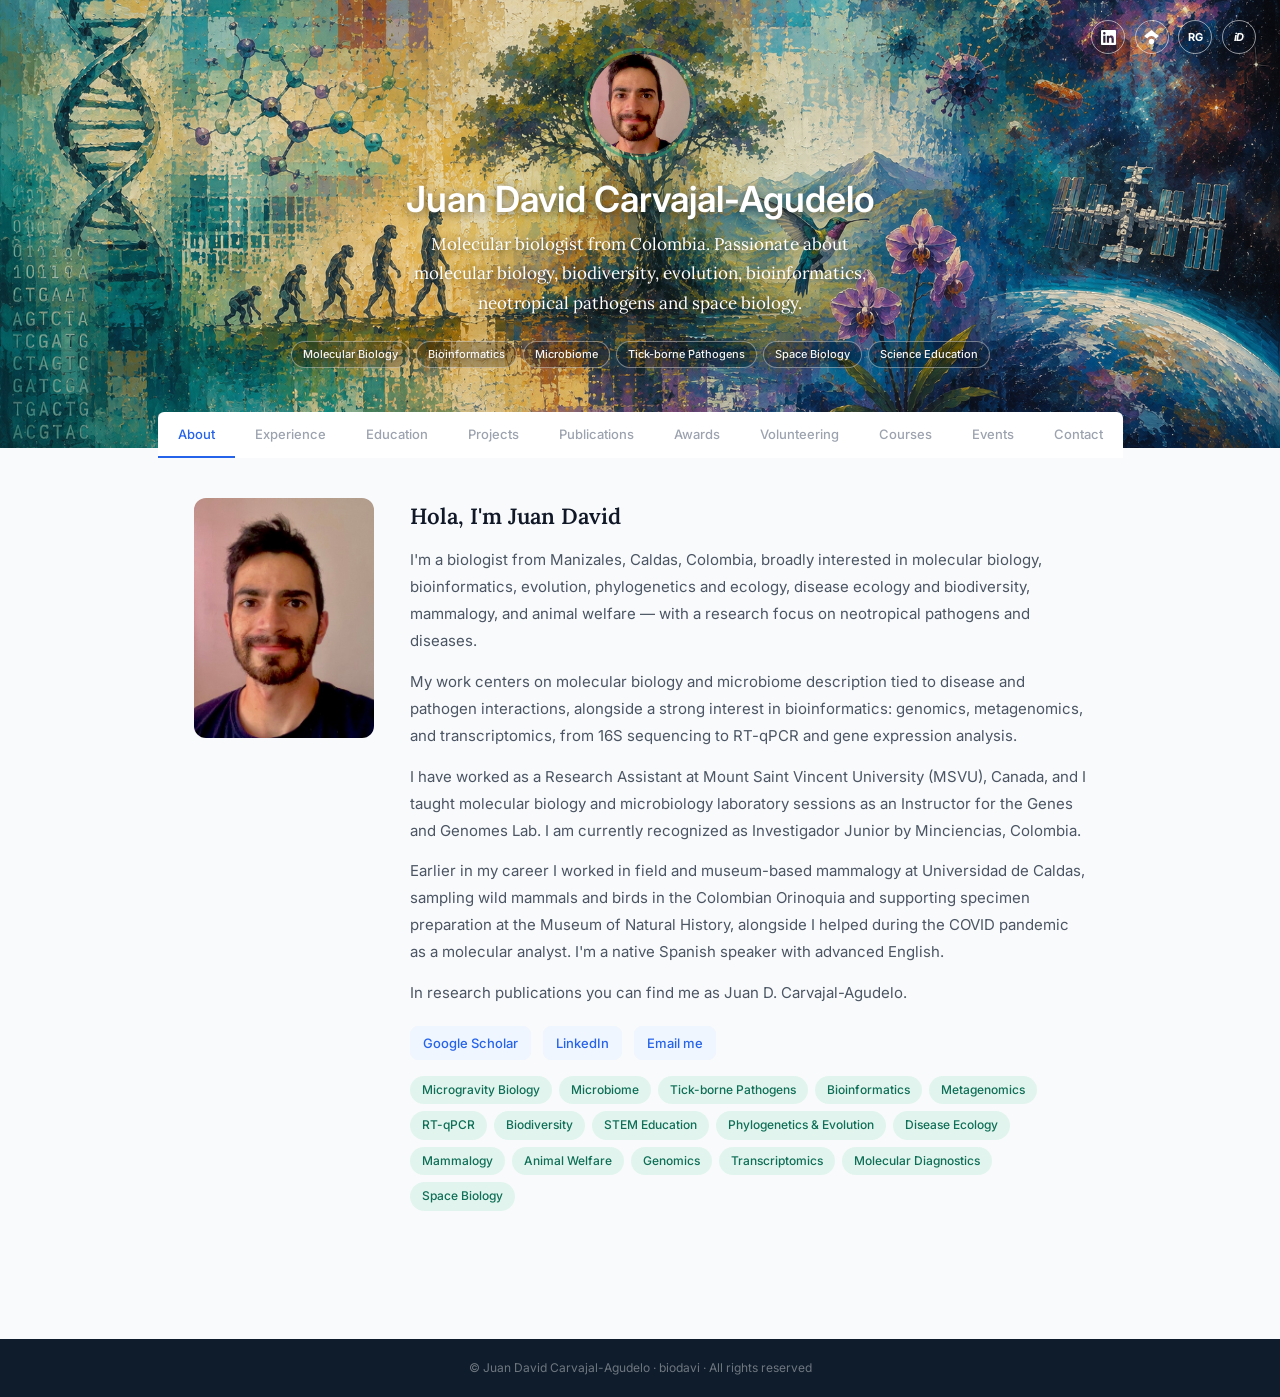
==== commit a8627321: "Add files via upload" ====
--- a/index.html
+++ b/index.html
@@ -1,853 +1,919 @@
-<!DOCTYPE HTML>
-<!--
-	Prologue by HTML5 UP
-	html5up.net | @ajlkn
-	Free for personal and commercial use under the CCA 3.0 license (html5up.net/license)
--->
-<html>
-	<head>
-		<title>biodavi</title>
-		<meta charset="utf-8" />
-		<meta name="viewport" content="width=device-width, initial-scale=1, user-scalable=no" />
-		<link rel="stylesheet" href="assets/css/main.css" />
-	</head>
-	<body class="is-preload">
-
-		<!-- Header -->
-			<div id="header">
-
-				<div class="top">
-
-					<!-- Logo -->
-						<div id="logo">
-							<span class="image avatar48"><img src="images/avatar.jpg" alt="" /></span>
-							<h1 id="title">Juan David <br> Carvajal-Agudelo</h1>
-							<p>Molecular Biologist</p>
-						</div>
-
-					<!-- Nav -->
-						<nav id="nav">
-							<ul>
-								<li><a href="#top" id="top-link"><span class="icon solid fa-home">Intro</span></a></li>
-								<li><a href="#about" id="about-link"><span class="icon solid fa-user">About Me</span></a></li>
-								<li><a href="#education" id="education-link"><span class="icon solid fa-th">Education</span></a></li>
-								<li><a href="#experience" id="experience-link"><span class="icon solid fa-th">Professional Experience</span></a></li>
-								<li><a href="#more-education" id="more-education-link"><span class="icon solid fa-th">Further Education</span></a></li>
-								<li><a href="#awards" id="awards-link"><span class="icon solid fa-th">Awards</span></a></li>
-								<li><a href="#volunteer" id="volunteer-link"><span class="icon solid fa-th">Volunteering</span></a></li>
-								<li><a href="#projects" id="projects-link"><span class="icon solid fa-th">Projects</span></a></li>								
-								<li><a href="#publications" id="publications-link"><span class="icon solid fa-th">Publications</span></a></li>
-								<li><a href="#events" id="events-link"><span class="icon solid fa-th">Scientific Events</span></a></li>
-								<li><a href="#contact" id="contact-link"><span class="icon solid fa-envelope">Contact</span></a></li>
-							</ul>
-						</nav>
-
-				</div>
-
-				<div class="bottom">
-
-					<!-- Social Icons -->
-						<ul class="icons">
-							<li><a href="https://www.linkedin.com/in/biodavi/" class="icon brands fa-linkedin-in"><span class="label">LinkedIn</span></a></li>
-							<li><a href="https://scholar.google.com/citations?user=_loX9b4AAAAJ&hl=es" class="icon solid fa-graduation-cap"><span class="label">Google Scholar</span></a></li>
-							<li><a href="https://github.com/biodavi" class="icon brands fa-github"><span class="label">Github</span></a></li>
-							<li><a href="https://twitter.com/biodavi" class="icon brands fa-twitter"><span class="label">Twitter</span></a></li>
-							<li><a href="mailto:jdavidcarvajal@gmail.com" class="icon solid fa-envelope"><span class="label">Email</span></a></li>
-						</ul>
-
-				</div>
-
-			</div>
-
-		<!-- Main -->
-			<div id="main">
-
-				<!-- Intro -->
-					<section id="top" class="one dark cover">
-						<div class="container">
-                     
-							<header>
-								<h2 class="alt">Hola! I'm <strong>Juan David</strong> <br />
-								a molecular biologist from Colombia</h2>
-								<p>I'm interested to learn, teach and research about biodiversity, evolution,<br />
-								molecular biology, bioinformatics, and pathogens around the world.</p>
-							</header>
-
-							<footer>
-								<a href="#about" class="button scrolly">Know more about me!</a>
-								<br>
-								<a href="#about" class="scroll-cue scrolly"><span class="icon solid fa-chevron-down"><span class="label">Scroll down</span></span></a>
-							</footer>
-
-						</div>
-					</section>
-				
-				<!-- About Me -->
-					<section id="about" class="three">
-						<div class="container">
-
-							<header>
-								<h2>About Me</h2>
-							</header>
-						
-						  <div style='text-align:left'>
-						<p><span class="image left profile"><img src="images/juandavid.jpg" alt="" /></span><b>Juan David Carvajal Agudelo</b><br>I am a biologist from Manizales, Caldas, Colombia, and I work in the field
-							of molecular biology techniques to research and discover facts about biodiversity,
-							and neotropic pathogens and diseases. I am also very interested and working in molecular biology research and bioinformatics,
-							mainly to the description and analysis of microbiomes related with diseases and pathogen interactions.<br>
-
-							You can find me as Juan D. Carvajal-Agudelo in research purposes.<br><br>
-
-							From February 2022 to November 2025, I worked as a Research Assistant in the Bone Development Lab at Mount Saint Vincent University, Halifax, Canada, under the supervision of Dr. Tamara Franz-Odendaal, studying the molecular and cellular biology of bone development and the effects of simulated microgravity and vibration on zebrafish and chicken models.<br><br>
-
-							I am currently recognized as <b>Investigador Junior</b> by the Ministerio de Ciencia, Tecnología e Innovación de Colombia (Minciencias), and I served as a scientific evaluator for Convocatoria 975 de 2026, reviewing master's-level research proposals.
-							</p>
-
-						</div>
-						
-						
-						
-						
-						
-					</section>
-
-				<!-- education -->
-					<section id="education" class="two">
-						<div class="container">
-
-							<header>
-								<h2>Education</h2>
-							</header>
-                                                      <div style='text-align:left'>	
-							<span class="image left"><img src="images/ucaldas.jpg" alt="" /></span><p><b>Bachelor of Science – Biology</b><br>
-							Universidad de Caldas, Colombia | 2018 <br>
-                                                        Participation in Research Project: Expression of the HER2, MUC1 and ER-α genes and their significance in the early diagnosis of canine breast cancer in Manizales, Caldas. 
-                                                        </p>
-							</hr><br>
-						        <span class="image left"><img src="images/ucaldasmta.jpg" alt="" /></span><p><b>Master in Biological Sciences</b><br>
-						        Universidad de Caldas, Colombia | 2022 <br>
-                                                        Thesis: Bacterial microbiome of <i>Ornithodoros cf. hasei</i> (acari: argasidae) and wild mammals in Arauca - Colombian Orinoquia.<br>
-                                                        Exchange student at Mount Allison University, Sackville, NB, Canada, 2021
-						        </p>
-						</hr>
-						
-
-						</div>
-					</section>
-	
-	                           	
-	                   <!-- Professional experiencie -->
-					<section id="experience" class="two">
-						<div class="container">
-
-							<header>
-								<h2>Professional Experience</h2>
-							</header>
-                                                       <div style='text-align:left'>
-
-							<span class="image left"><img src="images/ministerio_ciencias.png" alt="" /></span><b><u>Junior Researcher (Investigador Junior)</u></b><br>
-							Ministerio de Ciencia, Tecnología e Innovación de Colombia (Minciencias)<br>
-                                                        2025 – Present.<br>
-							Activities/Responsibilities:<br>
-		                                                <dd>- Officially recognized as <i>Investigador Junior</i> within the National System of Science, Technology and Innovation (SNCTeI) of Colombia.</br>
-							- Scientific evaluator for Convocatoria 975 de 2026, reviewing master's-level research proposals.</dd>
-								</p>
-							</hr>
-
-							<span class="image left"><img src="images/MSVU.jpg" alt="" /></span><b><u>Research Assistant </u></b><br>
-							Bone Development Lab – Mount Saint Vincent University, Halifax, NS, Canada. <br>
-                                                        February 2022 – November 2025.<br>
-							Activities/Responsibilities:<br>
-	                                                <dd>- Managed zebrafish husbandry, including raising larvae, feeding, monitoring environmental and physicochemical parameters, assessing fish health, and maintaining animal welfare in accordance with CCAC guidelines.</br>
-                                                        - Wrote and assisted with Animal Care Committee (ACC) protocols, ensuring compliance with ethical standards, preparing documentation, and contributing to protocol design and implementation.</br>
-														- Supported CSA-funded research projects on bone physiology, including zebrafish scale studies and whole-body experiments examining simulated microgravity and vibration effects. Techniques included molecular biology (gene expression analysis), tissue staining, cell culture, and advanced microscopy.</br>
-	                                                - Conducted gene expression analysis (RT-qPCR), performed statistical analyses, prepared research reports, contributed to scientific articles and grant applications, and presented findings at conferences. Participated in knowledge translation and dissemination of research outcomes.</br>
-							- Performed laboratory management tasks, including reagent preparation, solution dilutions, training of junior researchers, and operation of scientific equipment.</br>
-							- Assisted in the supervision and mentoring of undergraduate and graduate students, supporting research training and professional development.
-							<br>- Laboratory support with the Aquatic Facility of MSVU, specialized in zebrafish.
-							- <a href="https://www.bonedevelopmentlab.ca/people/">https://www.bonedevelopmentlab.ca/people/</a> </dd>
-								</p>
-							</hr>
-						       
-					         	<span class="image left"><img src="images/ucaldasterritorial.jpg" alt="" /></span><p><b><u>Molecular Analyst for the detection of SARS-CoV-2 </u></b><br>
-							Biology Molecular Laboratory- Diagnostics of COVID19 – Dirección Territorial de Salud de Caldas, Colombia Goverment  and Universidad de Caldas, Colombia<br>
-                                                        July 2020 to December, 2020 / June 2021 to December, 2021.<br>
-							<b>Activities/Responsibilities:<b/><br>
-	                                                - Carry out the correct reception, handling, preparation, processing, conservation, and storage of the samples that enter to the molecular biology laboratory, in accordance with the guidelines and procedures established in the Quality Management System for the work areas. This includes attending technical meetings and having permanent availability during the contingency and health emergency period, 7 days a week.
-								</p>
-						        </hr>
-	                                                
-	                                                <span class="image left"><img src="images/ucaldas.jpg" alt="" /></span><p><b><u>Research Assistant</u> </b><br>
-							Genetics Laboratory, Universidad de Caldas, Colombia <br>
-                                                        March, 2019 to March, 2021<br>
-							<b>Activities/Responsibilities:<b/><br>
-	                                                - Coordinate activities in the molecular and cellular biology laboratory.</br>
-                                                        - Processing of samples for the detection of pathogens in biological samples, as well as preparation for sequencing using molecular markers.</br>
-                                                        - Collection and analysis of laboratory information related to molecular markers, quality controls, sequencing, and results of molecular detection.</br> 
-                                                        - Preparation of reports and writing of research articles and result reports.</br>
-                                                        - Support activities at the Museum of Natural History, specimen preparation, taxidermy, collection of morphometric information and species identification (mammalogy area).</br>
-                                                        - Bioinformatics data analysis related to quality controls in DNA extraction, metagenomic sequencing and descriptive data analysis for 16S.</br>
-								</p>
-                                                           </hr>
-
-                                                       <header>
-								<h2>Secundary work-research experience</h2>
-							</header>
-                                                         </hr>	
-                                                        <span class="image left"><img src="images/mta.jpg" alt="" /></span><p><b><u>Research Intership</u>  </b><br>
-							Mount Allison University, Sackville, NB, Canada<br>
-                                                        Feb. 2021 - Jun. 2021<br>
-							<b>Activities/Responsibilities:</b><br>
-	                                                - Lloyd’s Lab https://www.lloydticklab.ca </br>
-                                                        - Internship focused on the description of Borrelia sp genotypes based on DNA multilocus methodologies.</br>
-                                                        - Exchange student and research internship funded by Global Affairs Canada - Emerging Leader in the Americas Program. <a href="https://www.lloydticklab.ca/previous-students.html">https://www.lloydticklab.ca/previous-students.html<a/></br>
-								</p>
-								 </hr>	
-								
-							<span class="image left"><img src="images/chegg.jpg" alt="" /></span><p><b><u>Biology Tutor Expert </u> </b><br>
-							NextLearning online platform at Chegg Company.<br>
-                                                        April 2020 to July 2020<br>
-							<b>Activities/Responsibilities:<b/><br>
-	                                                 - Problem solving and teaching in the field of biological sciences.
-                                                          </p>
-						             </hr>
-
-							<span class="image left"><img src="images/ucaldas.jpg" alt="" /></span><p><b><u>Cellular and Molecular Biology Laboratory Monitor as undergraduate student</u></b><br>
-							Molecular biology laboratory, Universidad de Caldas, Colombia<br>
-                                                        February, 2017 to February, 2018<br>
-							<b>Activities/Responsibilities:<b/><br>
-	                                                 - Laboratory of instrumentation in molecular biology and microbiology. </br>
-	                                                 - Electrophoresis, PCR, RT-qPCR, DNA-RNA extraction, histology, culture, microbiology, and microscopy techniques.</br>
-	                                                 - Teaching assistant: evaluation and monitoring of undergraduate biology students</br>
-                                                          </p>
-
-
-						        </hr>						
-
-
-
-						</div>
-					</section>
-				
-
-                                             <!-- more-education -->
-					<section id="more-education" class="two">
-						<div class="container">
-
-							<header>
-								<h2>Further and complementary education</h2>
-							</header>
-						
-							
-                                                 <div class="row">
-						
-						<div class="table-wrapper">
-														<table>
-															<thead>
-																<tr>
-																	<th>Career development courses</th>
-																	<th>Institution</th>
-																	<th>Year</th>
-																</tr>
-															</thead>
-															<tbody>
-																<tr>
-																	<td>Analysis of Exomes in Cancer</td>
-																	<td>Universidad del Valle | Colombian Pre-Congress course on Computational Biology and Bioinformatics, Cali, Valle del Cauca, Colombia</td>
-																	<td>2017</td>
-																</tr>
-																<tr>
-																	<td>Genetic Engineering and its Application to Microbial Biotechnology </td>
-																	<td>Universidad Santiago de Cali | Cali, Valle del Cauca, Colombia</td>
-																	<td>2018</td>
-																</tr>
-																
-																<tr>
-																	<td>Evolutionary Genomic Training at the Caribbean Cost of Colombia </td>
-																	<td>Universidad de los Andes Sede Caribe, Cartagena, Colombia</td>
-																	<td>2019</td>
-																</tr>
-																<tr>
-																	<td>Mammal Parasitology: Field Methods  </td>
-																	<td>Universidad de Antioquia – University of Nebraska-Lincoln | Centro de Inv. LA PALMITA, Yopal, Casanare, Colombia</td>
-																	<td>2019</td>
-																</tr>
-																<tr>
-																	<td>COVID-19: Tackling The Novel Coronavirus</td>
-																	<td>Future Learn - Online</td>
-																	<td>2020</td>
-																</tr>
-																<tr>
-																	<td>Genomic Technologies in Clinical Diagnostics: Molecular Techniques </td>
-																	<td>St George's, University of London – Future Learn</td>
-																	<td>2020</td>
-																</tr>
-																<tr>
-																	<td>Metagenomics applied to surveillance of pathogens and antimicrobial resistance </td>
-																	<td>Technical University of Denmark – Coursera</td>
-																	<td>2020</td>
-																</tr>
-																<tr>
-																	<td>Whole genome sequencing of bacterial genomes tools and applications</td>
-																	<td>Technical University of Denmark – Coursera</td>
-																	<td>2020</td>
-																</tr>
-																<tr>
-																	<td>Bacterial Genomes Program (5 Courses) </td>
-																	<td>Wellcome Genome Campus Advanced Courses and Scientific Conferences – Future Learn</td>
-																	<td>2020</td>
-																</tr>
-																<tr>
-																	<td>Bioinformatic Methods I, Bioinformatic Methods II </td>
-																	<td>University of Toronto – Coursera</td>
-																	<td>2020</td>
-																</tr>
-																<tr>
-																	<td>Finding Hiding Messages. Bioinformatics I, Genome Sequencing. Bioinformatics II, Comparing Genes, Proteins, and Genomes. Bioinformatics III</td>
-																	<td>University of California, San Diego – Coursera</td>
-																	<td>2020</td>
-																</tr>
-																<tr>
-																	<td>Introduction to Genomic Technologies  </td>
-																	<td>Johns Hopkins University – Coursera</td>
-																	<td>2020</td>
-																</tr>
-																<tr>
-																	<td>Bioconductor for Genomic Data Science  </td>
-																	<td>Johns Hopkins University – Coursera</td>
-																	<td>2020</td>
-																</tr>
-
-																<tr>
-																	<td>Biological Diversity (Theories, Measures and Data sampling techniques)</td>
-																	<td>Tomsk State University – Coursera</td>
-																	<td>2020</td>
-																</tr>
-																<tr>
-																	<td>Geographic Information Systems (GIS) Specialization Program (5 courses) </td>
-																	<td>Coursera</td>
-																	<td>2020</td>
-																</tr>
-																<tr>
-																	<td>Tropical Parasitology: Protozoans, Worms, Vectors and Human Diseases  </td>
-																	<td>Coursera</td>
-																	<td>2020</td>
-																</tr>
-															</tbody>
-															
-														</table>
-
-						 </div>
-	 </div>
-
-							<header>
-								<h2>Certificates &amp; research ethics training</h2>
-							</header>
-
-								<div class="row">
-
-						<div class="table-wrapper">
-														<table>
-															<thead>
-																<tr>
-																	<th>Certificate / Course</th>
-																	<th>Institution</th>
-																	<th>Date</th>
-																</tr>
-															</thead>
-															<tbody>
-																<tr>
-																	<td>Introduction to the Care and Use of Fish</td>
-																	<td>Dalhousie University – Canadian Council on Animal Care (CCAC) & National Institutional Animal User Training Program (NIAUT)</td>
-																	<td>March 2, 2022</td>
-																</tr>
-																<tr>
-																	<td>CCAC Online Ethics – Fish Users</td>
-																	<td>University of British Columbia</td>
-																	<td>—</td>
-																</tr>
-																<tr>
-																	<td>Course on Research Ethics based on the Tri-Council Policy Statement: Ethical Conduct for Research Involving Humans (TCPS 2: CORE 2022)</td>
-																	<td>Panel on Research Ethics, Government of Canada</td>
-																	<td>2022</td>
-																</tr>
-																<tr>
-																	<td>CCAC's Fish Welfare and Aquatic Facilities</td>
-																	<td>Webinar</td>
-																	<td>November 20, 2024</td>
-																</tr>
-																<tr>
-																	<td>CCAC's Animal Welfare Assessment</td>
-																	<td>Webinar</td>
-																	<td>January 29, 2025</td>
-																</tr>
-																<tr>
-																	<td>From Tank to Paper: Advance Reproducibility through Better Reporting</td>
-																	<td>Zebrafish Husbandry Association – Webinar</td>
-																	<td>February 18, 2025</td>
-																</tr>
-																<tr>
-																	<td>Ethics in University Research</td>
-																	<td>Universidad del País Vasco (University of the Basque Country) – MiriadaX</td>
-																	<td>—</td>
-																</tr>
-																<tr>
-																	<td>Diploma in University Teaching and Didactics</td>
-																	<td>Politécnico Superior de Colombia</td>
-																	<td>—</td>
-																</tr>
-															</tbody>
-
-													</table>
-
-
-								 </div>
-	 </div>
-
-						</div>
-					</section>
-
-
-
-
-
-				<!-- awards -->
-					<section id="awards" class="two">
-						<div class="container">
-
-							<header>
-								<h2>Awards</h2>
-							</header>
-						
-							
-                                                 <div class="row">
-						
-						<div class="table-wrapper">
-														<table>
-															<thead>
-																<tr>
-																	<th>Institution</th>
-																	<th>Award</th>
-																	<th>Year</th>
-																</tr>
-															</thead>
-															<tbody>
-																<tr>
-																	<td>Instituto Universitario de Caldas</td>
-																	<td>Award to Perseverance</td>
-																	<td>2012</td>
-																</tr>
-																<tr>
-																	<td>Universidad de Caldas</td>
-																	<td>Honour Academic Tuition</td>
-																	<td>2014 & 2016</td>
-																</tr>
-																<tr>
-																	<td>Bancolombia</td>
-																	<td>Fellow of Bancolombia Foundation, Dreams of Peace Program</td>
-																	<td>2015 to 2018</td>
-																</tr>
-																<tr>
-																	<td>Universidad de Caldas</td>
-																	<td>Leader of Research group for undergraduate students in Molecular Genetics</td>
-																	<td>2017 to 2018</td>
-																</tr>
-																<tr>
-																	<td>Ministery of Sciences Colombia and Universidad de Caldas</td>
-																	<td>Master scholarship Ministery of Sciences Colombia and Universidad de Caldas</td>
-																	<td>2019 - 2021</td>
-																</tr>
-																<tr>
-																	<td>Global Affairs Canada</td>
-																	<td>ELAP Scholarship (Emerging Leader in the Americas Program) -Canadian University Exchange – Mount Allison University</td>
-																	<td>2021</td>
-																</tr>
-																<tr>
-																	<td>Consejo Profesional de Biologia</td>
-																	<td>Recognition for their participation in the management of the COVID-19 pandemic 2020 and 2021</td>
-																	<td>2021</td>
-																</tr>
-															</tbody>
-															
-														</table>
-													
-							
-							
-								 										
-                                                     
-																				
-						 </div>
-	 </div>
-
-						</div>
-					</section>
-
-				<!-- Volunteering -->
-					<section id="volunteer" class="two">
-						<div class="container">
-
-							<header>
-								<h2>Volunteering</h2>
-							</header>
-
-							<p>Volunteering and committee programs for personal, social, inclusive and academic development.</p>
-
-							<div class="row">
-								
-						  <div style='text-align:left'>
-							  <p>Volunteer maker - Clubs That Care program by Makers Making Change (Neil Squire Society) | Participated in a build event assembling affordable assistive technology devices for people with disabilities | November 2025. <a href="https://www.makersmakingchange.com/clubs-that-care">https://www.makersmakingchange.com/clubs-that-care</a></p>
-						<hr>
-							  <p>Curriculum representative for the Master's students program in Biological Sciences | 2020-2021. </p>
-						<hr>
-							  <p>Member of the research group on Genetics, Biodiversity and Ecosystem Management (GEBIOME) | Universidad de Caldas | 2017 - Present. </p>
-						<hr>
-							   <p>Member of the Research Group on Genomics and Conservation - The Colombian Orchid Society | 2020 - 2021.</p>
-						<hr>
-							   <p>Member of the Molecular Genetics Research group for undergraduate students (SeGeM) | 2017 - 2023.</p>
-						<hr>
-							   <p>Secretary - RSG Colombia committee, International Society for Computational Biology | Local chapter for the ISCB Student Council | 2021 – 2024 <a href="https://rsgcolombia.github.io/">https://rsgcolombia.github.io/</a> </p>
-						<hr>
-							  <p>Volunteer and Social Media Manager at SAVE Mexico Non profit organization in turtle conservation program in Akumal, Mexico - 2023. </p>
-						<hr>
-							   <p>Volunteer at Orquideas para la paz program - Colombia - General communication manager in The Arias Lab and related to the community work with orchids and posconflict relations and peace in rural areas or Antioquia, Colombia.2022-2024 <a href="https://theariaslab.github.io/volunteers.html">https://theariaslab.github.io/volunteers.html</a> </p>
-						<hr>
-							  <br>
-									
-								</div>
-							</div>
-
-						</div>
-					</section>
-
-
-                                   <!-- Projects -->
-					<section id="projects" class="three">
-						<div class="container">
-
-							<header>
-								<h2>Projects</h2>
-							</header>
-						
-						  <div style='text-align:left'>						
-						<p><span class="image left"><img src="images/pic1.jpg" alt="" /></span>
-					        <b><u>Expression of the HER2, MUC1 and ER-α genes and their significance in the early diagnosis of canine breast cancer in Manizales, Caldas | 2017-2020 </u></b></p>
-					        Role: Undergraduate Student.
-                                                Funding: Research, Innovation and Creation Projects 2017, Office for Research and Postgraduate Studies, Universidad de Caldas. <br>
-                                                - To analyze epidemiological data regarding the prevalence of canine breast cancer.<br>
-                                                - To analyze bioinformatic data regarding detection of SNPs in canine breast cancer.<br>
-                                                - Perform RNA and RT-qPCR activities.<br>
-							  <br>
-							   <br>
-						<hr>
-						
-
-					       <p><span class="image left"><img src="images/pic2.jpg" alt="" /></span>
-					       <b> <u>Peri-Urban Control Barriers: The role of wild mammals in the circulation of hemoparasites in the network of eco-parks of Manizales, Caldas | 2019 - 2020 </u></b></p>
-	                                        Role: Co-researcher and graduate student.<br>
-                                                Funding: Research Projects, Research and Postgraduate Studies, Universidad de Caldas.<br>
-                                                - Identification of pathogens in wild mammal blood.<br>
-                                                - PCR and DNA sequencing detection and description of species through molecular techniques. <br>
-                                                - Field activities in sampling of wild mammals. <br>
-					        - Community activities for the dissemination of acquired knowledge. <br>
-							   <br>
-							   <br>
-							  
-							    <hr>
-                                                 <hr>
-						 <p><span class="image left"><img src="images/pic3.jpg" alt="" /></span>
-					       <b><u>The role of birds and small wild mammals in the circulation of ticks and Rickettsia in the department of Arauca (Colombian Orinoquia) | 2019 - 2021 </u></b></p>
-	                                        Role: Research assistant and graduate student.<br>
-                                                Funding: Ministery of Science Colombia.<br>
-                                                - Coordinate activities in the molecular and cellular biology laboratory.<br>
-                                                - Collection and analysis of laboratory information.<br>
-                                                - Preparation of reports and writing of research articles.<br>
-                                                - Support in field activities based on sampling of wild mammals.<br>
-					        - Community activities for the dissemination of acquired knowledge. 
-                                                   <br>
-					            <br>  <hr>
-                                                 <hr>
-
-                                                <p><span class="image left"><img src="images/pic4.jpg" alt="" /></span>
-					       <b><u>Bachelor thesis co-Director: Molecular and morphological characterization of Trypanosoma cruzi and Trypanosoma rangeli associated with wild mammals from Arauca, Colombia.</u></b></p>
-	                                        Co-director. Biology Undergraduate Student | 2019 - 2021 | Universidad de Caldas. <br>
-                                                Student: Maria Paula Trujillo Betancur.
-							   <br>
-							   <br>
-							   <br>
-							   <br>
-							   <br>
-							   <br>
-							   <br>
-							  
-                                                 <hr>
-                                                 <hr>
-                                               <p><span class="image left"><img src="images/pic5.jpg" alt="" /></span>
-					       <b><u>Understanding microgravity-induced bone loss through in vivo simulated microgravity experiments | 2022-2023</u></b></p>
-	                                       Role: Research assistant<br>
-                                               Funding: Canadian Space Agency.<br>
-                                               - Analysis of stadistic data.<br>
-                                               - Coordinate activities in the molecular laboratory including gene expression and PCR set up. <br>
-                                               - Cultivate scales and take care of zebrafish systems. <br>
-							   <br>
-							   <br>
-							    <br>  <hr>
-                                                 <hr>
-							<p><span class="image left"><img src="images/pic7.jpg" alt="" /></span>
-					       <b><u>Deciphering simulated microgravity and vibration effects in bone tissue in vivo| 2023-2024</u></b></p>
-	                                       Role: Research assistant<br>
-                                               Funding: Canadian Space Agency.<br>
-                                               - Analysis of stadistic data.<br>
-                                               - Coordinate activities in the molecular laboratory including gene expression and qPCR set up. <br>
-                                               - This study aims to tease apart the cellular interactions and communications affected by microgravity and its countermeasure, vibration, using larval and adult zebrafish <i>in vivo</i> and <i>in vitro</i>. <br>
-                                                 <br>
-							    <br>  <hr>
-                                                 <hr>
-							<p>
-					       <b><u>Understanding the Impacts of Whole-Body Vibration Exposure on Bone Health | 2024 - 2025</u></b></p>
-	                                       Role: Research assistant<br>
-                                               Funding: Research Nova Scotia.<br>
-                                               - Supported whole-body experiments examining the effects of simulated microgravity and vibration exposure on bone physiology in zebrafish. <br>
-                                               - Conducted gene expression analysis (RT-qPCR), tissue staining, and statistical analysis of skeletal phenotypes. <br>
-                                               - Contributed to Animal Care Committee (ACC) protocol documentation and zebrafish husbandry for the project. <br>
-                                                 <br>
-
-
-
-
-						</div>
-
-
-				
-				<!-- publications -->
-					<section id="publications" class="two">
-						<div class="container">
-
-							<header>
-								<h2>Publications</h2>
-							</header>
-
-							<ul class="stats">
-								<li><strong>95</strong><span>Citations</span></li>
-								<li><strong>5</strong><span>h-index</span></li>
-								<li><strong>3</strong><span>i10-index</span></li>
-							</ul>
-							<p><a href="https://scholar.google.com/citations?user=_loX9b4AAAAJ&hl=es" class="button small"><span class="icon solid fa-graduation-cap"></span>View full profile on Google Scholar</a></p>
-
-							  <div class="row">
-                                                        
- <div class="row">
-						
-						<div class="table-wrapper">
-														<table>
-															
-															<tbody>
-																<tr>
-																	<td>New records and confirmation of the presence of three species of primates (Mammalia, Primates) in southwestern Colombia. (2020) Héctor E. Ramírez-Chaves, <u>Juan D. Carvajal-Agudelo</u>, Manuel Hoyos R., Sebastián Bustamante-Manrique, Alejandra Castaño-Rivera, Maria Alejandra Rivillas-Carmona, Paula A. Ossa-López, Fredy A. Rivera-Páez. <i>Check List</i> 16 (4): 831–839. <a href="https://doi.org/10.15560/16.4.811">https://doi.org/10.15560/16.4.811</a></td>
-																        <td>2020</td>
-																	
-																</tr>
-																<tr>
-																	<td>Detection of single nucleotide polymorphisms (SNPs) in HER2, MUC1, ESR1, and BRCA1 genes associated with canine mammary cancer. <u>J. D. Carvajal-Agudelo</u>, L. Giraldo-Chalarca, D. M. Cortes-Mera, P. A. Ossa-López, E. D. Morales-Álvarez and F. A. Rivera-Páez. <i>Veterinarska Stanica</i>. 52 (5). <a href="https://doi.org/10.46419/vs.52.5.1">https://doi.org/10.46419/vs.52.5.1</a></td>
-																        <td>2021</td>
-																</tr>
-																<tr>
-																	<td>Ticks (Acari: Ixodoidea) associated with mammals in Colombia: a historical review, molecular species confirmation, and establishment of new relationships. Ortíz-Giraldo, M., Tobón-Escobar, W. D., Velásquez-Guarín, D., Usma-Marín, M. F., Ossa-López, P. A., Ramírez-Chaves, H. E., <u>Carvajal-Agudelo., J. D</u> & Rivera-Páez, F. A. <i>Parasitology Research</i>, 1-12. <a href="https://doi.org/10.1007/s00436-020-06989-6">https://doi.org/10.1007/s00436-020-06989-6</a> </td>
-																	<td>2021</td>
-																</tr>
-																<tr>
-																	<td>Field blood preservation and DNA extraction from wild mammals: methods and key factors for biodiversity studies. <u>Carvajal-Agudelo, J. D.</u>, Trujillo-Betancur, M. P., Velásquez-Guarín, D., Ramírez-Chaves, H. E., Pérez-Cárdenas, J. E., & Rivera-Páez, F. A. <i>Revista UDCA Actualidad & Divulgación Científica</i>, 24(1). <a href="https://doi.org/10.31910/rudca.v24.n1.2021.1766">https://doi.org/10.31910/rudca.v24.n1.2021.1766</a> </td>
-																	<td>2021</td>
-																</tr>
-																<tr>
-																	<td>Two new feather mites of the genus <i>Trochilodectes</i> Park & Atyeo (Astigmata: Proctophyllodidae) from hummingbirds in Colombia (Apodiformes: Trochilidae). Hernandes, F. A., Castaño-Villa, G. J., <u>Agudelo, J. D. C.</u>, & Rivera-Páez, F. A. <i>Systematic and Applied Acarology</i>, 1495-1507. <a href="https://doi.org/10.11158/saa.26.8.7">https://doi.org/10.11158/saa.26.8.7</a></td>
-																	<td>2021</td>
-																</tr>
-																<tr>
-																	<td>Evaluation of gamma-actin, beta-actin, GAPDH, and 18S as reference genes for qRT-PCR using blood samples in canine mammary research. <u>J. D. Carvajal-Agudelo</u>, D. M. Cores-Mera, L. Giraldo-Chalarca, E. D. Morales-Álvarez, P. A. Ossa-López, J. M. Perez-Zapata and Fredy A. Rivera-Páez. <i>Veterinarska Stanica</i>. 53(1). <a href="https://doi.org/10.46419/vs.53.1.5">https://doi.org/10.46419/vs.53.1.5</a></td>
-																	<td>2022</td>
-																</tr>
-																<tr>
-																	<td>Bacterial and related to tick-borne pathogen assemblages in <i>Ornithodoros cf. hasei</i> (Acari:Argasidae)and blood of the wild mammal hosts in the Orinoquia region, Colombia. <u>Juan D. Carvajal‐Agudelo</u>, Héctor E. Ramírez‐Chaves, Paula A. Ossa‐López & Fredy A. Rivera‐Páez. <i>Experimental and Applied Acarology</i>. <a href="https://doi.org/10.1007/s10493-022-00724-9">https://doi.org/10.1007/s10493-022-00724-9</a></td>
-																	<td>2022</td>
-																</tr>
-																<tr>
-																	<td>Morphological and molecular confirmation of <i>Ornithodoros hasei</i> (Schulze, 1935)(Acari: Argasidae) in Colombia. Paula A Ossa-López, Lorys Y Mancilla-Agrono, Lizeth Fernanda Banguero Micolta, Héctor E Ramírez-Chaves, <u>Juan David Carvajal Agudelo</u>, Sebastián Muñoz-Leal, Marcelo B Labruna, Vett Lloyd, Fredy A Rivera-Páez. <i>Ticks and Tick-borne Diseases</i>. <a href="https://doi.org/10.1016/j.ttbdis.2023.102142">https://doi.org/10.1016/j.ttbdis.2023.102142</a></td>
-																	<td>2023</td>
-																</tr>
-																<tr>
-																	<td>Effects of simulated microgravity and vibration on osteoblast and osteoclast activity in cultured zebrafish scales. <u>Carvajal-Agudelo, J. D.</u>, McNeil, A., & Franz-Odendaal, T. A. <i>Life Sciences in Space Research</i>, 38, 39-45. <a href="https://www.sciencedirect.com/science/article/pii/S2214552423000421">https://doi.org/10.1016/j.lssr.2023.05.002</a></td>
-																	<td>2023</td>
-																</tr>
-																<tr>
-																	<td>Comparison of Effects of 2D and 3D Simulated Microgravity Rotation on Ossification in Larval Danio Rerio (Zebrafish). Eaton, J., <u>Carvajal-Agudelo, J. D.</u>, & Franz-Odendaal, T. A. <i>Microgravity Science and Technology</i>, 35(5), 53. <a href="https://link.springer.com/article/10.1007/s12217-023-10077-6">https://doi.org/10.1007/s12217-023-10077-6</a></td>
-																	<td>2023</td>
-																</tr>
-																<tr>
-																	<td>Turn on the lights! Fundamental science leads to scientific progress: A perspective from developmental biology. Franz-Odendaal, T. A., <u>Carvajal-Agudelo, J. D.</u>, Apienti, T. A. O., Drake, P. M., Eaton, J., McInnis, S., & Muntzar, R. <i>Proceedings of the Nova Scotian Institute of Science (NSIS)</i>, 53(1), 5. <a href="https://ojs.library.dal.ca/nsis/article/view/11854">https://ojs.library.dal.ca/nsis/article/view/11854</a></td>
-																	<td>2023</td>
-																</tr>
-																<tr>
-																	<td>Reduced ossification caused by 3D simulated microgravity exposure is short-term in larval zebrafish<u>Carvajal-Agudelo, J. D.</u>,Eaton, J., & Franz-Odendaal, T. A. <i>Life Sciences in Space Research, 41, 127-135.<a href="https://doi.org/10.1016/j.lssr.2024.02.006">https://doi.org/10.1016/j.lssr.2024.02.006</a></td>
-																	<td>2024</td>
-																</tr>
-																<tr>
-																	<td>Teaching zebrafish development in a STEM-Based science camp for middle school students Franz-Odendaal, T. A., <u>Carvajal-Agudelo, J. D.</u> & Marchand, S <i>Zebrafish, 21(2), 92-100.</i>, 53(1), 5. <a href="https://doi.org/10.1089/zeb.2023.0082">https://doi.org/10.1089/zeb.2023.0082</a></td>
-																	<td>2024</td>
-																</tr>
-																<tr>
-   <td>BMP and WNT signaling are involved in tracheal cartilage development in chicken embryos Muntzar, R., <u>Carvajal-Agudelo, J. D.</u>, Tench, L., Apienti, T. A. O., & Franz-Odendaal, T. A. <i>Developmental Biology.</i> <a href="https://doi.org/10.1016/j.ydbio.2025.04.020">https://doi.org/10.1016/j.ydbio.2025.04.020</a></td>
-   <td>2025</td>
-</tr>
-<tr>
-   <td>In Vitro Culturing Technique for Studying Cellular Dynamics in Zebrafish Scales <u>Carvajal-Agudelo, J. D.</u>, & Franz-Odendaal, T. A. <i>Journal of Visualized Experiments (JoVE), (215), e66619.</i> <a href="https://doi.org/10.3791/66619">https://doi.org/10.3791/66619</a></td>
-   <td>2025</td>
-</tr>
-<tr>
-   <td>Disrupted Osteogenic Gene expression of Osteoblasts in vivo under simulated microgravity: Vibration exposure as a potential countermeasure. LeDrew, E., <u>Carvajal-Agudelo, J.</u>, & Franz-Odendaal, T. A. <i>Life Sciences in Space Research.</i> <a href="https://doi.org/10.1016/j.lssr.2026.03.004">https://doi.org/10.1016/j.lssr.2026.03.004</a></td>
-   <td>2026</td>
-</tr>
-<tr>
-   <td>Transcriptomic profiling and RANKL/RANK/OPG-mediated osteoclastogenesis in zebrafish larvae under simulated microgravity conditions. <u>Carvajal-Agudelo, J. D.</u>, & Franz-Odendaal, T. A. <i>Frontiers in Cell and Developmental Biology, 14</i>, 1786373. <a href="https://doi.org/10.3389/fcell.2026.1786373">https://doi.org/10.3389/fcell.2026.1786373</a></td>
-   <td>2026</td>
-</tr>
-<tr>
-   <td>Differential Effects of Vibration on Bone Tissue in Zebrafish. <u>Carvajal-Agudelo, J. D.</u>, & Franz-Odendaal, T. A. <i>Microgravity Science and Technology, 38</i>(4), 43. <a href="https://doi.org/10.1007/s12217-026-10263-2">https://doi.org/10.1007/s12217-026-10263-2</a></td>
-   <td>2026</td>
-</tr>
-<tr>
-   <td>20 Years of the ISCB Student Council Symposium: shaping computational biology and future leaders. Fernandez-Martin, M., Castillo-Orozco, A., Poley-Gil, M., Pose-Lagoa, I., Urquiza-Zurich, S., Hayoun-Mya, O., Machado-Reyes, D., Treccani, M., Veschetti, L., <u>Carvajal-Agudelo, J. D.</u>, Boll, L. M., Garcia-Valiente, A., Parra, R. G., & Olguín-Orellana, G. J. <i>Bioinformatics Advances, 6</i>(1), vbag097. <a href="https://doi.org/10.1093/bioadv/vbag097">https://doi.org/10.1093/bioadv/vbag097</a></td>
-   <td>2026</td>
-</tr>
-															</tbody>
-															
-														</table>
-							
-														
-												            </div>
-							   </div>
-
-						</div>
-					</section>
-				
-				
-				<!-- events -->
-					<section id="events" class="two">
-						<div class="container">
-
-							<header>
-								<h2>Scientific Events</h2>
-							</header>
-
-							
-											                     <div class="row">
-														<div class="table-wrapper">
-													<table>
-															<thead>
-																<tr>
-																	<th>Conference / Presentation</th>
-																	<th>Role</th>
-																</tr>
-															</thead>
-															<tbody>
-																<tr>
-																	<td>V Regional Biology Symposium | Universidad Tecnológica de Pereira | "Genotoxic evaluation effect induced by phentoate in <i>Poecilia reticulata</i> (Cyprinodontiformes: Poeciliidae)" & "Microbial and macromycete ecology of the San Vicente de Cabal hot springs, Santa Rosa" | Santa Rosa de Cabal, Colombia – 2018</td>
-																	<td>Poster presenter</td>
-																</tr>
-																<tr>
-																	<td>XV Colombian Congress & IX International Human Genetics Congress | Universidad Simón Bolívar, Universidad Libre, Colombian Association in Human Genetics | "Epidemiological meta-analysis of clinical variables related to canine breast cancer" | Barranquilla, Colombia – 2018</td>
-																	<td>Co-author, poster</td>
-																</tr>
-																<tr>
-																	<td>VIII Colombian Symposium of Virology and IV Latin American Congress of Virology | Universidad el Bosque | "HIV mortality and tuberculosis coinfection in the department of Caldas, Colombia (2010 - 2018)" | Bogotá DC, Colombia – 2019</td>
-																	<td>Poster presenter</td>
-																</tr>
-																<tr>
-																	<td>XVII Colombian Congress of Parasitology and Tropical Medicine | Universidad ICESI | "Comparative evaluation of methods of conservation and extraction of DNA in blood of wild mammals used in the study of hemoparasites" | Cali, Colombia – 2019</td>
-																	<td>Poster presenter</td>
-																</tr>
-																<tr>
-																	<td>9th Atlantic Regional Development Biology Symposium | Mount Saint Vincent University | "Does exposure to simulated microgravity and vibration affect bone cells in an in-vivo zebrafish cultured scale system" | Halifax, Sept 2022</td>
-																	<td>Poster presenter</td>
-																</tr>
-																<tr>
-																	<td>Queer Atlantic Canadian STEM (QAtCanSTEM) | Mount Saint Vincent University | "Effects of simulated micro-gravity and vibration on osteoblast and osteoclast activity in cultured zebrafish scales" | Halifax, Oct 2022</td>
-																	<td>Poster presenter</td>
-																</tr>
-																<tr>
-																	<td>American Association for Anatomy Annual Meeting | "Spatial and Temporal Patterning of the Tracheal Cartilage" | Washington DC, March 24-28, 2023</td>
-																	<td>Co-author, poster</td>
-																</tr>
-																<tr>
-																	<td>11th Atlantic Regional Developmental Biology Symposium | "Exploring the Effects of Simulated Microgravity in Zebrafish: Differential Gene Expression and Ossification in 2D versus 3D Rotation Modes" | Halifax, June 19, 2024</td>
-																	<td>Oral presenter</td>
-																</tr>
-																<tr>
-																	<td>Canadian Space Health Research Symposium | "Short-Term Gene Expression Responses in <i>Danio rerio</i> Larvae following Simulated Microgravity Exposure" | London, Ontario, Nov 6, 2024</td>
-																	<td>Poster presenter</td>
-																</tr>
-																<tr>
-																	<td>Biology and Applied Aquatic Sciences (BAAS) | "Insights into 2D and 3D Simulated Microgravity: Impacts on Zebrafish Skeleton Ossification and Gene Expression" | Wolfville, Nova Scotia, Canada, March 6-9, 2025</td>
-																	<td>Poster presenter</td>
-																</tr>
-																<tr>
-																	<td>12th Atlantic Regional Developmental Biology Symposium | "Short-Term Gene Expression Responses in <i>Danio rerio</i> Larvae following Simulated Microgravity Exposure" | Halifax, June 27, 2025</td>
-																	<td>Oral presenter</td>
-																</tr>
-															</tbody>
-
-														</table>
-							
-																			
-											                           </div>
-                                                     
-															
-														
-												            </div>
-
-						</div>
-					</section>
-
-				<!-- Contact -->
-					<section id="contact" class="four">
-						<div class="container">
-
-							<header>
-								<h2>Contact</h2>
-							</header>
-
-							<p>Feel free to reach out through any of the channels below.</p>
-
-							<ul class="contact-buttons">
-								<li><a href="mailto:jdavidcarvajal@gmail.com" class="button small"><span class="icon solid fa-envelope"></span>Email me</a></li>
-								<li><a href="https://www.linkedin.com/in/biodavi/" class="button small"><span class="icon brands fa-linkedin-in"></span>LinkedIn</a></li>
-								<li><a href="https://scholar.google.com/citations?user=_loX9b4AAAAJ&hl=es" class="button small"><span class="icon solid fa-graduation-cap"></span>Google Scholar</a></li>
-							</ul>
-
-						</div>
-					</section>
-
-			</div>
-
-		<!-- Footer -->
-			<div id="footer">
-
-				<!-- Copyright -->
-					<ul class="copyright">
-						<li>&copy; @biodavi. All rights reserved.</li><li>Design: <a href="http://html5up.net">HTML5 UP</a></li>
-					</ul>
-
-			</div>
-
-		<!-- Scripts -->
-			<script src="assets/js/jquery.min.js"></script>
-			<script src="assets/js/jquery.scrolly.min.js"></script>
-			<script src="assets/js/jquery.scrollex.min.js"></script>
-			<script src="assets/js/browser.min.js"></script>
-			<script src="assets/js/breakpoints.min.js"></script>
-			<script src="assets/js/util.js"></script>
-			<script src="assets/js/main.js"></script>
-
-	</body>
-</html>
-
-
+<!DOCTYPE html>
+<html lang="en">
+<head>
+<meta charset="UTF-8">
+<meta name="viewport" content="width=device-width, initial-scale=1.0">
+<title>Juan David Carvajal-Agudelo</title>
+<link rel="preconnect" href="https://fonts.googleapis.com">
+<link href="https://fonts.googleapis.com/css2?family=Inter:wght@300;400;500;600;700&family=Lora:ital,wght@0,400;0,600;1,400&display=swap" rel="stylesheet">
+<style>
+*, *::before, *::after { box-sizing: border-box; margin: 0; padding: 0; }
+:root {
+  --navy: #0e1c2b;
+  --teal: #1d9e75;
+  --teal-light: #e1f5ee;
+  --teal-dark: #0f6e56;
+  --blue: #2563eb;
+  --blue-light: #eff6ff;
+  --text: #111827;
+  --text-sec: #4b5563;
+  --text-muted: #9ca3af;
+  --border: #e5e7eb;
+  --bg: #f9fafb;
+  --white: #fff;
+}
+body { font-family: 'Inter', sans-serif; color: var(--text); background: var(--bg); font-size: 15px; line-height: 1.7; }
+
+/* ── HERO (Authory-style) ── */
+.hero {
+  position: relative;
+  background: url("images/Banner-profile.png") center/cover no-repeat;
+  display: flex; flex-direction: column; align-items: center;
+  text-align: center; padding: 3rem 1.5rem 3rem; overflow: hidden;
+}
+.hero-grain {
+  position: absolute; inset: 0; pointer-events: none;
+  background-image: url("data:image/svg+xml,%3Csvg viewBox='0 0 200 200' xmlns='http://www.w3.org/2000/svg'%3E%3Cfilter id='n'%3E%3CfeTurbulence type='fractalNoise' baseFrequency='.75' numOctaves='4' stitchTiles='stitch'/%3E%3C/filter%3E%3Crect width='100%25' height='100%25' filter='url(%23n)' opacity='.04'/%3E%3C/svg%3E");
+  opacity: .5;
+}
+.hero-glow {
+  position: absolute; width: 520px; height: 520px; border-radius: 50%;
+  background: radial-gradient(circle, rgba(29,158,117,.14) 0%, transparent 70%);
+  top: -80px; left: 50%; transform: translateX(-50%); pointer-events: none;
+}
+.hero-avatar {
+  position: relative; z-index: 1;
+  width: 112px; height: 112px; border-radius: 50%;
+  border: 3px solid rgba(29,158,117,.5); padding: 3px;
+  margin-bottom: 1.1rem;
+}
+.hero-avatar img { width: 100%; height: 100%; border-radius: 50%; object-fit: cover; display: block; }
+.hero-avatar .fallback {
+  width: 100%; height: 100%; border-radius: 50%;
+  background: #1a2e42; display: flex; align-items: center; justify-content: center;
+  font-size: 28px; font-weight: 600; color: var(--teal);
+}
+.hero h1 {
+  position: relative; z-index: 1;
+  font-family: 'Inter', sans-serif; font-size: clamp(26px, 4vw, 36px);
+  font-weight: 600; color: white; line-height: 1.2; margin-bottom: .55rem;
+  text-shadow: 0 2px 10px rgba(0,0,0,.55);
+}
+.hero-bio {
+  position: relative; z-index: 1;
+  font-family: 'Lora', serif; font-size: 17px; color: #fff;
+  text-shadow: 0 1px 8px rgba(0,0,0,.55);
+  max-width: 500px; margin: 0 auto 1.4rem; line-height: 1.75;
+}
+
+/* ── HERO SOCIAL ICONS ── */
+.hero-social {
+  position: absolute; top: 1.25rem; right: 1.5rem; z-index: 2;
+  display: flex; gap: .6rem;
+}
+.hero-social a {
+  width: 34px; height: 34px; border-radius: 50%;
+  display: flex; align-items: center; justify-content: center;
+  border: 1.5px solid rgba(255,255,255,.55);
+  background: transparent;
+  color: white; text-decoration: none;
+  transition: background .2s ease, border-color .2s ease, color .2s ease;
+}
+.hero-social a svg { width: 15px; height: 15px; fill: currentColor; }
+.hero-social a span { font-family: 'Inter', sans-serif; font-size: 11px; font-weight: 700; letter-spacing: -.02em; }
+.hero-social a.li:hover { background: #fff; border-color: #fff; color: #0a66c2; }
+.hero-social a.scholar:hover { background: #fff; border-color: #fff; color: #4285f4; }
+.hero-social a.rg:hover { background: #fff; border-color: #fff; color: #00ccbb; }
+.hero-social a.orcid:hover { background: #fff; border-color: #fff; color: #a6ce39; }
+.hero-tags { position: relative; z-index: 1; display: flex; flex-wrap: wrap; gap: 6px; justify-content: center; margin-bottom: 2rem; }
+.htag {
+  font-size: 11px; font-weight: 500; padding: 3px 11px; border-radius: 99px;
+  border: 1px solid rgba(255,255,255,.4); color: rgba(255,255,255,.95);
+  background: rgba(0,0,0,.25); text-shadow: 0 1px 4px rgba(0,0,0,.5);
+}
+
+/* ── TABS (Authory-style overlapping card) ── */
+.tabs-outer {
+  width: fit-content; max-width: calc(100% - 3rem); margin: -2.25rem auto 0;
+  background: white; border-radius: 6px 6px 0 0;
+  position: sticky; top: 0; z-index: 100;
+  overflow: hidden;
+}
+.tabs-inner {
+  display: flex; overflow-x: auto; scrollbar-width: none;
+}
+.tabs-inner::-webkit-scrollbar { display: none; }
+.tab {
+  flex-shrink: 0; padding: 14px 20px;
+  font-size: 13px; font-weight: 500; color: var(--text-muted);
+  background: none; border: none; border-bottom: 2.5px solid transparent;
+  font-family: 'Inter', sans-serif; cursor: pointer; transition: color .15s;
+  white-space: nowrap;
+}
+.tab:hover { color: var(--text); }
+.tab.active { color: var(--blue); border-bottom-color: var(--blue); }
+
+/* ── MAIN ── */
+.main { max-width: 940px; margin: 0 auto; padding: 2.5rem 1.5rem 5rem; }
+.sec { display: none; }
+.sec.active { display: block; }
+
+/* ── ABOUT ── */
+.about-grid { display: grid; grid-template-columns: 180px 1fr; gap: 2.25rem; align-items: start; }
+.about-img { width: 100%; border-radius: 12px; object-fit: cover; aspect-ratio: 3/4; display: block; }
+.about-h { font-family: 'Lora', serif; font-size: 22px; font-weight: 600; margin-bottom: .7rem; }
+.about-p { color: var(--text-sec); margin-bottom: .85rem; line-height: 1.8; }
+.chips { display: flex; flex-wrap: wrap; gap: 7px; margin-top: 1rem; }
+.chip { background: var(--teal-light); color: var(--teal-dark); font-size: 12px; font-weight: 500; padding: 4px 12px; border-radius: 99px; }
+.about-links { display: flex; gap: .75rem; flex-wrap: wrap; margin-top: 1.25rem; }
+.about-link {
+  display: inline-flex; align-items: center; gap: 6px;
+  font-size: 13px; font-weight: 500; color: var(--blue);
+  text-decoration: none; padding: 5px 12px;
+  border: 1px solid var(--blue-light); border-radius: 8px;
+  background: var(--blue-light); transition: background .15s;
+}
+.about-link:hover { background: #dbeafe; }
+
+/* ── SECTION HEADING ── */
+.sh { font-family: 'Lora', serif; font-size: 19px; font-weight: 600; margin-bottom: 1.25rem; padding-bottom: .6rem; border-bottom: 1px solid var(--border); }
+.sh2 { font-family: 'Lora', serif; font-size: 16px; font-weight: 600; margin: 2rem 0 1rem; color: var(--text-sec); }
+
+/* ── EXPERIENCE ── */
+.exp-item { display: flex; gap: 1.4rem; padding: 1.3rem 0; border-bottom: 1px solid var(--border); }
+.exp-item:last-child { border-bottom: none; }
+.exp-logo-wrap { flex-shrink: 0; width: 104px; }
+.exp-logo { width: 104px; height: 104px; object-fit: contain; border-radius: 16px; border: 1px solid var(--border); background: white; padding: 9px; display: block; }
+.exp-logo-ph { width: 104px; height: 104px; border-radius: 16px; border: 1px solid var(--border); background: #f0f4f8; display: flex; align-items: center; justify-content: center; font-size: 36px; }
+.exp-role { font-size: 14px; font-weight: 600; color: var(--text); }
+.exp-org { font-size: 13px; color: var(--blue); font-weight: 500; margin: 1px 0 3px; }
+.exp-date { font-size: 11px; color: var(--text-muted); font-weight: 500; margin-bottom: 6px; }
+.exp-desc { font-size: 13px; color: var(--text-sec); line-height: 1.65; }
+.exp-desc ul { padding-left: 1.15rem; }
+.exp-desc li { margin-bottom: 3px; }
+
+/* ── PROJECTS ── */
+.proj-grid { display: grid; grid-template-columns: repeat(auto-fill, minmax(258px, 1fr)); gap: 1rem; }
+.proj-card { background: white; border: 1px solid var(--border); border-radius: 12px; overflow: hidden; transition: box-shadow .15s; }
+.proj-card:hover { box-shadow: 0 4px 16px rgba(0,0,0,.08); }
+.proj-img { width: 100%; aspect-ratio: 16/9; object-fit: cover; display: block; background: #d1e7dd; }
+.proj-ph { width: 100%; aspect-ratio: 16/9; background: linear-gradient(135deg, #0a2a1e, #0d2b3a); display: flex; align-items: center; justify-content: center; font-size: 30px; }
+.proj-body { padding: .9rem 1.1rem 1rem; }
+.proj-title { font-size: 13px; font-weight: 600; line-height: 1.45; margin-bottom: 3px; }
+.proj-meta { font-size: 11px; color: var(--text-muted); }
+.proj-tag { display: inline-block; font-size: 10px; font-weight: 600; padding: 2px 8px; border-radius: 4px; margin-bottom: 6px; background: var(--teal-light); color: var(--teal-dark); }
+
+/* ── PUBLICATIONS ── */
+.pub-item { padding: 1rem 0; border-bottom: 1px solid var(--border); }
+.pub-item:last-child { border-bottom: none; }
+.pub-year { display: inline-block; font-size: 11px; font-weight: 600; padding: 2px 8px; background: var(--blue-light); color: var(--blue); border-radius: 4px; margin-bottom: 5px; }
+.pub-year.y2026 { background: #fef3c7; color: #92400e; }
+.pub-title { font-size: 14px; font-weight: 500; color: var(--text); margin-bottom: 3px; line-height: 1.5; }
+.pub-authors { font-size: 12px; color: var(--text-sec); margin-bottom: 3px; }
+.pub-journal { font-size: 12px; color: var(--text-muted); font-style: italic; margin-bottom: 4px; }
+.pub-link { font-size: 12px; color: var(--blue); text-decoration: none; font-weight: 500; }
+.pub-link:hover { text-decoration: underline; }
+.scholar-box {
+  background: var(--blue-light); border: 1px solid #bfdbfe; border-radius: 10px;
+  padding: 1rem 1.25rem; margin-bottom: 1.5rem; display: flex; align-items: center; gap: 1rem; flex-wrap: wrap;
+}
+.scholar-stat { text-align: center; }
+.scholar-stat strong { display: block; font-size: 22px; font-weight: 600; color: var(--blue); line-height: 1; }
+.scholar-stat span { font-size: 11px; color: var(--text-sec); }
+.scholar-divider { width: 1px; height: 36px; background: #bfdbfe; }
+.scholar-link { margin-left: auto; font-size: 13px; color: var(--blue); text-decoration: none; font-weight: 500; white-space: nowrap; }
+.scholar-link:hover { text-decoration: underline; }
+
+/* ── AWARDS ── */
+.award-row { display: flex; gap: 1.25rem; padding: 1rem 0; border-bottom: 1px solid var(--border); align-items: flex-start; }
+.award-row:last-child { border-bottom: none; }
+.award-icon { flex-shrink: 0; width: 96px; height: 96px; border-radius: 14px; background: #fef3c7; display: flex; align-items: center; justify-content: center; font-size: 34px; }
+.award-logo { flex-shrink: 0; width: 96px; height: 96px; object-fit: contain; border-radius: 14px; border: 1px solid var(--border); background: white; padding: 8px; display: block; }
+.award-name { font-size: 13px; font-weight: 600; color: var(--text); }
+.award-inst { font-size: 12px; color: var(--text-sec); }
+.award-year { font-size: 11px; color: var(--text-muted); font-weight: 500; }
+
+/* ── VOLUNTEERING ── */
+.vol-item { display: flex; gap: 1.25rem; align-items: flex-start; padding: 1rem 0; border-bottom: 1px solid var(--border); }
+.vol-item:last-child { border-bottom: none; }
+.vol-logo { flex-shrink: 0; width: 96px; height: 96px; object-fit: contain; border-radius: 14px; border: 1px solid var(--border); background: white; padding: 8px; display: block; }
+.vol-logo-ph { flex-shrink: 0; width: 96px; height: 96px; border-radius: 14px; border: 1px solid var(--border); background: #f0f4f8; display: flex; align-items: center; justify-content: center; font-size: 34px; }
+.vol-title { font-size: 13px; font-weight: 600; }
+.vol-org { font-size: 12px; color: var(--blue); font-weight: 500; }
+.vol-org a { color: inherit; }
+.vol-date { font-size: 11px; color: var(--text-muted); }
+
+/* ── COURSES & EVENTS ── */
+.tbl { width: 100%; border-collapse: collapse; }
+.tbl th { font-size: 11px; font-weight: 600; color: var(--text-muted); text-transform: uppercase; letter-spacing: .05em; padding: 9px 12px; text-align: left; border-bottom: 2px solid var(--border); }
+.tbl td { font-size: 13px; color: var(--text-sec); padding: 9px 12px; border-bottom: 1px solid var(--border); vertical-align: top; }
+.tbl tr:last-child td { border-bottom: none; }
+.tbl td:first-child { color: var(--text); }
+.tbl td:last-child { white-space: nowrap; color: var(--text-muted); font-size: 12px; }
+.role-badge { font-size: 11px; font-weight: 500; padding: 2px 8px; border-radius: 4px; background: var(--teal-light); color: var(--teal-dark); white-space: nowrap; }
+
+/* ── CONTACT ── */
+.contact-wrap { max-width: 420px; margin: 0 auto; text-align: center; }
+.contact-wrap h2 { font-family: 'Lora', serif; font-size: 22px; margin-bottom: .4rem; }
+.contact-wrap > p { color: var(--text-sec); font-size: 13px; margin-bottom: 1.75rem; }
+.clinks { display: flex; flex-direction: column; gap: .6rem; text-align: left; }
+.clink { display: flex; align-items: center; gap: .85rem; padding: .75rem 1rem; border: 1px solid var(--border); border-radius: 10px; text-decoration: none; color: var(--text); font-size: 13px; font-weight: 500; transition: all .15s; }
+.clink:hover { border-color: #93c5fd; background: var(--blue-light); }
+.cico { width: 30px; height: 30px; border-radius: 7px; display: flex; align-items: center; justify-content: center; font-size: 13px; flex-shrink: 0; }
+
+/* ── FOOTER ── */
+footer { background: var(--navy); color: rgba(255,255,255,.4); text-align: center; padding: 1.2rem; font-size: 12px; margin-top: 3rem; }
+
+/* ── RESPONSIVE ── */
+@media (max-width: 600px) {
+  .about-grid { grid-template-columns: 1fr; }
+  .about-img { width: 130px; }
+  .proj-grid { grid-template-columns: 1fr 1fr; }
+}
+</style>
+</head>
+<body>
+
+<!-- HERO -->
+<section class="hero">
+  <div class="hero-grain"></div>
+  <div class="hero-glow"></div>
+  <div class="hero-social">
+    <a class="li" href="https://linkedin.com/in/biodavi" target="_blank" aria-label="LinkedIn">
+      <svg viewBox="0 0 24 24"><path d="M20.447 20.452h-3.554v-5.569c0-1.328-.027-3.037-1.852-3.037-1.853 0-2.136 1.445-2.136 2.939v5.667H9.351V9h3.414v1.561h.046c.477-.9 1.637-1.85 3.37-1.85 3.601 0 4.267 2.37 4.267 5.455v6.286zM5.337 7.433c-1.144 0-2.063-.926-2.063-2.065 0-1.138.92-2.063 2.063-2.063 1.14 0 2.064.925 2.064 2.063 0 1.139-.925 2.065-2.064 2.065zm1.782 13.019H3.555V9h3.564v11.452zM22.225 0H1.771C.792 0 0 .774 0 1.729v20.542C0 23.227.792 24 1.771 24h20.451C23.2 24 24 23.227 24 22.271V1.729C24 .774 23.2 0 22.222 0h.003z"/></svg>
+    </a>
+    <a class="scholar" href="https://scholar.google.com/citations?user=_loX9b4AAAAJ&hl=es" target="_blank" aria-label="Google Scholar">
+      <svg viewBox="0 0 24 24"><path d="M5.242 13.769L0 9.5 12 0l12 9.5-5.242 4.269C17.548 11.516 14.978 9.5 12 9.5c-2.977 0-5.548 2.016-6.758 4.269zm6.758.231c2.476 0 4.5 2.024 4.5 4.5s-2.024 4.5-4.5 4.5-4.5-2.024-4.5-4.5 2.024-4.5 4.5-4.5z"/></svg>
+    </a>
+    <a class="rg" href="https://www.researchgate.net/profile/Juan-Carvajal-Agudelo" target="_blank" aria-label="ResearchGate">
+      <span>RG</span>
+    </a>
+    <a class="orcid" href="https://orcid.org/0000-0002-2888-7147" target="_blank" aria-label="ORCID">
+      <span style="font-style:italic">iD</span>
+    </a>
+  </div>
+  <div class="hero-avatar">
+    <img src="images/juandavid.jpg" alt="Juan David"
+         onerror="this.style.display='none';this.nextElementSibling.style.display='flex'">
+    <div class="fallback" style="display:none">JD</div>
+  </div>
+  <h1>Juan David Carvajal-Agudelo</h1>
+  <p class="hero-bio">
+    Molecular biologist from Colombia. Passionate about molecular biology, biodiversity, evolution,
+    bioinformatics, neotropical pathogens and space biology.
+  </p>
+  <div class="hero-tags">
+    <span class="htag">Molecular Biology</span>
+    <span class="htag">Bioinformatics</span>
+    <span class="htag">Microbiome</span>
+    <span class="htag">Tick-borne Pathogens</span>
+    <span class="htag">Space Biology</span>
+    <span class="htag">Science Education</span>
+  </div>
+</section>
+
+<!-- TABS -->
+<div class="tabs-outer">
+  <div class="tabs-inner">
+    <button class="tab active" onclick="show('about',this)">About</button>
+    <button class="tab" onclick="show('experience',this)">Experience</button>
+    <button class="tab" onclick="show('education',this)">Education</button>
+    <button class="tab" onclick="show('projects',this)">Projects</button>
+    <button class="tab" onclick="show('publications',this)">Publications</button>
+    <button class="tab" onclick="show('awards',this)">Awards</button>
+    <button class="tab" onclick="show('volunteering',this)">Volunteering</button>
+    <button class="tab" onclick="show('courses',this)">Courses</button>
+    <button class="tab" onclick="show('events',this)">Events</button>
+    <button class="tab" onclick="show('contact',this)">Contact</button>
+  </div>
+</div>
+
+<main class="main">
+
+<!-- ABOUT -->
+<div id="about" class="sec active">
+  <div class="about-grid">
+    <img class="about-img" src="images/juandavid.jpg" alt="Juan David"
+         onerror="this.src='images/avatar.jpg'">
+    <div>
+      <h2 class="about-h">Hola, I'm Juan David</h2>
+      <p class="about-p">I'm a biologist from Manizales, Caldas, Colombia, broadly interested in molecular biology, bioinformatics, evolution, phylogenetics and ecology, disease ecology and biodiversity, mammalogy, and animal welfare — with a research focus on neotropical pathogens and diseases.</p>
+      <p class="about-p">My work centers on molecular biology and microbiome description tied to disease and pathogen interactions, alongside a strong interest in bioinformatics: genomics, metagenomics, and transcriptomics, from 16S sequencing to RT-qPCR and gene expression analysis.</p>
+      <p class="about-p">I have worked as a Research Assistant at Mount Saint Vincent University (MSVU), Canada, and I taught molecular biology and microbiology laboratory sessions as an Instructor for the Genes and Genomes Lab. I am currently recognized as Investigador Junior by Minciencias, Colombia.</p>
+      <p class="about-p">Earlier in my career I worked in field and museum-based mammalogy at Universidad de Caldas, sampling wild mammals and birds in the Colombian Orinoquia and supporting specimen preparation at the Museum of Natural History, alongside I helped during the COVID pandemic as a molecular analyst. I'm a native Spanish speaker with advanced English.</p>
+      <p class="about-p">In research publications you can find me as Juan D. Carvajal-Agudelo.</p>
+      <div class="about-links">
+        <a class="about-link" href="https://scholar.google.com/citations?user=_loX9b4AAAAJ&hl=es" target="_blank">Google Scholar</a>
+        <a class="about-link" href="https://linkedin.com/in/biodavi" target="_blank">LinkedIn</a>
+        <a class="about-link" href="mailto:jdavidcarvajal@gmail.com">Email me</a>
+      </div>
+      <div class="chips">
+        <span class="chip">Microgravity Biology</span>
+        <span class="chip">Microbiome</span>
+        <span class="chip">Tick-borne Pathogens</span>
+        <span class="chip">Bioinformatics</span>
+        <span class="chip">Metagenomics</span>
+        <span class="chip">RT-qPCR</span>
+        <span class="chip">Biodiversity</span>
+        <span class="chip">STEM Education</span>
+        <span class="chip">Phylogenetics & Evolution</span>
+        <span class="chip">Disease Ecology</span>
+        <span class="chip">Mammalogy</span>
+        <span class="chip">Animal Welfare</span>
+        <span class="chip">Genomics</span>
+        <span class="chip">Transcriptomics</span>
+        <span class="chip">Molecular Diagnostics</span>
+        <span class="chip">Space Biology</span>
+      </div>
+    </div>
+  </div>
+</div>
+
+<!-- EXPERIENCE -->
+<div id="experience" class="sec">
+  <h2 class="sh">Professional experience</h2>
+
+  <div class="exp-item">
+    <div class="exp-logo-wrap">
+      <img class="exp-logo" src="images/ministerio_ciencias.png" alt="Minciencias"
+           onerror="this.style.display='none';this.nextElementSibling.style.display='flex'">
+      <div class="exp-logo-ph" style="display:none">🇨🇴</div>
+    </div>
+    <div>
+      <div class="exp-role">Junior Researcher — Investigador Junior</div>
+      <div class="exp-org">Ministerio de Ciencia, Tecnología e Innovación (Minciencias), Colombia</div>
+      <div class="exp-date">2025 – Present</div>
+      <div class="exp-desc">Officially recognized within the National System of Science, Technology and Innovation (SNCTeI) of Colombia. Scientific evaluator for Convocatoria 975 de 2026, reviewing master's-level research proposals.</div>
+    </div>
+  </div>
+
+  <div class="exp-item">
+    <div class="exp-logo-wrap">
+      <img class="exp-logo" src="images/MSVU.jpg" alt="MSVU"
+           onerror="this.style.display='none';this.nextElementSibling.style.display='flex'">
+      <div class="exp-logo-ph" style="display:none">🎓</div>
+    </div>
+    <div>
+      <div class="exp-role">Laboratory Instructor — Genes and Genomes Lab</div>
+      <div class="exp-org">Mount Saint Vincent University, Halifax, NS, Canada</div>
+      <div class="exp-date">Fall 2025</div>
+      <div class="exp-desc">Taught laboratory sessions for biology major students in molecular biology and microbiology techniques: cloning, PCR, DNA extraction, gel electrophoresis, and related methods. Designed and delivered hands-on instruction aligned with the undergraduate biology curriculum.</div>
+    </div>
+  </div>
+
+  <div class="exp-item">
+    <div class="exp-logo-wrap">
+      <img class="exp-logo" src="images/MSVU.jpg" alt="MSVU"
+           onerror="this.style.display='none';this.nextElementSibling.style.display='flex'">
+      <div class="exp-logo-ph" style="display:none">🔬</div>
+    </div>
+    <div>
+      <div class="exp-role">Research Assistant</div>
+      <div class="exp-org">Bone Development Lab — Mount Saint Vincent University, Halifax, NS, Canada</div>
+      <div class="exp-date">February 2022 – November 2025</div>
+      <div class="exp-desc">
+        <ul>
+          <li>Managed zebrafish husbandry and maintained welfare in accordance with CCAC guidelines.</li>
+          <li>Wrote and assisted with Animal Care Committee (ACC) protocols.</li>
+          <li>Supported CSA-funded research on bone physiology via simulated microgravity and vibration experiments; techniques included gene expression analysis, tissue staining, cell culture, and advanced microscopy.</li>
+          <li>Conducted RT-qPCR, statistical analysis, prepared reports, and contributed to scientific articles and grant applications.</li>
+          <li>Supervised and mentored undergraduate and graduate students.</li>
+        </ul>
+      </div>
+    </div>
+  </div>
+
+  <div class="exp-item">
+    <div class="exp-logo-wrap">
+      <img class="exp-logo" src="images/ucaldasterritorial.jpg" alt="Territorial Caldas"
+           onerror="this.style.display='none';this.nextElementSibling.style.display='flex'">
+      <div class="exp-logo-ph" style="display:none">🧬</div>
+    </div>
+    <div>
+      <div class="exp-role">Molecular Analyst — SARS-CoV-2 Detection</div>
+      <div class="exp-org">Dirección Territorial de Salud de Caldas & Universidad de Caldas, Colombia</div>
+      <div class="exp-date">Jul–Dec 2020 / Jun–Dec 2021</div>
+      <div class="exp-desc">Reception, handling, and molecular processing of COVID-19 samples in a certified molecular biology laboratory. Full 7-day availability during the health emergency period.</div>
+    </div>
+  </div>
+
+  <div class="exp-item">
+    <div class="exp-logo-wrap">
+      <img class="exp-logo" src="images/ucaldas.jpg" alt="U. Caldas"
+           onerror="this.style.display='none';this.nextElementSibling.style.display='flex'">
+      <div class="exp-logo-ph" style="display:none">🔬</div>
+    </div>
+    <div>
+      <div class="exp-role">Research Assistant</div>
+      <div class="exp-org">Genetics Laboratory, Universidad de Caldas, Colombia</div>
+      <div class="exp-date">March 2019 – March 2021</div>
+      <div class="exp-desc">
+        <ul>
+          <li>Pathogen detection via PCR and sequencing with molecular markers.</li>
+          <li>16S metagenomic bioinformatic analysis; report and article preparation.</li>
+          <li>Specimen preparation and taxidermy support at the Museum of Natural History (mammalogy).</li>
+        </ul>
+      </div>
+    </div>
+  </div>
+
+  <div class="exp-item">
+    <div class="exp-logo-wrap">
+      <img class="exp-logo" src="images/mta.jpg" alt="MTA"
+           onerror="this.style.display='none';this.nextElementSibling.style.display='flex'">
+      <div class="exp-logo-ph" style="display:none">🦠</div>
+    </div>
+    <div>
+      <div class="exp-role">Research Internship — Lloyd's Tick Lab</div>
+      <div class="exp-org">Mount Allison University, Sackville, NB, Canada</div>
+      <div class="exp-date">Feb – Jun 2021</div>
+      <div class="exp-desc">Multilocus DNA methodology for Borrelia sp. genotype characterization. Funded by Global Affairs Canada — ELAP Scholarship.</div>
+    </div>
+  </div>
+
+  <div class="exp-item">
+    <div class="exp-logo-wrap">
+      <img class="exp-logo" src="images/chegg.jpg" alt="Chegg"
+           onerror="this.style.display='none';this.nextElementSibling.style.display='flex'">
+      <div class="exp-logo-ph" style="display:none">📚</div>
+    </div>
+    <div>
+      <div class="exp-role">Biology Tutor Expert</div>
+      <div class="exp-org">NextLearning / Chegg, Online</div>
+      <div class="exp-date">April – July 2020</div>
+      <div class="exp-desc">Problem solving and teaching in biological sciences on a professional online tutoring platform.</div>
+    </div>
+  </div>
+
+  <div class="exp-item">
+    <div class="exp-logo-wrap">
+      <img class="exp-logo" src="images/ucaldas.jpg" alt="U. Caldas"
+           onerror="this.style.display='none';this.nextElementSibling.style.display='flex'">
+      <div class="exp-logo-ph" style="display:none">🧪</div>
+    </div>
+    <div>
+      <div class="exp-role">Laboratory Monitor (Teaching Assistant)</div>
+      <div class="exp-org">Molecular Biology Laboratory, Universidad de Caldas, Colombia</div>
+      <div class="exp-date">February 2017 – February 2018</div>
+      <div class="exp-desc">Instruction in electrophoresis, PCR, RT-qPCR, DNA/RNA extraction, histology, and microscopy. Evaluation and monitoring of undergraduate biology students.</div>
+    </div>
+  </div>
+</div>
+
+<!-- EDUCATION -->
+<div id="education" class="sec">
+  <h2 class="sh">Education</h2>
+
+  <div class="exp-item">
+    <div class="exp-logo-wrap">
+      <img class="exp-logo" src="images/ucaldasmta.jpg" alt="U. Caldas"
+           onerror="this.style.display='none';this.nextElementSibling.style.display='flex'">
+      <div class="exp-logo-ph" style="display:none">🎓</div>
+    </div>
+    <div>
+      <div class="exp-role">Master in Biological Sciences</div>
+      <div class="exp-org">Universidad de Caldas, Colombia</div>
+      <div class="exp-date">2022 · Exchange student at Mount Allison University, Canada (2021)</div>
+      <div class="exp-desc" style="font-style:italic;margin-top:4px">Thesis: Bacterial microbiome of <em>Ornithodoros cf. hasei</em> (Acari: Argasidae) and wild mammals in Arauca — Colombian Orinoquia.</div>
+    </div>
+  </div>
+
+  <div class="exp-item">
+    <div class="exp-logo-wrap">
+      <img class="exp-logo" src="images/ucaldas.jpg" alt="U. Caldas"
+           onerror="this.style.display='none';this.nextElementSibling.style.display='flex'">
+      <div class="exp-logo-ph" style="display:none">🧬</div>
+    </div>
+    <div>
+      <div class="exp-role">Bachelor of Science — Biology</div>
+      <div class="exp-org">Universidad de Caldas, Colombia</div>
+      <div class="exp-date">2018</div>
+      <div class="exp-desc" style="margin-top:4px">Research participation: Expression of HER2, MUC1 and ER-α genes in the early diagnosis of canine breast cancer.</div>
+    </div>
+  </div>
+</div>
+
+<!-- PROJECTS -->
+<div id="projects" class="sec">
+  <h2 class="sh">Research projects</h2>
+  <div class="proj-grid">
+
+    <div class="proj-card">
+      <img class="proj-img" src="images/pic7.jpg" alt="Microgravity vibration"
+           onerror="this.style.display='none';this.nextElementSibling.style.display='flex'">
+      <div class="proj-ph" style="display:none">🐟</div>
+      <div class="proj-body">
+        <div class="proj-tag">2024–2025 · Research Nova Scotia</div>
+        <div class="proj-title">Understanding the impacts of whole-body vibration exposure on bone health</div>
+        <div class="proj-meta">RT-qPCR · Tissue staining · Zebrafish</div>
+      </div>
+    </div>
+
+    <div class="proj-card">
+      <img class="proj-img" src="images/pic7.jpg" alt="Microgravity vibration"
+           onerror="this.style.display='none';this.nextElementSibling.style.display='flex'">
+      <div class="proj-ph" style="display:none">🚀</div>
+      <div class="proj-body">
+        <div class="proj-tag">2023–2024 · Canadian Space Agency</div>
+        <div class="proj-title">Simulated microgravity & vibration effects in bone tissue in vivo</div>
+        <div class="proj-meta">qPCR · Cell culture · Zebrafish larvae</div>
+      </div>
+    </div>
+
+    <div class="proj-card">
+      <img class="proj-img" src="images/pic5.jpg" alt="Microgravity"
+           onerror="this.style.display='none';this.nextElementSibling.style.display='flex'">
+      <div class="proj-ph" style="display:none">🛸</div>
+      <div class="proj-body">
+        <div class="proj-tag">2022–2023 · Canadian Space Agency</div>
+        <div class="proj-title">Microgravity-induced bone loss via simulated microgravity experiments</div>
+        <div class="proj-meta">Gene expression · Zebrafish scales</div>
+      </div>
+    </div>
+
+    <div class="proj-card">
+      <img class="proj-img" src="images/pic3.jpg" alt="Ticks Arauca"
+           onerror="this.style.display='none';this.nextElementSibling.style.display='flex'">
+      <div class="proj-ph" style="display:none">🦎</div>
+      <div class="proj-body">
+        <div class="proj-tag">2019–2021 · Ministerio de Ciencias Colombia</div>
+        <div class="proj-title">Ticks & Rickettsia in birds and wild mammals — Arauca, Colombian Orinoquia</div>
+        <div class="proj-meta">16S Metagenomics · Field sampling</div>
+      </div>
+    </div>
+
+    <div class="proj-card">
+      <img class="proj-img" src="images/pic2.jpg" alt="Hemoparasites"
+           onerror="this.style.display='none';this.nextElementSibling.style.display='flex'">
+      <div class="proj-ph" style="display:none">🦠</div>
+      <div class="proj-body">
+        <div class="proj-tag">2019–2020 · Universidad de Caldas</div>
+        <div class="proj-title">Peri-urban control barriers: hemoparasites in wild mammals of Manizales eco-parks</div>
+        <div class="proj-meta">PCR · DNA sequencing · Field sampling</div>
+      </div>
+    </div>
+
+    <div class="proj-card">
+      <img class="proj-img" src="images/pic4.jpg" alt="Trypanosoma"
+           onerror="this.style.display='none';this.nextElementSibling.style.display='flex'">
+      <div class="proj-ph" style="display:none">🧫</div>
+      <div class="proj-body">
+        <div class="proj-tag">2019–2021 · Co-director</div>
+        <div class="proj-title"><em>T. cruzi</em> & <em>T. rangeli</em> in wild mammals from Arauca, Colombia</div>
+        <div class="proj-meta">Molecular + morphological characterization</div>
+      </div>
+    </div>
+
+    <div class="proj-card">
+      <img class="proj-img" src="images/pic1.jpg" alt="Canine cancer"
+           onerror="this.style.display='none';this.nextElementSibling.style.display='flex'">
+      <div class="proj-ph" style="display:none">🔬</div>
+      <div class="proj-body">
+        <div class="proj-tag">2017–2020 · Universidad de Caldas</div>
+        <div class="proj-title">HER2, MUC1 & ER-α gene expression in canine breast cancer early diagnosis</div>
+        <div class="proj-meta">SNPs · RT-qPCR · Epidemiological analysis</div>
+      </div>
+    </div>
+
+  </div>
+</div>
+
+<!-- PUBLICATIONS -->
+<div id="publications" class="sec">
+  <h2 class="sh">Publications</h2>
+
+  <div class="scholar-box">
+    <div class="scholar-stat"><strong>95</strong><span>Citations</span></div>
+    <div class="scholar-divider"></div>
+    <div class="scholar-stat"><strong>5</strong><span>h-index</span></div>
+    <div class="scholar-divider"></div>
+    <div class="scholar-stat"><strong>3</strong><span>i10-index</span></div>
+    <a class="scholar-link" href="https://scholar.google.com/citations?user=_loX9b4AAAAJ&hl=es" target="_blank">View full profile on Google Scholar ↗</a>
+  </div>
+
+  <div class="pub-item">
+    <span class="pub-year y2026">2026</span>
+    <div class="pub-title">Transcriptomic profiling and RANKL/RANK/OPG-mediated osteoclastogenesis in zebrafish larvae under simulated microgravity conditions</div>
+    <div class="pub-authors"><strong>Carvajal-Agudelo, J. D.</strong>, & Franz-Odendaal, T. A.</div>
+    <div class="pub-journal">Frontiers in Cell and Developmental Biology, 14, 1786373</div>
+    <a class="pub-link" href="https://doi.org/10.3389/fcell.2026.1786373" target="_blank">doi:10.3389/fcell.2026.1786373 ↗</a>
+  </div>
+
+  <div class="pub-item">
+    <span class="pub-year y2026">2026</span>
+    <div class="pub-title">Differential effects of vibration on bone tissue in zebrafish</div>
+    <div class="pub-authors"><strong>Carvajal-Agudelo, J. D.</strong>, & Franz-Odendaal, T. A.</div>
+    <div class="pub-journal">Microgravity Science and Technology, 38(4), 43</div>
+    <a class="pub-link" href="https://doi.org/10.1007/s12217-026-10263-2" target="_blank">doi:10.1007/s12217-026-10263-2 ↗</a>
+  </div>
+
+  <div class="pub-item">
+    <span class="pub-year y2026">2026</span>
+    <div class="pub-title">Disrupted osteogenic gene expression of osteoblasts in vivo under simulated microgravity: vibration exposure as a potential countermeasure</div>
+    <div class="pub-authors">LeDrew, E., <strong>Carvajal-Agudelo, J.</strong>, & Franz-Odendaal, T. A.</div>
+    <div class="pub-journal">Life Sciences in Space Research</div>
+    <a class="pub-link" href="https://doi.org/10.1016/j.lssr.2026.03.004" target="_blank">doi:10.1016/j.lssr.2026.03.004 ↗</a>
+  </div>
+
+  <div class="pub-item">
+    <span class="pub-year y2026">2026</span>
+    <div class="pub-title">20 Years of the ISCB Student Council Symposium: shaping computational biology and future leaders</div>
+    <div class="pub-authors">Fernandez-Martin, M., Castillo-Orozco, A., … <strong>Carvajal-Agudelo, J. D.</strong>, et al.</div>
+    <div class="pub-journal">Bioinformatics Advances, 6(1), vbag097</div>
+    <a class="pub-link" href="https://doi.org/10.1093/bioadv/vbag097" target="_blank">doi:10.1093/bioadv/vbag097 ↗</a>
+  </div>
+
+  <div class="pub-item">
+    <span class="pub-year">2025</span>
+    <div class="pub-title">In Vitro Culturing Technique for Studying Cellular Dynamics in Zebrafish Scales</div>
+    <div class="pub-authors"><strong>Carvajal-Agudelo, J. D.</strong> & Franz-Odendaal, T. A.</div>
+    <div class="pub-journal">Journal of Visualized Experiments (JoVE), (215), e66619</div>
+    <a class="pub-link" href="https://doi.org/10.3791/66619" target="_blank">doi:10.3791/66619 ↗</a>
+  </div>
+
+  <div class="pub-item">
+    <span class="pub-year">2025</span>
+    <div class="pub-title">BMP and WNT signaling are involved in tracheal cartilage development in chicken embryos</div>
+    <div class="pub-authors">Muntzar, R., <strong>Carvajal-Agudelo, J. D.</strong>, Tench, L., Apienti, T. A. O., & Franz-Odendaal, T. A.</div>
+    <div class="pub-journal">Developmental Biology</div>
+    <a class="pub-link" href="https://doi.org/10.1016/j.ydbio.2025.04.020" target="_blank">doi:10.1016/j.ydbio.2025.04.020 ↗</a>
+  </div>
+
+  <div class="pub-item">
+    <span class="pub-year">2024</span>
+    <div class="pub-title">Teaching zebrafish development in a STEM-based science camp for middle school students</div>
+    <div class="pub-authors">Franz-Odendaal, T. A., <strong>Carvajal-Agudelo, J. D.</strong> & Marchand, S.</div>
+    <div class="pub-journal">Zebrafish, 21(2), 92–100</div>
+    <a class="pub-link" href="https://doi.org/10.1089/zeb.2023.0082" target="_blank">doi:10.1089/zeb.2023.0082 ↗</a>
+  </div>
+
+  <div class="pub-item">
+    <span class="pub-year">2024</span>
+    <div class="pub-title">Reduced ossification caused by 3D simulated microgravity exposure is short-term in larval zebrafish</div>
+    <div class="pub-authors"><strong>Carvajal-Agudelo, J. D.</strong>, Eaton, J., & Franz-Odendaal, T. A.</div>
+    <div class="pub-journal">Life Sciences in Space Research, 41, 127–135</div>
+    <a class="pub-link" href="https://doi.org/10.1016/j.lssr.2024.02.006" target="_blank">doi:10.1016/j.lssr.2024.02.006 ↗</a>
+  </div>
+
+  <div class="pub-item">
+    <span class="pub-year">2023</span>
+    <div class="pub-title">Effects of simulated microgravity and vibration on osteoblast and osteoclast activity in cultured zebrafish scales</div>
+    <div class="pub-authors"><strong>Carvajal-Agudelo, J. D.</strong>, McNeil, A., & Franz-Odendaal, T. A.</div>
+    <div class="pub-journal">Life Sciences in Space Research, 38, 39–45</div>
+    <a class="pub-link" href="https://doi.org/10.1016/j.lssr.2023.05.002" target="_blank">doi:10.1016/j.lssr.2023.05.002 ↗</a>
+  </div>
+
+  <div class="pub-item">
+    <span class="pub-year">2023</span>
+    <div class="pub-title">Comparison of effects of 2D and 3D simulated microgravity rotation on ossification in larval Danio rerio</div>
+    <div class="pub-authors">Eaton, J., <strong>Carvajal-Agudelo, J. D.</strong>, & Franz-Odendaal, T. A.</div>
+    <div class="pub-journal">Microgravity Science and Technology, 35(5), 53</div>
+    <a class="pub-link" href="https://doi.org/10.1007/s12217-023-10077-6" target="_blank">doi:10.1007/s12217-023-10077-6 ↗</a>
+  </div>
+
+  <div class="pub-item">
+    <span class="pub-year">2023</span>
+    <div class="pub-title">Turn on the lights! Fundamental science leads to scientific progress: a perspective from developmental biology</div>
+    <div class="pub-authors">Franz-Odendaal, T. A., <strong>Carvajal-Agudelo, J. D.</strong>, Apienti, T. A. O., et al.</div>
+    <div class="pub-journal">Proceedings of the Nova Scotian Institute of Science (NSIS), 53(1)</div>
+    <a class="pub-link" href="https://ojs.library.dal.ca/nsis/article/view/11854" target="_blank">View article ↗</a>
+  </div>
+
+  <div class="pub-item">
+    <span class="pub-year">2023</span>
+    <div class="pub-title">Morphological and molecular confirmation of <em>Ornithodoros hasei</em> (Schulze, 1935) in Colombia</div>
+    <div class="pub-authors">Ossa-López, P. A., Mancilla-Agrono, L. Y., … <strong>Carvajal-Agudelo, J. D.</strong>, et al.</div>
+    <div class="pub-journal">Ticks and Tick-borne Diseases</div>
+    <a class="pub-link" href="https://doi.org/10.1016/j.ttbdis.2023.102142" target="_blank">doi:10.1016/j.ttbdis.2023.102142 ↗</a>
+  </div>
+
+  <div class="pub-item">
+    <span class="pub-year">2022</span>
+    <div class="pub-title">Bacterial and tick-borne pathogen assemblages in <em>Ornithodoros cf. hasei</em> and wild mammal hosts — Orinoquia, Colombia</div>
+    <div class="pub-authors"><strong>Carvajal‐Agudelo, J. D.</strong>, Ramírez‐Chaves, H. E., Ossa‐López, P. A. & Rivera‐Páez, F. A.</div>
+    <div class="pub-journal">Experimental and Applied Acarology</div>
+    <a class="pub-link" href="https://doi.org/10.1007/s10493-022-00724-9" target="_blank">doi:10.1007/s10493-022-00724-9 ↗</a>
+  </div>
+
+  <div class="pub-item">
+    <span class="pub-year">2022</span>
+    <div class="pub-title">Evaluation of reference genes for qRT-PCR using blood samples in canine mammary research</div>
+    <div class="pub-authors"><strong>Carvajal-Agudelo, J. D.</strong>, Cortes-Mera, D. M., Giraldo-Chalarca, L., et al.</div>
+    <div class="pub-journal">Veterinarska Stanica, 53(1)</div>
+    <a class="pub-link" href="https://doi.org/10.46419/vs.53.1.5" target="_blank">doi:10.46419/vs.53.1.5 ↗</a>
+  </div>
+
+  <div class="pub-item">
+    <span class="pub-year">2021</span>
+    <div class="pub-title">Ticks (Acari: Ixodoidea) associated with mammals in Colombia: historical review, molecular confirmation, and new relationships</div>
+    <div class="pub-authors">Ortíz-Giraldo, M., Tobón-Escobar, W. D., … <strong>Carvajal-Agudelo, J. D.</strong> & Rivera-Páez, F. A.</div>
+    <div class="pub-journal">Parasitology Research, 1–12</div>
+    <a class="pub-link" href="https://doi.org/10.1007/s00436-020-06989-6" target="_blank">doi:10.1007/s00436-020-06989-6 ↗</a>
+  </div>
+
+  <div class="pub-item">
+    <span class="pub-year">2021</span>
+    <div class="pub-title">Field blood preservation and DNA extraction from wild mammals: methods for biodiversity studies</div>
+    <div class="pub-authors"><strong>Carvajal-Agudelo, J. D.</strong>, Trujillo-Betancur, M. P., Velásquez-Guarín, D., et al.</div>
+    <div class="pub-journal">Revista UDCA Actualidad & Divulgación Científica, 24(1)</div>
+    <a class="pub-link" href="https://doi.org/10.31910/rudca.v24.n1.2021.1766" target="_blank">doi:10.31910/rudca.v24.n1.2021.1766 ↗</a>
+  </div>
+
+  <div class="pub-item">
+    <span class="pub-year">2021</span>
+    <div class="pub-title">Detection of SNPs in HER2, MUC1, ESR1, and BRCA1 genes associated with canine mammary cancer</div>
+    <div class="pub-authors"><strong>Carvajal-Agudelo, J. D.</strong>, Giraldo-Chalarca, L., Cortes-Mera, D. M., et al.</div>
+    <div class="pub-journal">Veterinarska Stanica, 52(5)</div>
+    <a class="pub-link" href="https://doi.org/10.46419/vs.52.5.1" target="_blank">doi:10.46419/vs.52.5.1 ↗</a>
+  </div>
+
+  <div class="pub-item">
+    <span class="pub-year">2021</span>
+    <div class="pub-title">Two new feather mites of the genus <em>Trochilodectes</em> from hummingbirds in Colombia</div>
+    <div class="pub-authors">Hernandes, F. A., Castaño-Villa, G. J., <strong>Carvajal-Agudelo, J. D.</strong> & Rivera-Páez, F. A.</div>
+    <div class="pub-journal">Systematic and Applied Acarology, 1495–1507</div>
+    <a class="pub-link" href="https://doi.org/10.11158/saa.26.8.7" target="_blank">doi:10.11158/saa.26.8.7 ↗</a>
+  </div>
+
+  <div class="pub-item">
+    <span class="pub-year">2020</span>
+    <div class="pub-title">New records and confirmation of three primate species in southwestern Colombia</div>
+    <div class="pub-authors">Ramírez-Chaves, H. E., <strong>Carvajal-Agudelo, J. D.</strong>, Hoyos R., M., et al.</div>
+    <div class="pub-journal">Check List, 16(4): 831–839</div>
+    <a class="pub-link" href="https://doi.org/10.15560/16.4.811" target="_blank">doi:10.15560/16.4.811 ↗</a>
+  </div>
+
+</div>
+
+<!-- AWARDS -->
+<div id="awards" class="sec">
+  <h2 class="sh">Awards & recognition</h2>
+  <div class="award-row">
+    <img class="award-logo" src="images/elap.jpeg" alt="ELAP" onerror="this.style.display='none';this.nextElementSibling.style.display='flex'">
+    <div class="award-icon" style="display:none">🏅</div>
+    <div><div class="award-name">ELAP Scholarship — Emerging Leader in the Americas Program</div><div class="award-inst">Global Affairs Canada · Mount Allison University</div><div class="award-year">2021</div></div>
+  </div>
+  <div class="award-row">
+    <img class="award-logo" src="images/consejo-profesional-de-biologia.jpg" alt="Consejo Profesional de Biología" onerror="this.style.display='none';this.nextElementSibling.style.display='flex'">
+    <div class="award-icon" style="display:none">🏅</div>
+    <div><div class="award-name">Recognition for COVID-19 pandemic management</div><div class="award-inst">Consejo Profesional de Biología, Colombia</div><div class="award-year">2021</div></div>
+  </div>
+  <div class="award-row">
+    <img class="award-logo" src="images/ucaldas.jpg" alt="Universidad de Caldas" onerror="this.style.display='none';this.nextElementSibling.style.display='flex'">
+    <div class="award-icon" style="display:none">🏅</div>
+    <div><div class="award-name">Master Scholarship</div><div class="award-inst">Ministerio de Ciencias Colombia & Universidad de Caldas</div><div class="award-year">2019–2021</div></div>
+  </div>
+  <div class="award-row">
+    <img class="award-logo" src="images/segem.jpeg" alt="SeGeM" onerror="this.style.display='none';this.nextElementSibling.style.display='flex'">
+    <div class="award-icon" style="display:none">🔬</div>
+    <div><div class="award-name">Leader of Undergraduate Research Group in Molecular Genetics (SeGeM)</div><div class="award-inst">Universidad de Caldas</div><div class="award-year">2017–2018</div></div>
+  </div>
+  <div class="award-row">
+    <img class="award-logo" src="images/Fundacion-Bancolombia.webp" alt="Fundación Bancolombia" onerror="this.style.display='none';this.nextElementSibling.style.display='flex'">
+    <div class="award-icon" style="display:none">🎓</div>
+    <div><div class="award-name">Fellow — Dreams of Peace Program</div><div class="award-inst">Bancolombia Foundation</div><div class="award-year">2015–2018</div></div>
+  </div>
+  <div class="award-row">
+    <img class="award-logo" src="images/ucaldas.jpg" alt="Universidad de Caldas" onerror="this.style.display='none';this.nextElementSibling.style.display='flex'">
+    <div class="award-icon" style="display:none">🎓</div>
+    <div><div class="award-name">Honour Academic Tuition</div><div class="award-inst">Universidad de Caldas</div><div class="award-year">2014 & 2016</div></div>
+  </div>
+  <div class="award-row"><div class="award-icon">🏆</div><div><div class="award-name">Award to Perseverance</div><div class="award-inst">Instituto Universitario de Caldas</div><div class="award-year">2012</div></div></div>
+</div>
+
+<!-- VOLUNTEERING -->
+<div id="volunteering" class="sec">
+  <h2 class="sh">Volunteering & community</h2>
+  <div class="vol-item">
+    <img class="vol-logo" src="images/makersmakingchange.avif" alt="Makers Making Change" onerror="this.style.display='none';this.nextElementSibling.style.display='flex'">
+    <div class="vol-logo-ph" style="display:none">🛠️</div>
+    <div><div class="vol-title">Volunteer Maker — Clubs That Care (Makers Making Change)</div><div class="vol-org">Neil Squire Society — built assistive technology devices for people with disabilities</div><div class="vol-date">November 2025</div></div>
+  </div>
+  <div class="vol-item">
+    <img class="vol-logo" src="images/rsg-colombia.png" alt="RSG Colombia" onerror="this.style.display='none';this.nextElementSibling.style.display='flex'">
+    <div class="vol-logo-ph" style="display:none">🧬</div>
+    <div><div class="vol-title">Secretary, RSG Colombia — ISCB Student Council</div><div class="vol-org"><a href="https://rsgcolombia.github.io/" target="_blank">rsgcolombia.github.io</a></div><div class="vol-date">2021–2024</div></div>
+  </div>
+  <div class="vol-item">
+    <img class="vol-logo" src="images/save-mexico.jpeg" alt="SAVE Mexico" onerror="this.style.display='none';this.nextElementSibling.style.display='flex'">
+    <div class="vol-logo-ph" style="display:none">🐢</div>
+    <div><div class="vol-title">Social Media Manager & Volunteer</div><div class="vol-org">SAVE Mexico — Turtle Conservation, Akumal, Mexico</div><div class="vol-date">2023</div></div>
+  </div>
+  <div class="vol-item">
+    <img class="vol-logo" src="images/orchids-for-peace.jpeg" alt="Orquídeas para la Paz" onerror="this.style.display='none';this.nextElementSibling.style.display='flex'">
+    <div class="vol-logo-ph" style="display:none">🌺</div>
+    <div><div class="vol-title">General Communication Manager</div><div class="vol-org">Orquídeas para la Paz — The Arias Lab, Antioquia, Colombia · <a href="https://theariaslab.github.io/volunteers.html" target="_blank">theariaslab.github.io</a></div><div class="vol-date">2022–2024</div></div>
+  </div>
+  <div class="vol-item">
+    <img class="vol-logo" src="images/ucaldas.jpg" alt="Universidad de Caldas" onerror="this.style.display='none';this.nextElementSibling.style.display='flex'">
+    <div class="vol-logo-ph" style="display:none">🎓</div>
+    <div><div class="vol-title">Curriculum Representative — Master's in Biological Sciences</div><div class="vol-org">Universidad de Caldas</div><div class="vol-date">2020–2021</div></div>
+  </div>
+  <div class="vol-item">
+    <img class="vol-logo" src="images/gebiome.jpeg" alt="GEBIOME" onerror="this.style.display='none';this.nextElementSibling.style.display='flex'">
+    <div class="vol-logo-ph" style="display:none">🧫</div>
+    <div><div class="vol-title">Member — GEBIOME Research Group</div><div class="vol-org">Genetics, Biodiversity and Ecosystem Management · Universidad de Caldas</div><div class="vol-date">2017–Present</div></div>
+  </div>
+  <div class="vol-item">
+    <div class="vol-logo-ph">🌺</div>
+    <div><div class="vol-title">Member — Genomics and Conservation Research Group</div><div class="vol-org">The Colombian Orchid Society</div><div class="vol-date">2020–2021</div></div>
+  </div>
+  <div class="vol-item">
+    <img class="vol-logo" src="images/segem.jpeg" alt="SeGeM" onerror="this.style.display='none';this.nextElementSibling.style.display='flex'">
+    <div class="vol-logo-ph" style="display:none">🧬</div>
+    <div><div class="vol-title">Member — SeGeM (Molecular Genetics Research Group)</div><div class="vol-org">Universidad de Caldas</div><div class="vol-date">2017–2023</div></div>
+  </div>
+</div>
+
+<!-- COURSES -->
+<div id="courses" class="sec">
+  <h2 class="sh">Further education & certifications</h2>
+  <h3 class="sh2">Career development courses</h3>
+  <table class="tbl">
+    <thead><tr><th>Course</th><th>Institution</th><th>Year</th></tr></thead>
+    <tbody>
+      <tr><td>Analysis of Exomes in Cancer</td><td>Universidad del Valle / Colombian Pre-Congress course on Computational Biology</td><td>2017</td></tr>
+      <tr><td>Genetic Engineering & Microbial Biotechnology</td><td>Universidad Santiago de Cali</td><td>2018</td></tr>
+      <tr><td>Evolutionary Genomic Training at the Caribbean Coast</td><td>Universidad de los Andes Sede Caribe, Cartagena</td><td>2019</td></tr>
+      <tr><td>Mammal Parasitology: Field Methods</td><td>U. de Antioquia – Univ. of Nebraska-Lincoln</td><td>2019</td></tr>
+      <tr><td>COVID-19: Tackling the Novel Coronavirus</td><td>FutureLearn</td><td>2020</td></tr>
+      <tr><td>Genomic Technologies in Clinical Diagnostics: Molecular Techniques</td><td>St George's, University of London – FutureLearn</td><td>2020</td></tr>
+      <tr><td>Metagenomics applied to pathogen & antimicrobial resistance surveillance</td><td>Technical University of Denmark – Coursera</td><td>2020</td></tr>
+      <tr><td>Whole Genome Sequencing of Bacterial Genomes</td><td>Technical University of Denmark – Coursera</td><td>2020</td></tr>
+      <tr><td>Bacterial Genomes Program (5 courses)</td><td>Wellcome Genome Campus – FutureLearn</td><td>2020</td></tr>
+      <tr><td>Bioinformatic Methods I & II</td><td>University of Toronto – Coursera</td><td>2020</td></tr>
+      <tr><td>Bioinformatics I, II & III</td><td>University of California, San Diego – Coursera</td><td>2020</td></tr>
+      <tr><td>Introduction to Genomic Technologies</td><td>Johns Hopkins University – Coursera</td><td>2020</td></tr>
+      <tr><td>Bioconductor for Genomic Data Science</td><td>Johns Hopkins University – Coursera</td><td>2020</td></tr>
+      <tr><td>Biological Diversity (Theories, Measures and Data Sampling)</td><td>Tomsk State University – Coursera</td><td>2020</td></tr>
+      <tr><td>GIS Specialization Program (5 courses)</td><td>Coursera</td><td>2020</td></tr>
+      <tr><td>Tropical Parasitology: Protozoans, Worms, Vectors and Human Diseases</td><td>Coursera</td><td>2020</td></tr>
+    </tbody>
+  </table>
+
+  <h3 class="sh2">Certificates & research ethics training</h3>
+  <table class="tbl">
+    <thead><tr><th>Certificate</th><th>Institution</th><th>Date</th></tr></thead>
+    <tbody>
+      <tr><td>Introduction to the Care and Use of Fish</td><td>Dalhousie University – CCAC / NIAUT</td><td>Mar 2022</td></tr>
+      <tr><td>CCAC Online Ethics – Fish Users</td><td>University of British Columbia</td><td>—</td></tr>
+      <tr><td>Research Ethics – Tri-Council Policy Statement (TCPS 2: CORE 2022)</td><td>Panel on Research Ethics, Government of Canada</td><td>2022</td></tr>
+      <tr><td>CCAC's Fish Welfare and Aquatic Facilities</td><td>CCAC Webinar</td><td>Nov 2024</td></tr>
+      <tr><td>CCAC's Animal Welfare Assessment</td><td>CCAC Webinar</td><td>Jan 2025</td></tr>
+      <tr><td>From Tank to Paper: Advance Reproducibility through Better Reporting</td><td>Zebrafish Husbandry Association Webinar</td><td>Feb 2025</td></tr>
+      <tr><td>Ethics in University Research</td><td>Universidad del País Vasco – MiriadaX</td><td>—</td></tr>
+      <tr><td>Diploma in University Teaching and Didactics</td><td>Politécnico Superior de Colombia</td><td>—</td></tr>
+    </tbody>
+  </table>
+</div>
+
+<!-- EVENTS -->
+<div id="events" class="sec">
+  <h2 class="sh">Scientific events & presentations</h2>
+  <table class="tbl">
+    <thead><tr><th>Event & Presentation</th><th>Role</th><th>Year</th></tr></thead>
+    <tbody>
+      <tr><td>12th Atlantic Regional Developmental Biology Symposium, Halifax — <em>Short-Term Gene Expression Responses in Danio rerio Larvae following Simulated Microgravity Exposure</em></td><td><span class="role-badge">Oral</span></td><td>2025</td></tr>
+      <tr><td>Biology and Applied Aquatic Sciences (BAAS), Wolfville, NS — <em>Insights into 2D and 3D Simulated Microgravity: Impacts on Zebrafish Skeleton Ossification and Gene Expression</em></td><td><span class="role-badge">Poster</span></td><td>2025</td></tr>
+      <tr><td>Canadian Space Health Research Symposium, London, Ontario — <em>Short-Term Gene Expression Responses in Danio rerio Larvae following Simulated Microgravity Exposure</em></td><td><span class="role-badge">Poster</span></td><td>2024</td></tr>
+      <tr><td>11th Atlantic Regional Developmental Biology Symposium, Halifax — <em>Exploring the Effects of Simulated Microgravity in Zebrafish: Differential Gene Expression and Ossification in 2D vs 3D Rotation</em></td><td><span class="role-badge">Oral</span></td><td>2024</td></tr>
+      <tr><td>American Association for Anatomy Annual Meeting, Washington DC — <em>Spatial and Temporal Patterning of the Tracheal Cartilage</em></td><td><span class="role-badge">Co-author</span></td><td>2023</td></tr>
+      <tr><td>QAtCanSTEM, MSVU Halifax — <em>Effects of simulated microgravity and vibration on osteoblast and osteoclast activity in cultured zebrafish scales</em></td><td><span class="role-badge">Poster</span></td><td>2022</td></tr>
+      <tr><td>9th Atlantic Regional Developmental Biology Symposium, MSVU Halifax — <em>Does exposure to simulated microgravity and vibration affect bone cells in a zebrafish scale system?</em></td><td><span class="role-badge">Poster</span></td><td>2022</td></tr>
+      <tr><td>XVII Colombian Congress of Parasitology and Tropical Medicine, Cali — <em>Comparative evaluation of DNA conservation and extraction methods in blood of wild mammals</em></td><td><span class="role-badge">Poster</span></td><td>2019</td></tr>
+      <tr><td>VIII Colombian Symposium of Virology / IV Latin American Congress of Virology, Bogotá — <em>HIV mortality and TB coinfection in Caldas, Colombia (2010–2018)</em></td><td><span class="role-badge">Poster</span></td><td>2019</td></tr>
+      <tr><td>XV Colombian & IX International Human Genetics Congress, Barranquilla — <em>Epidemiological meta-analysis of variables related to canine breast cancer</em></td><td><span class="role-badge">Co-author</span></td><td>2018</td></tr>
+      <tr><td>V Regional Biology Symposium, UTP, Santa Rosa de Cabal — Two presentations on genotoxicity and hot spring microbial ecology</td><td><span class="role-badge">Poster</span></td><td>2018</td></tr>
+    </tbody>
+  </table>
+</div>
+
+<!-- CONTACT -->
+<div id="contact" class="sec">
+  <div class="contact-wrap">
+    <h2>Get in touch</h2>
+    <p>Open to research collaborations, questions about my work, or just a good conversation about biology.</p>
+    <div class="clinks">
+      <a class="clink" href="mailto:jdavidcarvajal@gmail.com"><div class="cico" style="background:#fee2e2;color:#991b1b">✉</div>jdavidcarvajal@gmail.com</a>
+      <a class="clink" href="https://linkedin.com/in/biodavi" target="_blank"><div class="cico" style="background:#dbeafe;color:#1e40af">in</div>linkedin.com/in/biodavi</a>
+      <a class="clink" href="https://scholar.google.com/citations?user=_loX9b4AAAAJ&hl=es" target="_blank"><div class="cico" style="background:#e1f5ee;color:#0f6e56">S</div>Google Scholar</a>
+      <a class="clink" href="https://www.researchgate.net/profile/Juan-Carvajal-Agudelo" target="_blank"><div class="cico" style="background:#d9f7f3;color:#00524a">RG</div>ResearchGate</a>
+      <a class="clink" href="https://orcid.org/0000-0002-2888-7147" target="_blank"><div class="cico" style="background:#eef6da;color:#5a7711">iD</div>ORCID</a>
+    </div>
+  </div>
+</div>
+
+</main>
+
+<footer>© Juan David Carvajal-Agudelo · biodavi · All rights reserved</footer>
+
+<script>
+function show(id, btn) {
+  document.querySelectorAll('.sec').forEach(s => s.classList.remove('active'));
+  document.querySelectorAll('.tab').forEach(t => t.classList.remove('active'));
+  document.getElementById(id).classList.add('active');
+  if (btn) btn.classList.add('active');
+}
+</script>
+</body>
+</html>
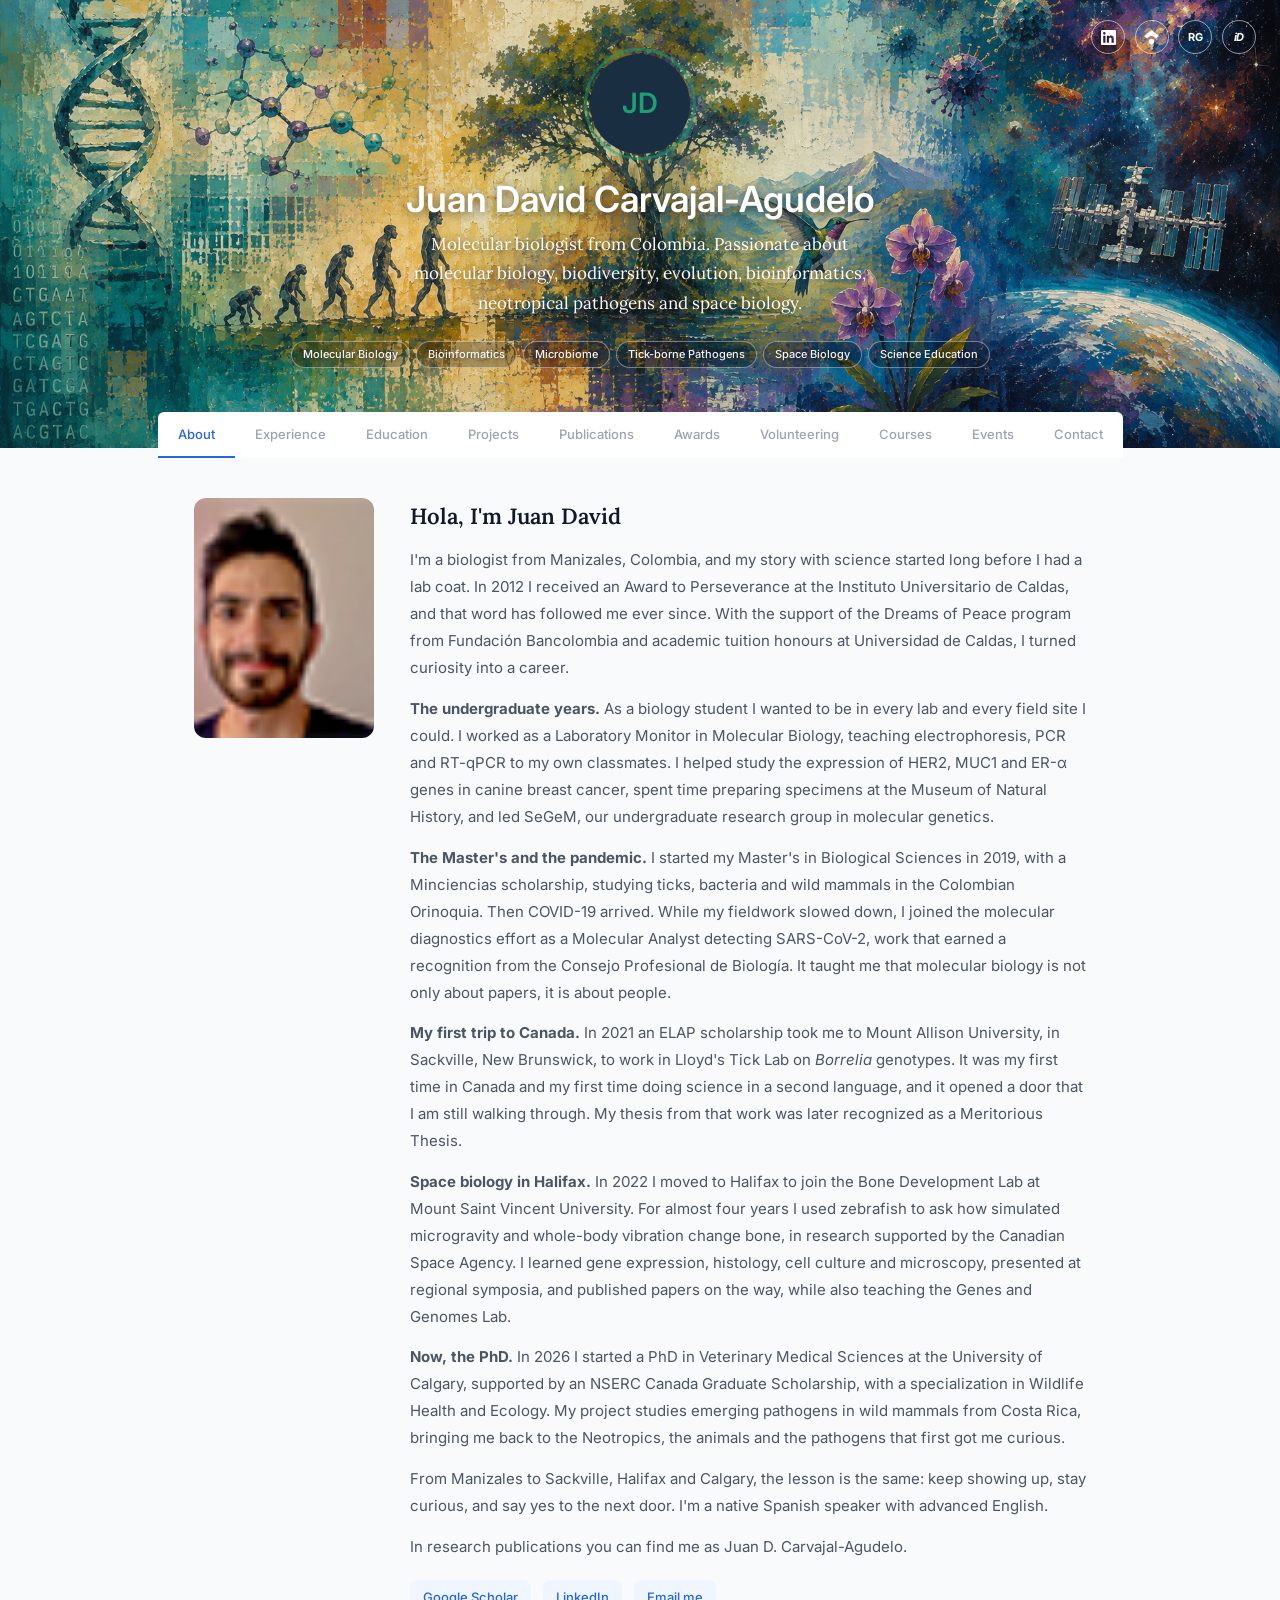
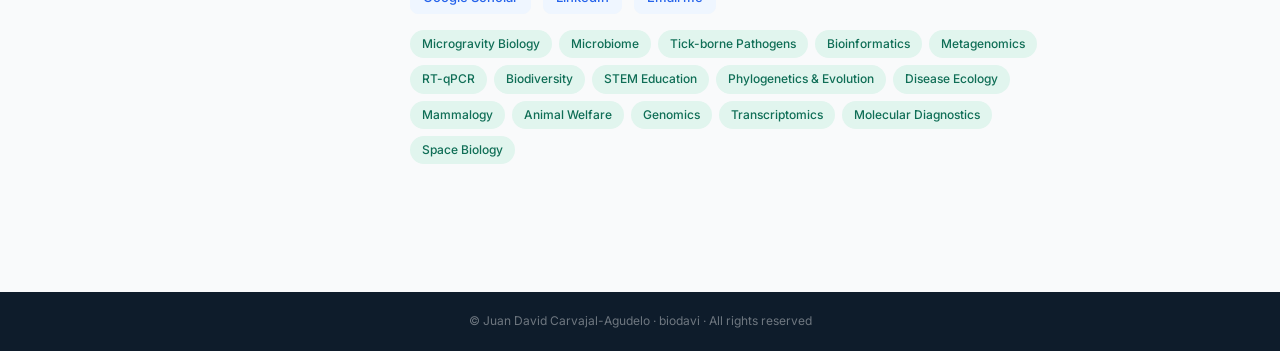
==== commit 5b640c04: "Add files via upload" ====
--- a/index.html
+++ b/index.html
@@ -161,6 +161,10 @@
 .proj-body { padding: .9rem 1.1rem 1rem; }
 .proj-title { font-size: 13px; font-weight: 600; line-height: 1.45; margin-bottom: 3px; }
 .proj-meta { font-size: 11px; color: var(--text-muted); }
+.proj-foot { display: flex; align-items: center; gap: 8px; flex-wrap: wrap; margin-top: 10px; padding-top: 9px; border-top: 1px solid var(--border); }
+.proj-funder { height: 44px; max-width: 96px; object-fit: contain; flex-shrink: 0; }
+.proj-role { font-size: 11px; font-weight: 600; color: var(--text); flex: 1 1 100px; line-height: 1.35; }
+.proj-grant { font-size: 10px; font-weight: 600; padding: 2px 8px; border-radius: 4px; background: #fef3c7; color: #92400e; white-space: nowrap; }
 .proj-tag { display: inline-block; font-size: 10px; font-weight: 600; padding: 2px 8px; border-radius: 4px; margin-bottom: 6px; background: var(--teal-light); color: var(--teal-dark); }
 
 /* ── PUBLICATIONS ── */
@@ -173,16 +177,6 @@
 .pub-journal { font-size: 12px; color: var(--text-muted); font-style: italic; margin-bottom: 4px; }
 .pub-link { font-size: 12px; color: var(--blue); text-decoration: none; font-weight: 500; }
 .pub-link:hover { text-decoration: underline; }
-.scholar-box {
-  background: var(--blue-light); border: 1px solid #bfdbfe; border-radius: 10px;
-  padding: 1rem 1.25rem; margin-bottom: 1.5rem; display: flex; align-items: center; gap: 1rem; flex-wrap: wrap;
-}
-.scholar-stat { text-align: center; }
-.scholar-stat strong { display: block; font-size: 22px; font-weight: 600; color: var(--blue); line-height: 1; }
-.scholar-stat span { font-size: 11px; color: var(--text-sec); }
-.scholar-divider { width: 1px; height: 36px; background: #bfdbfe; }
-.scholar-link { margin-left: auto; font-size: 13px; color: var(--blue); text-decoration: none; font-weight: 500; white-space: nowrap; }
-.scholar-link:hover { text-decoration: underline; }
 
 /* ── AWARDS ── */
 .award-row { display: flex; gap: 1.25rem; padding: 1rem 0; border-bottom: 1px solid var(--border); align-items: flex-start; }
@@ -191,6 +185,7 @@
 .award-logo { flex-shrink: 0; width: 96px; height: 96px; object-fit: contain; border-radius: 14px; border: 1px solid var(--border); background: white; padding: 8px; display: block; }
 .award-name { font-size: 13px; font-weight: 600; color: var(--text); }
 .award-inst { font-size: 12px; color: var(--text-sec); }
+.award-desc { font-size: 12px; color: var(--text-sec); margin-top: 4px; line-height: 1.5; }
 .award-year { font-size: 11px; color: var(--text-muted); font-weight: 500; }
 
 /* ── VOLUNTEERING ── */
@@ -202,6 +197,7 @@
 .vol-org { font-size: 12px; color: var(--blue); font-weight: 500; }
 .vol-org a { color: inherit; }
 .vol-date { font-size: 11px; color: var(--text-muted); }
+.vol-desc { font-size: 12px; color: var(--text-sec); margin-top: 4px; line-height: 1.5; }
 
 /* ── COURSES & EVENTS ── */
 .tbl { width: 100%; border-collapse: collapse; }
@@ -209,6 +205,7 @@
 .tbl td { font-size: 13px; color: var(--text-sec); padding: 9px 12px; border-bottom: 1px solid var(--border); vertical-align: top; }
 .tbl tr:last-child td { border-bottom: none; }
 .tbl td:first-child { color: var(--text); }
+.ev-authors { display: block; font-size: 12px; color: var(--text-muted); margin-top: 3px; }
 .tbl td:last-child { white-space: nowrap; color: var(--text-muted); font-size: 12px; }
 .role-badge { font-size: 11px; font-weight: 500; padding: 2px 8px; border-radius: 4px; background: var(--teal-light); color: var(--teal-dark); white-space: nowrap; }
 
@@ -253,7 +250,7 @@
     </a>
   </div>
   <div class="hero-avatar">
-    <img src="images/juandavid.jpg" alt="Juan David"
+    <img src="images/biodavi.jpeg" alt="Juan David"
          onerror="this.style.display='none';this.nextElementSibling.style.display='flex'">
     <div class="fallback" style="display:none">JD</div>
   </div>
@@ -293,14 +290,17 @@
 <!-- ABOUT -->
 <div id="about" class="sec active">
   <div class="about-grid">
-    <img class="about-img" src="images/juandavid.jpg" alt="Juan David"
+    <img class="about-img" src="images/biodavi.jpeg" alt="Juan David"
          onerror="this.src='images/avatar.jpg'">
     <div>
       <h2 class="about-h">Hola, I'm Juan David</h2>
-      <p class="about-p">I'm a biologist from Manizales, Caldas, Colombia, broadly interested in molecular biology, bioinformatics, evolution, phylogenetics and ecology, disease ecology and biodiversity, mammalogy, and animal welfare — with a research focus on neotropical pathogens and diseases.</p>
-      <p class="about-p">My work centers on molecular biology and microbiome description tied to disease and pathogen interactions, alongside a strong interest in bioinformatics: genomics, metagenomics, and transcriptomics, from 16S sequencing to RT-qPCR and gene expression analysis.</p>
-      <p class="about-p">I have worked as a Research Assistant at Mount Saint Vincent University (MSVU), Canada, and I taught molecular biology and microbiology laboratory sessions as an Instructor for the Genes and Genomes Lab. I am currently recognized as Investigador Junior by Minciencias, Colombia.</p>
-      <p class="about-p">Earlier in my career I worked in field and museum-based mammalogy at Universidad de Caldas, sampling wild mammals and birds in the Colombian Orinoquia and supporting specimen preparation at the Museum of Natural History, alongside I helped during the COVID pandemic as a molecular analyst. I'm a native Spanish speaker with advanced English.</p>
+      <p class="about-p">I'm a biologist from Manizales, Colombia, and my story with science started long before I had a lab coat. In 2012 I received an Award to Perseverance at the Instituto Universitario de Caldas, and that word has followed me ever since. With the support of the Dreams of Peace program from Fundación Bancolombia and academic tuition honours at Universidad de Caldas, I turned curiosity into a career.</p>
+      <p class="about-p"><strong>The undergraduate years.</strong> As a biology student I wanted to be in every lab and every field site I could. I worked as a Laboratory Monitor in Molecular Biology, teaching electrophoresis, PCR and RT-qPCR to my own classmates. I helped study the expression of HER2, MUC1 and ER-α genes in canine breast cancer, spent time preparing specimens at the Museum of Natural History, and led SeGeM, our undergraduate research group in molecular genetics.</p>
+      <p class="about-p"><strong>The Master's and the pandemic.</strong> I started my Master's in Biological Sciences in 2019, with a Minciencias scholarship, studying ticks, bacteria and wild mammals in the Colombian Orinoquia. Then COVID-19 arrived. While my fieldwork slowed down, I joined the molecular diagnostics effort as a Molecular Analyst detecting SARS-CoV-2, work that earned a recognition from the Consejo Profesional de Biología. It taught me that molecular biology is not only about papers, it is about people.</p>
+      <p class="about-p"><strong>My first trip to Canada.</strong> In 2021 an ELAP scholarship took me to Mount Allison University, in Sackville, New Brunswick, to work in Lloyd's Tick Lab on <em>Borrelia</em> genotypes. It was my first time in Canada and my first time doing science in a second language, and it opened a door that I am still walking through. My thesis from that work was later recognized as a Meritorious Thesis.</p>
+      <p class="about-p"><strong>Space biology in Halifax.</strong> In 2022 I moved to Halifax to join the Bone Development Lab at Mount Saint Vincent University. For almost four years I used zebrafish to ask how simulated microgravity and whole-body vibration change bone, in research supported by the Canadian Space Agency. I learned gene expression, histology, cell culture and microscopy, presented at regional symposia, and published papers on the way, while also teaching the Genes and Genomes Lab.</p>
+      <p class="about-p"><strong>Now, the PhD.</strong> In 2026 I started a PhD in Veterinary Medical Sciences at the University of Calgary, supported by an NSERC Canada Graduate Scholarship, with a specialization in Wildlife Health and Ecology. My project studies emerging pathogens in wild mammals from Costa Rica, bringing me back to the Neotropics, the animals and the pathogens that first got me curious.</p>
+      <p class="about-p">From Manizales to Sackville, Halifax and Calgary, the lesson is the same: keep showing up, stay curious, and say yes to the next door. I'm a native Spanish speaker with advanced English.</p>
       <p class="about-p">In research publications you can find me as Juan D. Carvajal-Agudelo.</p>
       <div class="about-links">
         <a class="about-link" href="https://scholar.google.com/citations?user=_loX9b4AAAAJ&hl=es" target="_blank">Google Scholar</a>
@@ -335,14 +335,28 @@
 
   <div class="exp-item">
     <div class="exp-logo-wrap">
+      <img class="exp-logo" src="images/ucalgary.jpg" alt="University of Calgary"
+           onerror="this.style.display='none';this.nextElementSibling.style.display='flex'">
+      <div class="exp-logo-ph" style="display:none">🎓</div>
+    </div>
+    <div>
+      <div class="exp-role">Graduate Student (PhD), Wildlife Health and Ecology</div>
+      <div class="exp-org">Faculty of Veterinary Medicine, University of Calgary, Alberta, Canada</div>
+      <div class="exp-date">2026 – Present</div>
+      <div class="exp-desc">Doctoral research on emerging pathogens in wild mammals from Costa Rica, supported by an NSERC Canada Graduate Scholarship.</div>
+    </div>
+  </div>
+
+  <div class="exp-item">
+    <div class="exp-logo-wrap">
       <img class="exp-logo" src="images/ministerio_ciencias.png" alt="Minciencias"
            onerror="this.style.display='none';this.nextElementSibling.style.display='flex'">
       <div class="exp-logo-ph" style="display:none">🇨🇴</div>
     </div>
     <div>
-      <div class="exp-role">Junior Researcher — Investigador Junior</div>
+      <div class="exp-role">Junior Researcher, Investigador Junior</div>
       <div class="exp-org">Ministerio de Ciencia, Tecnología e Innovación (Minciencias), Colombia</div>
-      <div class="exp-date">2025 – Present</div>
+      <div class="exp-date">May – July 2026</div>
       <div class="exp-desc">Officially recognized within the National System of Science, Technology and Innovation (SNCTeI) of Colombia. Scientific evaluator for Convocatoria 975 de 2026, reviewing master's-level research proposals.</div>
     </div>
   </div>
@@ -354,7 +368,7 @@
       <div class="exp-logo-ph" style="display:none">🎓</div>
     </div>
     <div>
-      <div class="exp-role">Laboratory Instructor — Genes and Genomes Lab</div>
+      <div class="exp-role">Laboratory Instructor, Genes and Genomes Lab</div>
       <div class="exp-org">Mount Saint Vincent University, Halifax, NS, Canada</div>
       <div class="exp-date">Fall 2025</div>
       <div class="exp-desc">Taught laboratory sessions for biology major students in molecular biology and microbiology techniques: cloning, PCR, DNA extraction, gel electrophoresis, and related methods. Designed and delivered hands-on instruction aligned with the undergraduate biology curriculum.</div>
@@ -369,7 +383,7 @@
     </div>
     <div>
       <div class="exp-role">Research Assistant</div>
-      <div class="exp-org">Bone Development Lab — Mount Saint Vincent University, Halifax, NS, Canada</div>
+      <div class="exp-org">Bone Development Lab, Mount Saint Vincent University, Halifax, NS, Canada</div>
       <div class="exp-date">February 2022 – November 2025</div>
       <div class="exp-desc">
         <ul>
@@ -377,6 +391,7 @@
           <li>Wrote and assisted with Animal Care Committee (ACC) protocols.</li>
           <li>Supported CSA-funded research on bone physiology via simulated microgravity and vibration experiments; techniques included gene expression analysis, tissue staining, cell culture, and advanced microscopy.</li>
           <li>Conducted RT-qPCR, statistical analysis, prepared reports, and contributed to scientific articles and grant applications.</li>
+          <li>Supported bioinformatics work in transcriptomics and data analysis.</li>
           <li>Supervised and mentored undergraduate and graduate students.</li>
         </ul>
       </div>
@@ -390,7 +405,7 @@
       <div class="exp-logo-ph" style="display:none">🧬</div>
     </div>
     <div>
-      <div class="exp-role">Molecular Analyst — SARS-CoV-2 Detection</div>
+      <div class="exp-role">Molecular Analyst, SARS-CoV-2 Detection</div>
       <div class="exp-org">Dirección Territorial de Salud de Caldas & Universidad de Caldas, Colombia</div>
       <div class="exp-date">Jul–Dec 2020 / Jun–Dec 2021</div>
       <div class="exp-desc">Reception, handling, and molecular processing of COVID-19 samples in a certified molecular biology laboratory. Full 7-day availability during the health emergency period.</div>
@@ -409,6 +424,8 @@
       <div class="exp-date">March 2019 – March 2021</div>
       <div class="exp-desc">
         <ul>
+          <li>Conducted field work collecting samples from wild mammals for pathogen and microbiome studies.</li>
+          <li>Contributed to disease ecology research on pathogens, vectors and their wild mammal hosts.</li>
           <li>Pathogen detection via PCR and sequencing with molecular markers.</li>
           <li>16S metagenomic bioinformatic analysis; report and article preparation.</li>
           <li>Specimen preparation and taxidermy support at the Museum of Natural History (mammalogy).</li>
@@ -424,10 +441,10 @@
       <div class="exp-logo-ph" style="display:none">🦠</div>
     </div>
     <div>
-      <div class="exp-role">Research Internship — Lloyd's Tick Lab</div>
+      <div class="exp-role">Research Internship, Lloyd's Tick Lab</div>
       <div class="exp-org">Mount Allison University, Sackville, NB, Canada</div>
       <div class="exp-date">Feb – Jun 2021</div>
-      <div class="exp-desc">Multilocus DNA methodology for Borrelia sp. genotype characterization. Funded by Global Affairs Canada — ELAP Scholarship.</div>
+      <div class="exp-desc">Multilocus DNA methodology for <em>Borrelia</em> sp. genotype characterization. Funded by Global Affairs Canada, ELAP Scholarship.</div>
     </div>
   </div>
 
@@ -453,9 +470,9 @@
     </div>
     <div>
       <div class="exp-role">Laboratory Monitor (Teaching Assistant)</div>
-      <div class="exp-org">Molecular Biology Laboratory, Universidad de Caldas, Colombia</div>
+      <div class="exp-org">Molecular Biology and Cell Biology Laboratories, Universidad de Caldas, Colombia</div>
       <div class="exp-date">February 2017 – February 2018</div>
-      <div class="exp-desc">Instruction in electrophoresis, PCR, RT-qPCR, DNA/RNA extraction, histology, and microscopy. Evaluation and monitoring of undergraduate biology students.</div>
+      <div class="exp-desc">Teaching assistant for both the Molecular Biology and Cell Biology laboratory courses. Instruction in electrophoresis, PCR, RT-qPCR, DNA/RNA extraction, histology, and microscopy. Evaluation and monitoring of undergraduate biology students.</div>
     </div>
   </div>
 </div>
@@ -466,15 +483,43 @@
 
   <div class="exp-item">
     <div class="exp-logo-wrap">
-      <img class="exp-logo" src="images/ucaldasmta.jpg" alt="U. Caldas"
+      <img class="exp-logo" src="images/ucalgary.jpg" alt="University of Calgary"
+           onerror="this.style.display='none';this.nextElementSibling.style.display='flex'">
+      <div class="exp-logo-ph" style="display:none">🎓</div>
+    </div>
+    <div>
+      <div class="exp-role">Doctor of Philosophy in Veterinary Medical Sciences</div>
+      <div class="exp-org">University of Calgary, Alberta, Canada</div>
+      <div class="exp-date">Started 2026</div>
+      <div class="exp-desc" style="margin-top:4px">Specialization in Wildlife Health and Ecology.<br>Project: Emerging pathogens in wild mammals from Costa Rica.</div>
+    </div>
+  </div>
+
+  <div class="exp-item">
+    <div class="exp-logo-wrap">
+      <img class="exp-logo" src="images/ucaldas.jpg" alt="U. Caldas"
            onerror="this.style.display='none';this.nextElementSibling.style.display='flex'">
       <div class="exp-logo-ph" style="display:none">🎓</div>
     </div>
     <div>
       <div class="exp-role">Master in Biological Sciences</div>
       <div class="exp-org">Universidad de Caldas, Colombia</div>
-      <div class="exp-date">2022 · Exchange student at Mount Allison University, Canada (2021)</div>
-      <div class="exp-desc" style="font-style:italic;margin-top:4px">Thesis: Bacterial microbiome of <em>Ornithodoros cf. hasei</em> (Acari: Argasidae) and wild mammals in Arauca — Colombian Orinoquia.</div>
+      <div class="exp-date">2022</div>
+      <div class="exp-desc" style="font-style:italic;margin-top:4px">Thesis: Bacterial microbiome of <em>Ornithodoros cf. hasei</em> (Acari: Argasidae) and wild mammals in Arauca, Colombian Orinoquia.</div>
+    </div>
+  </div>
+
+  <div class="exp-item">
+    <div class="exp-logo-wrap">
+      <img class="exp-logo" src="images/mta.jpg" alt="Mount Allison University"
+           onerror="this.style.display='none';this.nextElementSibling.style.display='flex'">
+      <div class="exp-logo-ph" style="display:none">🎓</div>
+    </div>
+    <div>
+      <div class="exp-role">Exchange Program</div>
+      <div class="exp-org">Mount Allison University, Sackville, NB, Canada</div>
+      <div class="exp-date">2021</div>
+      <div class="exp-desc" style="margin-top:4px">Project: Novel <em>Borrelia</em> (Spirochaetales) genotypes in <em>Ornithodoros hasei</em> (Schulze, 1935) (Acari: Argasidae) and wild mammals from the Orinoco River basin of Colombia.</div>
     </div>
   </div>
 
@@ -485,7 +530,7 @@
       <div class="exp-logo-ph" style="display:none">🧬</div>
     </div>
     <div>
-      <div class="exp-role">Bachelor of Science — Biology</div>
+      <div class="exp-role">Bachelor of Science, Biology</div>
       <div class="exp-org">Universidad de Caldas, Colombia</div>
       <div class="exp-date">2018</div>
       <div class="exp-desc" style="margin-top:4px">Research participation: Expression of HER2, MUC1 and ER-α genes in the early diagnosis of canine breast cancer.</div>
@@ -495,17 +540,18 @@
 
 <!-- PROJECTS -->
 <div id="projects" class="sec">
-  <h2 class="sh">Research projects</h2>
+  <h2 class="sh">Research projects & grants</h2>
   <div class="proj-grid">
 
     <div class="proj-card">
-      <img class="proj-img" src="images/pic7.jpg" alt="Microgravity vibration"
+      <img class="proj-img" src="images/vibration.png" alt="Whole-body vibration"
            onerror="this.style.display='none';this.nextElementSibling.style.display='flex'">
       <div class="proj-ph" style="display:none">🐟</div>
       <div class="proj-body">
         <div class="proj-tag">2024–2025 · Research Nova Scotia</div>
         <div class="proj-title">Understanding the impacts of whole-body vibration exposure on bone health</div>
         <div class="proj-meta">RT-qPCR · Tissue staining · Zebrafish</div>
+        <div class="proj-foot"><img class="proj-funder" src="images/research-nova-scotia.jpg" alt="Research Nova Scotia" title="Research Nova Scotia"><span class="proj-role">Research Assistant</span></div>
       </div>
     </div>
 
@@ -517,6 +563,7 @@
         <div class="proj-tag">2023–2024 · Canadian Space Agency</div>
         <div class="proj-title">Simulated microgravity & vibration effects in bone tissue in vivo</div>
         <div class="proj-meta">qPCR · Cell culture · Zebrafish larvae</div>
+        <div class="proj-foot"><img class="proj-funder" src="images/CSA_logo.png" alt="Canadian Space Agency" title="Canadian Space Agency"><span class="proj-role">Research Assistant</span><span class="proj-grant">Grant ~CAD 50K · Applicant</span></div>
       </div>
     </div>
 
@@ -528,6 +575,31 @@
         <div class="proj-tag">2022–2023 · Canadian Space Agency</div>
         <div class="proj-title">Microgravity-induced bone loss via simulated microgravity experiments</div>
         <div class="proj-meta">Gene expression · Zebrafish scales</div>
+        <div class="proj-foot"><img class="proj-funder" src="images/CSA_logo.png" alt="Canadian Space Agency" title="Canadian Space Agency"><span class="proj-role">Research Assistant</span></div>
+      </div>
+    </div>
+
+    <div class="proj-card">
+      <img class="proj-img" src="images/covid-lab.jpg" alt="Laboratory COVID-19"
+           onerror="this.style.display='none';this.nextElementSibling.style.display='flex'">
+      <div class="proj-ph" style="display:none">🧪</div>
+      <div class="proj-body">
+        <div class="proj-tag">2021 · Ministerio de Ciencias Colombia & Universidad de Caldas</div>
+        <div class="proj-title">Laboratory COVID-19</div>
+        <div class="proj-meta">Molecular diagnostics · SARS-CoV-2 detection</div>
+        <div class="proj-foot"><img class="proj-funder" src="images/ministerio_ciencias.png" alt="Ministerio de Ciencias Colombia" title="Ministerio de Ciencias Colombia"><img class="proj-funder" src="images/ucaldas.jpg" alt="Universidad de Caldas" title="Universidad de Caldas"><span class="proj-role">Molecular Analyst</span></div>
+      </div>
+    </div>
+
+    <div class="proj-card">
+      <img class="proj-img" src="images/covidlab-2.jpg" alt="Biosafety cabinets, Caldas laboratory"
+           onerror="this.style.display='none';this.nextElementSibling.style.display='flex'">
+      <div class="proj-ph" style="display:none">🦠</div>
+      <div class="proj-body">
+        <div class="proj-tag">2020 · Ministerio de Ciencias Colombia & Universidad de Caldas</div>
+        <div class="proj-title">Implementation of an innovation system to address problems associated with high-risk biological agents to human health through the strengthening of laboratories in the Caldas department</div>
+        <div class="proj-meta">Molecular diagnostics · Laboratory strengthening</div>
+        <div class="proj-foot"><img class="proj-funder" src="images/ministerio_ciencias.png" alt="Ministerio de Ciencias Colombia" title="Ministerio de Ciencias Colombia"><img class="proj-funder" src="images/ucaldas.jpg" alt="Universidad de Caldas" title="Universidad de Caldas"><span class="proj-role">Molecular Analyst</span></div>
       </div>
     </div>
 
@@ -536,9 +608,10 @@
            onerror="this.style.display='none';this.nextElementSibling.style.display='flex'">
       <div class="proj-ph" style="display:none">🦎</div>
       <div class="proj-body">
-        <div class="proj-tag">2019–2021 · Ministerio de Ciencias Colombia</div>
-        <div class="proj-title">Ticks & Rickettsia in birds and wild mammals — Arauca, Colombian Orinoquia</div>
+        <div class="proj-tag">2019–2021 · Ministerio de Ciencias Colombia & Universidad de Caldas</div>
+        <div class="proj-title">The role of wild birds and small mammals in the circulation of ticks and rickettsiae in the department of Arauca, Colombia</div>
         <div class="proj-meta">16S Metagenomics · Field sampling</div>
+        <div class="proj-foot"><img class="proj-funder" src="images/ministerio_ciencias.png" alt="Ministerio de Ciencias Colombia" title="Ministerio de Ciencias Colombia"><img class="proj-funder" src="images/ucaldas.jpg" alt="Universidad de Caldas" title="Universidad de Caldas"><span class="proj-role">Master's student</span></div>
       </div>
     </div>
 
@@ -550,6 +623,7 @@
         <div class="proj-tag">2019–2020 · Universidad de Caldas</div>
         <div class="proj-title">Peri-urban control barriers: hemoparasites in wild mammals of Manizales eco-parks</div>
         <div class="proj-meta">PCR · DNA sequencing · Field sampling</div>
+        <div class="proj-foot"><img class="proj-funder" src="images/ucaldas.jpg" alt="Universidad de Caldas" title="Universidad de Caldas"><span class="proj-role">Master's student &amp; co-researcher</span><span class="proj-grant">Grant ~CAD 1K · Applicant</span></div>
       </div>
     </div>
 
@@ -558,9 +632,10 @@
            onerror="this.style.display='none';this.nextElementSibling.style.display='flex'">
       <div class="proj-ph" style="display:none">🧫</div>
       <div class="proj-body">
-        <div class="proj-tag">2019–2021 · Co-director</div>
+        <div class="proj-tag">2019–2021 · Universidad de Caldas</div>
         <div class="proj-title"><em>T. cruzi</em> & <em>T. rangeli</em> in wild mammals from Arauca, Colombia</div>
         <div class="proj-meta">Molecular + morphological characterization</div>
+        <div class="proj-foot"><img class="proj-funder" src="images/ucaldas.jpg" alt="Universidad de Caldas" title="Universidad de Caldas"><span class="proj-role">Undergraduate thesis co-supervisor</span></div>
       </div>
     </div>
 
@@ -572,6 +647,7 @@
         <div class="proj-tag">2017–2020 · Universidad de Caldas</div>
         <div class="proj-title">HER2, MUC1 & ER-α gene expression in canine breast cancer early diagnosis</div>
         <div class="proj-meta">SNPs · RT-qPCR · Epidemiological analysis</div>
+        <div class="proj-foot"><img class="proj-funder" src="images/ucaldas.jpg" alt="Universidad de Caldas" title="Universidad de Caldas"><span class="proj-role">Undergraduate student</span><span class="proj-grant">Grant ~CAD 10K · Applicant</span></div>
       </div>
     </div>
 
@@ -582,14 +658,6 @@
 <div id="publications" class="sec">
   <h2 class="sh">Publications</h2>
 
-  <div class="scholar-box">
-    <div class="scholar-stat"><strong>95</strong><span>Citations</span></div>
-    <div class="scholar-divider"></div>
-    <div class="scholar-stat"><strong>5</strong><span>h-index</span></div>
-    <div class="scholar-divider"></div>
-    <div class="scholar-stat"><strong>3</strong><span>i10-index</span></div>
-    <a class="scholar-link" href="https://scholar.google.com/citations?user=_loX9b4AAAAJ&hl=es" target="_blank">View full profile on Google Scholar ↗</a>
-  </div>
 
   <div class="pub-item">
     <span class="pub-year y2026">2026</span>
@@ -689,7 +757,7 @@
 
   <div class="pub-item">
     <span class="pub-year">2022</span>
-    <div class="pub-title">Bacterial and tick-borne pathogen assemblages in <em>Ornithodoros cf. hasei</em> and wild mammal hosts — Orinoquia, Colombia</div>
+    <div class="pub-title">Bacterial and tick-borne pathogen assemblages in <em>Ornithodoros cf. hasei</em> and wild mammal hosts, Orinoquia, Colombia</div>
     <div class="pub-authors"><strong>Carvajal‐Agudelo, J. D.</strong>, Ramírez‐Chaves, H. E., Ossa‐López, P. A. & Rivera‐Páez, F. A.</div>
     <div class="pub-journal">Experimental and Applied Acarology</div>
     <a class="pub-link" href="https://doi.org/10.1007/s10493-022-00724-9" target="_blank">doi:10.1007/s10493-022-00724-9 ↗</a>
@@ -749,120 +817,186 @@
 <div id="awards" class="sec">
   <h2 class="sh">Awards & recognition</h2>
   <div class="award-row">
+    <img class="award-logo" src="images/NSERC-logo.jpg" alt="NSERC" style="object-fit:cover;padding:0;border:none" onerror="this.style.display='none';this.nextElementSibling.style.display='flex'">
+    <div class="award-icon" style="display:none">🏅</div>
+    <div><div class="award-name">NSERC Canada Graduate Scholarship, Doctoral (CGRS D)</div><div class="award-inst">Natural Sciences and Engineering Research Council of Canada</div><div class="award-year">2026</div><div class="award-desc">Federal doctoral scholarship supporting my PhD in Veterinary Medical Sciences at the University of Calgary.</div></div>
+  </div>
+  <div class="award-row">
+    <img class="award-logo" src="images/ucaldas.jpg" alt="Universidad de Caldas" onerror="this.style.display='none';this.nextElementSibling.style.display='flex'">
+    <div class="award-icon" style="display:none">🏅</div>
+    <div><div class="award-name">Meritorious Thesis</div><div class="award-inst">Universidad de Caldas · Bacterial microbiome of <em>Ornithodoros cf. hasei</em> (Acari: Argasidae) and wild mammals in Arauca, Colombian Orinoquia</div><div class="award-year">2022</div><div class="award-desc">Distinction awarded to my Master's thesis in Biological Sciences on the bacterial microbiome of ticks and wild mammals in the Colombian Orinoquia.</div></div>
+  </div>
+  <div class="award-row">
     <img class="award-logo" src="images/elap.jpeg" alt="ELAP" onerror="this.style.display='none';this.nextElementSibling.style.display='flex'">
     <div class="award-icon" style="display:none">🏅</div>
-    <div><div class="award-name">ELAP Scholarship — Emerging Leader in the Americas Program</div><div class="award-inst">Global Affairs Canada · Mount Allison University</div><div class="award-year">2021</div></div>
+    <div><div class="award-name">ELAP Scholarship, Emerging Leader in the Americas Program</div><div class="award-inst">Global Affairs Canada</div><div class="award-year">2021</div><div class="award-desc">Scholarship that funded my research internship at Mount Allison University, Canada, working on <em>Borrelia</em> genotypes in Lloyd's Tick Lab.</div></div>
   </div>
   <div class="award-row">
     <img class="award-logo" src="images/consejo-profesional-de-biologia.jpg" alt="Consejo Profesional de Biología" onerror="this.style.display='none';this.nextElementSibling.style.display='flex'">
     <div class="award-icon" style="display:none">🏅</div>
-    <div><div class="award-name">Recognition for COVID-19 pandemic management</div><div class="award-inst">Consejo Profesional de Biología, Colombia</div><div class="award-year">2021</div></div>
+    <div><div class="award-name">Recognition for COVID-19 pandemic management</div><div class="award-inst">Consejo Profesional de Biología, Colombia</div><div class="award-year">2021</div><div class="award-desc">Recognition for my work as a Molecular Analyst detecting SARS-CoV-2 during the COVID-19 pandemic.</div></div>
   </div>
   <div class="award-row">
     <img class="award-logo" src="images/ucaldas.jpg" alt="Universidad de Caldas" onerror="this.style.display='none';this.nextElementSibling.style.display='flex'">
     <div class="award-icon" style="display:none">🏅</div>
-    <div><div class="award-name">Master Scholarship</div><div class="award-inst">Ministerio de Ciencias Colombia & Universidad de Caldas</div><div class="award-year">2019–2021</div></div>
+    <div><div class="award-name">Master Scholarship</div><div class="award-inst">Ministerio de Ciencias Colombia & Universidad de Caldas</div><div class="award-year">2019–2021</div><div class="award-desc">Scholarship supporting my Master's studies in Biological Sciences at Universidad de Caldas (2019–2021).</div></div>
   </div>
   <div class="award-row">
-    <img class="award-logo" src="images/segem.jpeg" alt="SeGeM" onerror="this.style.display='none';this.nextElementSibling.style.display='flex'">
+    <img class="award-logo" src="images/segem.png" alt="SeGeM" onerror="this.style.display='none';this.nextElementSibling.style.display='flex'">
     <div class="award-icon" style="display:none">🔬</div>
-    <div><div class="award-name">Leader of Undergraduate Research Group in Molecular Genetics (SeGeM)</div><div class="award-inst">Universidad de Caldas</div><div class="award-year">2017–2018</div></div>
+    <div><div class="award-name">Leader of Undergraduate Research Group in Molecular Genetics (SeGeM)</div><div class="award-inst">Universidad de Caldas</div><div class="award-year">2017–2018</div><div class="award-desc">Led the undergraduate research group in molecular genetics, coordinating its members and research activities.</div></div>
   </div>
   <div class="award-row">
     <img class="award-logo" src="images/Fundacion-Bancolombia.webp" alt="Fundación Bancolombia" onerror="this.style.display='none';this.nextElementSibling.style.display='flex'">
     <div class="award-icon" style="display:none">🎓</div>
-    <div><div class="award-name">Fellow — Dreams of Peace Program</div><div class="award-inst">Bancolombia Foundation</div><div class="award-year">2015–2018</div></div>
+    <div><div class="award-name">Fellow, Dreams of Peace Program</div><div class="award-inst">Bancolombia Foundation</div><div class="award-year">2015–2018</div><div class="award-desc">Scholarship that covered my full undergraduate Biology tuition from second year to graduation, plus a small stipend each semester.</div></div>
   </div>
   <div class="award-row">
     <img class="award-logo" src="images/ucaldas.jpg" alt="Universidad de Caldas" onerror="this.style.display='none';this.nextElementSibling.style.display='flex'">
     <div class="award-icon" style="display:none">🎓</div>
-    <div><div class="award-name">Honour Academic Tuition</div><div class="award-inst">Universidad de Caldas</div><div class="award-year">2014 & 2016</div></div>
-  </div>
-  <div class="award-row"><div class="award-icon">🏆</div><div><div class="award-name">Award to Perseverance</div><div class="award-inst">Instituto Universitario de Caldas</div><div class="award-year">2012</div></div></div>
+    <div><div class="award-name">Honour Academic Tuition</div><div class="award-inst">Universidad de Caldas</div><div class="award-year">2014 & 2016</div><div class="award-desc">Tuition waiver awarded for outstanding academic performance during my undergraduate studies. I received it twice: in 2014, for my second year, and in 2016, for my fourth year.</div></div>
+  </div>
+  <div class="award-row">
+    <img class="award-logo" src="images/IUC.jpeg" alt="Instituto Universitario de Caldas" onerror="this.style.display='none';this.nextElementSibling.style.display='flex'">
+    <div class="award-icon" style="display:none">🏆</div>
+    <div><div class="award-name">Award to Perseverance</div><div class="award-inst">Instituto Universitario de Caldas</div><div class="award-year">2012</div><div class="award-desc">Awarded by the Instituto Universitario de Caldas for the best average grades from 6th to 11th grade in high school.</div></div></div>
 </div>
 
 <!-- VOLUNTEERING -->
 <div id="volunteering" class="sec">
   <h2 class="sh">Volunteering & community</h2>
+  <h3 class="sh2">Volunteering</h3>
+  <div class="vol-item">
+    <img class="vol-logo" src="images/kstr.png" alt="Kids Saving the Rainforest" onerror="this.style.display='none';this.nextElementSibling.style.display='flex'">
+    <div class="vol-logo-ph" style="display:none">🦥</div>
+    <div><div class="vol-title">Volunteer, Kids Saving the Rainforest (KSTR)</div><div class="vol-org">Wildlife sanctuary and clinic, helping wildlife animals in Costa Rica</div><div class="vol-date">2026</div><div class="vol-desc">Volunteered at a wildlife sanctuary and clinic in Costa Rica, supporting the care and rehabilitation of rescued wild animals.</div></div>
+  </div>
   <div class="vol-item">
     <img class="vol-logo" src="images/makersmakingchange.avif" alt="Makers Making Change" onerror="this.style.display='none';this.nextElementSibling.style.display='flex'">
     <div class="vol-logo-ph" style="display:none">🛠️</div>
-    <div><div class="vol-title">Volunteer Maker — Clubs That Care (Makers Making Change)</div><div class="vol-org">Neil Squire Society — built assistive technology devices for people with disabilities</div><div class="vol-date">November 2025</div></div>
+    <div><div class="vol-title">Volunteer Maker, Clubs That Care (Makers Making Change)</div><div class="vol-org">Neil Squire Society, built assistive technology devices for people with disabilities</div><div class="vol-date">2025</div><div class="vol-desc">Helped build low-cost assistive technology devices for people with disabilities through the Makers Making Change program of the Neil Squire Society.</div></div>
   </div>
   <div class="vol-item">
     <img class="vol-logo" src="images/rsg-colombia.png" alt="RSG Colombia" onerror="this.style.display='none';this.nextElementSibling.style.display='flex'">
     <div class="vol-logo-ph" style="display:none">🧬</div>
-    <div><div class="vol-title">Secretary, RSG Colombia — ISCB Student Council</div><div class="vol-org"><a href="https://rsgcolombia.github.io/" target="_blank">rsgcolombia.github.io</a></div><div class="vol-date">2021–2024</div></div>
+    <div><div class="vol-title">Secretary, RSG Colombia, ISCB Student Council</div><div class="vol-org"><a href="https://rsgcolombia.github.io/" target="_blank">rsgcolombia.github.io</a></div><div class="vol-date">2021–2024</div><div class="vol-desc">Served as Secretary of the Regional Student Group of Colombia of the ISCB Student Council, supporting its activities and co-organizing its bioinformatics symposia.</div></div>
   </div>
   <div class="vol-item">
     <img class="vol-logo" src="images/save-mexico.jpeg" alt="SAVE Mexico" onerror="this.style.display='none';this.nextElementSibling.style.display='flex'">
     <div class="vol-logo-ph" style="display:none">🐢</div>
-    <div><div class="vol-title">Social Media Manager & Volunteer</div><div class="vol-org">SAVE Mexico — Turtle Conservation, Akumal, Mexico</div><div class="vol-date">2023</div></div>
+    <div><div class="vol-title">Social Media Manager & Volunteer</div><div class="vol-org">SAVE Mexico, Turtle Conservation, Akumal, Mexico</div><div class="vol-date">2023</div><div class="vol-desc">Managed social media and outreach for a sea turtle conservation organization, and supported conservation activities in Akumal, Mexico.</div></div>
   </div>
   <div class="vol-item">
     <img class="vol-logo" src="images/orchids-for-peace.jpeg" alt="Orquídeas para la Paz" onerror="this.style.display='none';this.nextElementSibling.style.display='flex'">
     <div class="vol-logo-ph" style="display:none">🌺</div>
-    <div><div class="vol-title">General Communication Manager</div><div class="vol-org">Orquídeas para la Paz — The Arias Lab, Antioquia, Colombia · <a href="https://theariaslab.github.io/volunteers.html" target="_blank">theariaslab.github.io</a></div><div class="vol-date">2022–2024</div></div>
+    <div><div class="vol-title">General Communication Manager</div><div class="vol-org">Orquídeas para la Paz, The Arias Lab, Antioquia, Colombia · <a href="https://theariaslab.github.io/volunteers.html" target="_blank">theariaslab.github.io</a></div><div class="vol-date">2022–2024</div><div class="vol-desc">Led general communications for Orquídeas para la Paz, an orchid conservation initiative of The Arias Lab, sharing its work with the public.</div></div>
   </div>
   <div class="vol-item">
     <img class="vol-logo" src="images/ucaldas.jpg" alt="Universidad de Caldas" onerror="this.style.display='none';this.nextElementSibling.style.display='flex'">
     <div class="vol-logo-ph" style="display:none">🎓</div>
-    <div><div class="vol-title">Curriculum Representative — Master's in Biological Sciences</div><div class="vol-org">Universidad de Caldas</div><div class="vol-date">2020–2021</div></div>
+    <div><div class="vol-title">Curriculum Representative, Master's in Biological Sciences</div><div class="vol-org">Universidad de Caldas</div><div class="vol-date">2020–2021</div><div class="vol-desc">Represented students in the curriculum matters of the Master's program, acting as the link between students and faculty.</div></div>
+  </div>
+  <h3 class="sh2">Memberships</h3>
+  <div class="vol-item">
+    <img class="vol-logo" src="images/ministerio_ciencias.png" alt="Minciencias" onerror="this.style.display='none';this.nextElementSibling.style.display='flex'">
+    <div class="vol-logo-ph" style="display:none">🇨🇴</div>
+    <div><div class="vol-title">Junior Researcher (Investigador Junior), SNCTeI</div><div class="vol-org">Ministerio de Ciencia, Tecnología e Innovación (Minciencias), Colombia</div><div class="vol-date">2025 – Present</div><div class="vol-desc">Officially recognized within the National System of Science, Technology and Innovation (SNCTeI) of Colombia. Scientific evaluator for Convocatoria 975 de 2026, reviewing master's-level research proposals.</div></div>
   </div>
   <div class="vol-item">
     <img class="vol-logo" src="images/gebiome.jpeg" alt="GEBIOME" onerror="this.style.display='none';this.nextElementSibling.style.display='flex'">
     <div class="vol-logo-ph" style="display:none">🧫</div>
-    <div><div class="vol-title">Member — GEBIOME Research Group</div><div class="vol-org">Genetics, Biodiversity and Ecosystem Management · Universidad de Caldas</div><div class="vol-date">2017–Present</div></div>
+    <div><div class="vol-title">Member, GEBIOME Research Group</div><div class="vol-org">Genetics, Biodiversity and Ecosystem Management · Universidad de Caldas</div><div class="vol-date">2017–Present</div><div class="vol-desc">Research group focused on genetics, biodiversity and ecosystem management; collaborated on research projects in these areas.</div></div>
   </div>
   <div class="vol-item">
     <div class="vol-logo-ph">🌺</div>
-    <div><div class="vol-title">Member — Genomics and Conservation Research Group</div><div class="vol-org">The Colombian Orchid Society</div><div class="vol-date">2020–2021</div></div>
+    <div><div class="vol-title">Member, Genomics and Conservation Research Group</div><div class="vol-org">The Colombian Orchid Society</div><div class="vol-date">2020–2021</div><div class="vol-desc">Research group applying genomic tools to the conservation of Colombian orchids.</div></div>
   </div>
   <div class="vol-item">
-    <img class="vol-logo" src="images/segem.jpeg" alt="SeGeM" onerror="this.style.display='none';this.nextElementSibling.style.display='flex'">
+    <img class="vol-logo" src="images/segem.png" alt="SeGeM" onerror="this.style.display='none';this.nextElementSibling.style.display='flex'">
     <div class="vol-logo-ph" style="display:none">🧬</div>
-    <div><div class="vol-title">Member — SeGeM (Molecular Genetics Research Group)</div><div class="vol-org">Universidad de Caldas</div><div class="vol-date">2017–2023</div></div>
+    <div><div class="vol-title">Member & Leader, SeGeM (Molecular Genetics Research Group)</div><div class="vol-org">Universidad de Caldas</div><div class="vol-date">2017–2023</div><div class="vol-desc">Molecular genetics research group where I began my research training, worked on molecular and genetic studies, and served as group leader (2017–2018).</div></div>
+  </div>
+  <div class="vol-item">
+    <div class="vol-logo-ph">🌿</div>
+    <div><div class="vol-title">Member, ABEUC</div><div class="vol-org">Asociación de Biólogos Egresados de la Universidad de Caldas (Association of Biology Graduates of the Universidad de Caldas)</div><div class="vol-date">2019 – Present</div><div class="vol-desc">Professional association of biologists who graduated from the Universidad de Caldas, connecting alumni across the profession.</div></div>
   </div>
 </div>
 
 <!-- COURSES -->
 <div id="courses" class="sec">
-  <h2 class="sh">Further education & certifications</h2>
-  <h3 class="sh2">Career development courses</h3>
+  <h2 class="sh">Postgraduate courses & training</h2>
+  <h3 class="sh2">Bioinformatics, data science &amp; programming</h3>
   <table class="tbl">
     <thead><tr><th>Course</th><th>Institution</th><th>Year</th></tr></thead>
     <tbody>
-      <tr><td>Analysis of Exomes in Cancer</td><td>Universidad del Valle / Colombian Pre-Congress course on Computational Biology</td><td>2017</td></tr>
-      <tr><td>Genetic Engineering & Microbial Biotechnology</td><td>Universidad Santiago de Cali</td><td>2018</td></tr>
-      <tr><td>Evolutionary Genomic Training at the Caribbean Coast</td><td>Universidad de los Andes Sede Caribe, Cartagena</td><td>2019</td></tr>
-      <tr><td>Mammal Parasitology: Field Methods</td><td>U. de Antioquia – Univ. of Nebraska-Lincoln</td><td>2019</td></tr>
-      <tr><td>COVID-19: Tackling the Novel Coronavirus</td><td>FutureLearn</td><td>2020</td></tr>
-      <tr><td>Genomic Technologies in Clinical Diagnostics: Molecular Techniques</td><td>St George's, University of London – FutureLearn</td><td>2020</td></tr>
-      <tr><td>Metagenomics applied to pathogen & antimicrobial resistance surveillance</td><td>Technical University of Denmark – Coursera</td><td>2020</td></tr>
-      <tr><td>Whole Genome Sequencing of Bacterial Genomes</td><td>Technical University of Denmark – Coursera</td><td>2020</td></tr>
-      <tr><td>Bacterial Genomes Program (5 courses)</td><td>Wellcome Genome Campus – FutureLearn</td><td>2020</td></tr>
+      <tr><td>Bioinformatics Specialization (3 courses): Finding Hidden Messages in DNA; Genome Sequencing; Comparing Genes, Proteins, and Genomes</td><td>University of California, San Diego – Coursera</td><td>2018–2019</td></tr>
       <tr><td>Bioinformatic Methods I & II</td><td>University of Toronto – Coursera</td><td>2020</td></tr>
-      <tr><td>Bioinformatics I, II & III</td><td>University of California, San Diego – Coursera</td><td>2020</td></tr>
-      <tr><td>Introduction to Genomic Technologies</td><td>Johns Hopkins University – Coursera</td><td>2020</td></tr>
-      <tr><td>Bioconductor for Genomic Data Science</td><td>Johns Hopkins University – Coursera</td><td>2020</td></tr>
-      <tr><td>Biological Diversity (Theories, Measures and Data Sampling)</td><td>Tomsk State University – Coursera</td><td>2020</td></tr>
-      <tr><td>GIS Specialization Program (5 courses)</td><td>Coursera</td><td>2020</td></tr>
-      <tr><td>Tropical Parasitology: Protozoans, Worms, Vectors and Human Diseases</td><td>Coursera</td><td>2020</td></tr>
+      <tr><td>Bioinformatics for Biologists: An Introduction to Linux, Bash Scripting, and R</td><td>Wellcome Connecting Science – FutureLearn</td><td>2023</td></tr>
+      <tr><td>Introduction to Systems Biology</td><td>Icahn School of Medicine at Mount Sinai – Coursera</td><td>2016</td></tr>
+      <tr><td>What is Data Science?</td><td>IBM – Coursera</td><td>2020</td></tr>
     </tbody>
   </table>
 
-  <h3 class="sh2">Certificates & research ethics training</h3>
+  <h3 class="sh2">Genomics &amp; molecular diagnostics</h3>
   <table class="tbl">
-    <thead><tr><th>Certificate</th><th>Institution</th><th>Date</th></tr></thead>
+    <thead><tr><th>Course</th><th>Institution</th><th>Year</th></tr></thead>
     <tbody>
-      <tr><td>Introduction to the Care and Use of Fish</td><td>Dalhousie University – CCAC / NIAUT</td><td>Mar 2022</td></tr>
-      <tr><td>CCAC Online Ethics – Fish Users</td><td>University of British Columbia</td><td>—</td></tr>
+      <tr><td>Genomic Data Science Specialization: Introduction to Genomic Technologies; Bioconductor for Genomic Data Science</td><td>Johns Hopkins University – Coursera</td><td>2019–2020</td></tr>
+      <tr><td>Bacterial Genomes Program (5 courses): DNA to Protein Function; Accessing and Analysing Microbial Genome Data; Disease Outbreaks and Antimicrobial Resistance; Comparative Genomics with ACT; Antimicrobial Resistance in Bacterial Pathogens</td><td>Wellcome Genome Campus – FutureLearn</td><td>2018–2020</td></tr>
+      <tr><td>Metagenomics applied to surveillance of pathogens and antimicrobial resistance</td><td>Technical University of Denmark – Coursera</td><td>2019</td></tr>
+      <tr><td>Whole Genome Sequencing of Bacterial Genomes: Tools and Applications</td><td>Technical University of Denmark – Coursera</td><td>2020</td></tr>
+      <tr><td>Genomic Technologies in Clinical Diagnostics: Molecular Techniques</td><td>St George's, University of London – FutureLearn</td><td>2018</td></tr>
+      <tr><td>Analysis of Exomes in Cancer (pre-congress course, Cali, Colombia)</td><td>Colombian Congress on Computational Biology</td><td>2017</td></tr>
+      <tr><td>Evolutionary Genomic Training at the Caribbean Coast</td><td>Universidad de los Andes Sede Caribe, Cartagena</td><td>2019</td></tr>
+      <tr><td>Genetic Engineering and its Application to Microbial Biotechnology (22 h)</td><td>Universidad Santiago de Cali</td><td>2018</td></tr>
+      <tr><td>Basic Molecular Biology Module 4: PCR and Real-Time PCR</td><td>CDC</td><td>2020</td></tr>
+      <tr><td>Workshop on Molecular Detection of Pathogens (5 h)</td><td>IEEE EMBS Student Chapter ESPE</td><td>2020</td></tr>
+      <tr><td>Histology and Molecular Biology of Ticks (40 h)</td><td>GEBIOME, Universidad de Caldas – Brazilian Central of Studies on Ticks Morphology (UNESP)</td><td>2016</td></tr>
+    </tbody>
+  </table>
+
+  <h3 class="sh2">Parasitology, epidemiology &amp; global health</h3>
+  <table class="tbl">
+    <thead><tr><th>Course</th><th>Institution</th><th>Year</th></tr></thead>
+    <tbody>
+      <tr><td>Mammal Parasitology: Field Methods (Centro de Investigación La Palmita, Casanare, Colombia)</td><td>H. W. Manter Laboratory of Parasitology, University of Nebraska-Lincoln – Universidad de Antioquia</td><td>2019</td></tr>
+      <tr><td>Tropical Parasitology: Protozoans, Worms, Vectors and Human Diseases</td><td>Duke University & Kilimanjaro Christian Medical University College – Coursera</td><td>2019</td></tr>
+      <tr><td>Epidemiology: The Basic Science of Public Health</td><td>University of North Carolina at Chapel Hill – Coursera</td><td>2019</td></tr>
+      <tr><td>COVID-19: Tackling the Novel Coronavirus</td><td>London School of Hygiene &amp; Tropical Medicine – FutureLearn</td><td>2020</td></tr>
+      <tr><td>Global Health at the Human-Animal-Ecosystem Interface</td><td>University of Geneva – Coursera</td><td>2025</td></tr>
+    </tbody>
+  </table>
+
+  <h3 class="sh2">Ecology, GIS &amp; fieldwork</h3>
+  <table class="tbl">
+    <thead><tr><th>Course</th><th>Institution</th><th>Year</th></tr></thead>
+    <tbody>
+      <tr><td>Geographic Information Systems (GIS) Specialization (5 courses)</td><td>University of California, Davis – Coursera</td><td>2018–2019</td></tr>
+      <tr><td>Diploma in ICT Competencies: Data Collection and Georeferencing (120 h)</td><td>Corporación Unificada Nacional (CUN) &amp; Colnodo – Google.org JuvenTIC project</td><td>2018</td></tr>
+      <tr><td>Biological Diversity: Theories, Measures and Data Sampling Techniques</td><td>National Research Tomsk State University – Coursera</td><td>2020</td></tr>
+      <tr><td>Global Environmental Management</td><td>Technical University of Denmark – Coursera</td><td>2025</td></tr>
+      <tr><td>Wilderness First Aid: Introduction</td><td>University of Colorado System – Coursera</td><td>2025</td></tr>
+    </tbody>
+  </table>
+
+  <h3 class="sh2">University teaching &amp; scientific writing</h3>
+  <table class="tbl">
+    <thead><tr><th>Course</th><th>Institution</th><th>Year</th></tr></thead>
+    <tbody>
+      <tr><td>Diploma in University Teaching and Didactics</td><td>Politécnico Superior de Colombia, Medellín</td><td>2020</td></tr>
+      <tr><td>Scientific Reading and Writing (16 h)</td><td>Universidad de Caldas, Vice-Rectorate for Research and Postgraduate Studies</td><td>2016</td></tr>
+    </tbody>
+  </table>
+
+  <h3 class="sh2">Animal care &amp; research ethics</h3>
+  <table class="tbl">
+    <thead><tr><th>Certificate</th><th>Institution</th><th>Year</th></tr></thead>
+    <tbody>
+      <tr><td>Introduction to the Care and Use of Fish (NIAUT requirement)</td><td>Dalhousie University – CCAC / NIAUT</td><td>2022</td></tr>
+      <tr><td>CCAC Online Ethics – Fish Users</td><td>University of British Columbia</td><td>2025</td></tr>
       <tr><td>Research Ethics – Tri-Council Policy Statement (TCPS 2: CORE 2022)</td><td>Panel on Research Ethics, Government of Canada</td><td>2022</td></tr>
-      <tr><td>CCAC's Fish Welfare and Aquatic Facilities</td><td>CCAC Webinar</td><td>Nov 2024</td></tr>
-      <tr><td>CCAC's Animal Welfare Assessment</td><td>CCAC Webinar</td><td>Jan 2025</td></tr>
-      <tr><td>From Tank to Paper: Advance Reproducibility through Better Reporting</td><td>Zebrafish Husbandry Association Webinar</td><td>Feb 2025</td></tr>
-      <tr><td>Ethics in University Research</td><td>Universidad del País Vasco – MiriadaX</td><td>—</td></tr>
-      <tr><td>Diploma in University Teaching and Didactics</td><td>Politécnico Superior de Colombia</td><td>—</td></tr>
+      <tr><td>From Tank to Paper: Advance Reproducibility through Better Reporting (webinar)</td><td>Zebrafish Husbandry Association</td><td>2025</td></tr>
+      <tr><td>Ethics in University Research (36 h)</td><td>Universidad del País Vasco – MiriadaX</td><td>2016</td></tr>
     </tbody>
   </table>
 </div>
@@ -873,17 +1007,26 @@
   <table class="tbl">
     <thead><tr><th>Event & Presentation</th><th>Role</th><th>Year</th></tr></thead>
     <tbody>
-      <tr><td>12th Atlantic Regional Developmental Biology Symposium, Halifax — <em>Short-Term Gene Expression Responses in Danio rerio Larvae following Simulated Microgravity Exposure</em></td><td><span class="role-badge">Oral</span></td><td>2025</td></tr>
-      <tr><td>Biology and Applied Aquatic Sciences (BAAS), Wolfville, NS — <em>Insights into 2D and 3D Simulated Microgravity: Impacts on Zebrafish Skeleton Ossification and Gene Expression</em></td><td><span class="role-badge">Poster</span></td><td>2025</td></tr>
-      <tr><td>Canadian Space Health Research Symposium, London, Ontario — <em>Short-Term Gene Expression Responses in Danio rerio Larvae following Simulated Microgravity Exposure</em></td><td><span class="role-badge">Poster</span></td><td>2024</td></tr>
-      <tr><td>11th Atlantic Regional Developmental Biology Symposium, Halifax — <em>Exploring the Effects of Simulated Microgravity in Zebrafish: Differential Gene Expression and Ossification in 2D vs 3D Rotation</em></td><td><span class="role-badge">Oral</span></td><td>2024</td></tr>
-      <tr><td>American Association for Anatomy Annual Meeting, Washington DC — <em>Spatial and Temporal Patterning of the Tracheal Cartilage</em></td><td><span class="role-badge">Co-author</span></td><td>2023</td></tr>
-      <tr><td>QAtCanSTEM, MSVU Halifax — <em>Effects of simulated microgravity and vibration on osteoblast and osteoclast activity in cultured zebrafish scales</em></td><td><span class="role-badge">Poster</span></td><td>2022</td></tr>
-      <tr><td>9th Atlantic Regional Developmental Biology Symposium, MSVU Halifax — <em>Does exposure to simulated microgravity and vibration affect bone cells in a zebrafish scale system?</em></td><td><span class="role-badge">Poster</span></td><td>2022</td></tr>
-      <tr><td>XVII Colombian Congress of Parasitology and Tropical Medicine, Cali — <em>Comparative evaluation of DNA conservation and extraction methods in blood of wild mammals</em></td><td><span class="role-badge">Poster</span></td><td>2019</td></tr>
-      <tr><td>VIII Colombian Symposium of Virology / IV Latin American Congress of Virology, Bogotá — <em>HIV mortality and TB coinfection in Caldas, Colombia (2010–2018)</em></td><td><span class="role-badge">Poster</span></td><td>2019</td></tr>
-      <tr><td>XV Colombian & IX International Human Genetics Congress, Barranquilla — <em>Epidemiological meta-analysis of variables related to canine breast cancer</em></td><td><span class="role-badge">Co-author</span></td><td>2018</td></tr>
-      <tr><td>V Regional Biology Symposium, UTP, Santa Rosa de Cabal — Two presentations on genotoxicity and hot spring microbial ecology</td><td><span class="role-badge">Poster</span></td><td>2018</td></tr>
+      <tr><td>12th Atlantic Regional Developmental Biology Symposium, Halifax, Canada, <em>Short-Term Gene Expression Responses in Danio rerio Larvae following Simulated Microgravity Exposure</em><span class="ev-authors"><strong>Carvajal-Agudelo J.D.</strong> &amp; Franz-Odendaal T.</span></td><td><span class="role-badge">Oral Presenter</span></td><td>2025</td></tr>
+      <tr><td>Biology and Applied Aquatic Sciences (BAAS), Wolfville, NS, Canada, <em>Insights into 2D and 3D Simulated Microgravity: Impacts on Zebrafish Skeleton Ossification and Gene Expression</em><span class="ev-authors"><strong>Carvajal-Agudelo J.D.</strong> &amp; Franz-Odendaal T.</span></td><td><span class="role-badge">Poster Presenter</span></td><td>2025</td></tr>
+      <tr><td>1st ISCB LGBTQ+ Symposium, online (<a href="https://iscb.junolive.co/Nucleus/live/breakouts/lgbtq_symposium" target="_blank">International Society for Computational Biology</a>)</td><td><span class="role-badge">Organizer</span></td><td>2024</td></tr>
+      <tr><td>20th ISCB Student Council Symposium (SCS 2024), Montréal, Canada (<a href="https://academic.oup.com/bioinformaticsadvances/article/6/1/vbag097/8677717" target="_blank">published in <em>Bioinformatics Advances</em></a>)</td><td><span class="role-badge">Organizer</span></td><td>2024</td></tr>
+      <tr><td>Biology and Applied Aquatic Sciences (BAAS), Wolfville, NS, Canada, <em>Effects of mechanostimulation on adult bone homeostasis in Zebrafish</em><span class="ev-authors">Joseph F., <strong>Carvajal-Agudelo J.D.</strong> &amp; Franz-Odendaal T.</span></td><td><span class="role-badge">Co-author</span></td><td>2024</td></tr>
+      <tr><td>Biology and Applied Aquatic Sciences (BAAS), Wolfville, NS, Canada, <em>Gene expression changes in larval zebrafish (Danio rerio) after microgravity and vibration exposure</em><span class="ev-authors">LeDrew E., <strong>Carvajal-Agudelo J.D.</strong> &amp; Franz-Odendaal T.</span></td><td><span class="role-badge">Co-author</span></td><td>2024</td></tr>
+      <tr><td>Canadian Space Health Research Symposium, London, Ontario, Canada, <em>Short-Term Gene Expression Responses in Danio rerio Larvae following Simulated Microgravity Exposure</em><span class="ev-authors"><strong>Carvajal-Agudelo J.D.</strong> &amp; Franz-Odendaal T.</span></td><td><span class="role-badge">Poster Presenter</span></td><td>2024</td></tr>
+      <tr><td>11th Atlantic Regional Developmental Biology Symposium, Halifax, Canada, <em>Exploring the Effects of Simulated Microgravity in Zebrafish: Differential Gene Expression and Ossification in 2D vs 3D Rotation</em><span class="ev-authors"><strong>Carvajal-Agudelo J.D.</strong>, Eaton J. &amp; Franz-Odendaal T.</span></td><td><span class="role-badge">Oral Presenter</span></td><td>2024</td></tr>
+      <tr><td>American Association for Anatomy Annual Meeting, Washington DC, USA, <em>Spatial and Temporal Patterning of the Tracheal Cartilage</em><span class="ev-authors">Franz-Odendaal T., <strong>Carvajal-Agudelo J.D.</strong>, Apienti T., Tench L. &amp; Muntzar R.</span></td><td><span class="role-badge">Co-author</span></td><td>2023</td></tr>
+      <tr><td>QAtCanSTEM, MSVU Halifax, Canada, <em>Effects of simulated microgravity and vibration on osteoblast and osteoclast activity in cultured zebrafish scales</em><span class="ev-authors"><strong>Carvajal-Agudelo J.D.</strong>, McNeil A. &amp; Franz-Odendaal T.</span></td><td><span class="role-badge">Poster Presenter</span></td><td>2022</td></tr>
+      <tr><td>9th Atlantic Regional Developmental Biology Symposium, MSVU Halifax, Canada, <em>Does exposure to simulated microgravity and vibration affect bone cells in a zebrafish scale system?</em><span class="ev-authors"><strong>Carvajal-Agudelo J.D.</strong>, McNeil A. &amp; Franz-Odendaal T.</span></td><td><span class="role-badge">Oral Presenter</span></td><td>2022</td></tr>
+      <tr><td>4th RSG-Colombia Bioinformatics Symposium (<a href="https://rsgcolombia.github.io/eventos.html" target="_blank">ISCB Student Council RSG Colombia</a>), Universidad de los Andes, Caribbean Campus, Cartagena, Colombia</td><td><span class="role-badge">Organizer</span></td><td>2022</td></tr>
+      <tr><td>3rd RSG-Colombia Bioinformatics Symposium (<a href="https://rsgcolombia.github.io/eventos.html" target="_blank">ISCB Student Council RSG Colombia</a>), virtual, round table "Professional prospects in bioinformatics: between academia and industry"</td><td><span class="role-badge">Organizer</span></td><td>2021</td></tr>
+      <tr><td>XVII Colombian Congress of Parasitology and Tropical Medicine, Cali, Colombia, <em>Wild mammals involved in the circulation of <em>Rickettsia</em> spp. in the department of Arauca (Colombian Orinoquia)</em><span class="ev-authors">Velásquez-Guarín D., Mejía-Fontecha I.Y., <strong>Carvajal-Agudelo J.D.</strong>, Rivera-Páez F.A., Pérez Cárdenas J.E. &amp; Ramírez-Chaves H.E.</span></td><td><span class="role-badge">Co-author</span></td><td>2019</td></tr>
+      <tr><td>XVII Colombian Congress of Parasitology and Tropical Medicine, Cali, Colombia, <em>Molecular characterization and morphological detection of <em>Trypanosoma</em> spp. in wild mammals from Arauca, Colombia: an approach to potential reservoirs</em><span class="ev-authors">Trujillo-Betancur M.P., <strong>Carvajal-Agudelo J.D.</strong>, Ramírez-Chaves H.E. &amp; Rivera-Páez F.A.</span></td><td><span class="role-badge">Co-author</span></td><td>2019</td></tr>
+      <tr><td>XVII Colombian Congress of Parasitology and Tropical Medicine, Cali, Colombia, <em>Comparative evaluation of DNA conservation and extraction methods in blood of wild mammals used in the study of hemoparasites</em><span class="ev-authors"><strong>Carvajal-Agudelo J.D.</strong>, Trujillo-Betancur M.P., Velásquez-Guarín D., Pérez Cárdenas J.E., Ramírez-Chaves H.E. &amp; Rivera-Páez F.A.</span></td><td><span class="role-badge">Poster Presenter</span></td><td>2019</td></tr>
+      <tr><td>VIII Colombian Symposium of Virology / IV Latin American Congress of Virology, Bogotá, Colombia, <em>HIV mortality and TB coinfection in Caldas, Colombia (2010–2018)</em><span class="ev-authors"><strong>Carvajal-Agudelo J.D.</strong>, Rivera-Páez F.A. &amp; Pérez Cárdenas J.E.</span></td><td><span class="role-badge">Poster Presenter</span></td><td>2019</td></tr>
+      <tr><td>XV Colombian & IX International Human Genetics Congress, Barranquilla, Colombia, <em>Epidemiological meta-analysis of clinical variables related to canine breast cancer</em><span class="ev-authors"><strong>Carvajal-Agudelo J.D.</strong> &amp; Cortes Mera D.M. (other authors)</span></td><td><span class="role-badge">Co-author</span></td><td>2018</td></tr>
+      <tr><td>V Regional Biology Symposium, UTP, Santa Rosa de Cabal, Colombia, <em>Evaluation of the genotoxic effect induced by phenthoate in Poecilia reticulata (Cyprinodontiformes: Poeciliidae)</em><span class="ev-authors"><strong>Carvajal-Agudelo J.D.</strong> &amp; Marulanda S. (and others)</span></td><td><span class="role-badge">Oral Presenter</span></td><td>2018</td></tr>
+      <tr><td>V Regional Biology Symposium, UTP, Santa Rosa de Cabal, Colombia, Hot spring microbial ecology<span class="ev-authors"><strong>Carvajal-Agudelo J.D.</strong> &amp; Marulanda S. (and others)</span></td><td><span class="role-badge">Poster Presenter</span></td><td>2018</td></tr>
     </tbody>
   </table>
 </div>
@@ -895,6 +1038,7 @@
     <p>Open to research collaborations, questions about my work, or just a good conversation about biology.</p>
     <div class="clinks">
       <a class="clink" href="mailto:jdavidcarvajal@gmail.com"><div class="cico" style="background:#fee2e2;color:#991b1b">✉</div>jdavidcarvajal@gmail.com</a>
+      <a class="clink" href="mailto:juandavid.carvajal@ucalgary.ca"><div class="cico" style="background:#fee2e2;color:#991b1b">✉</div>juandavid.carvajal@ucalgary.ca</a>
       <a class="clink" href="https://linkedin.com/in/biodavi" target="_blank"><div class="cico" style="background:#dbeafe;color:#1e40af">in</div>linkedin.com/in/biodavi</a>
       <a class="clink" href="https://scholar.google.com/citations?user=_loX9b4AAAAJ&hl=es" target="_blank"><div class="cico" style="background:#e1f5ee;color:#0f6e56">S</div>Google Scholar</a>
       <a class="clink" href="https://www.researchgate.net/profile/Juan-Carvajal-Agudelo" target="_blank"><div class="cico" style="background:#d9f7f3;color:#00524a">RG</div>ResearchGate</a>
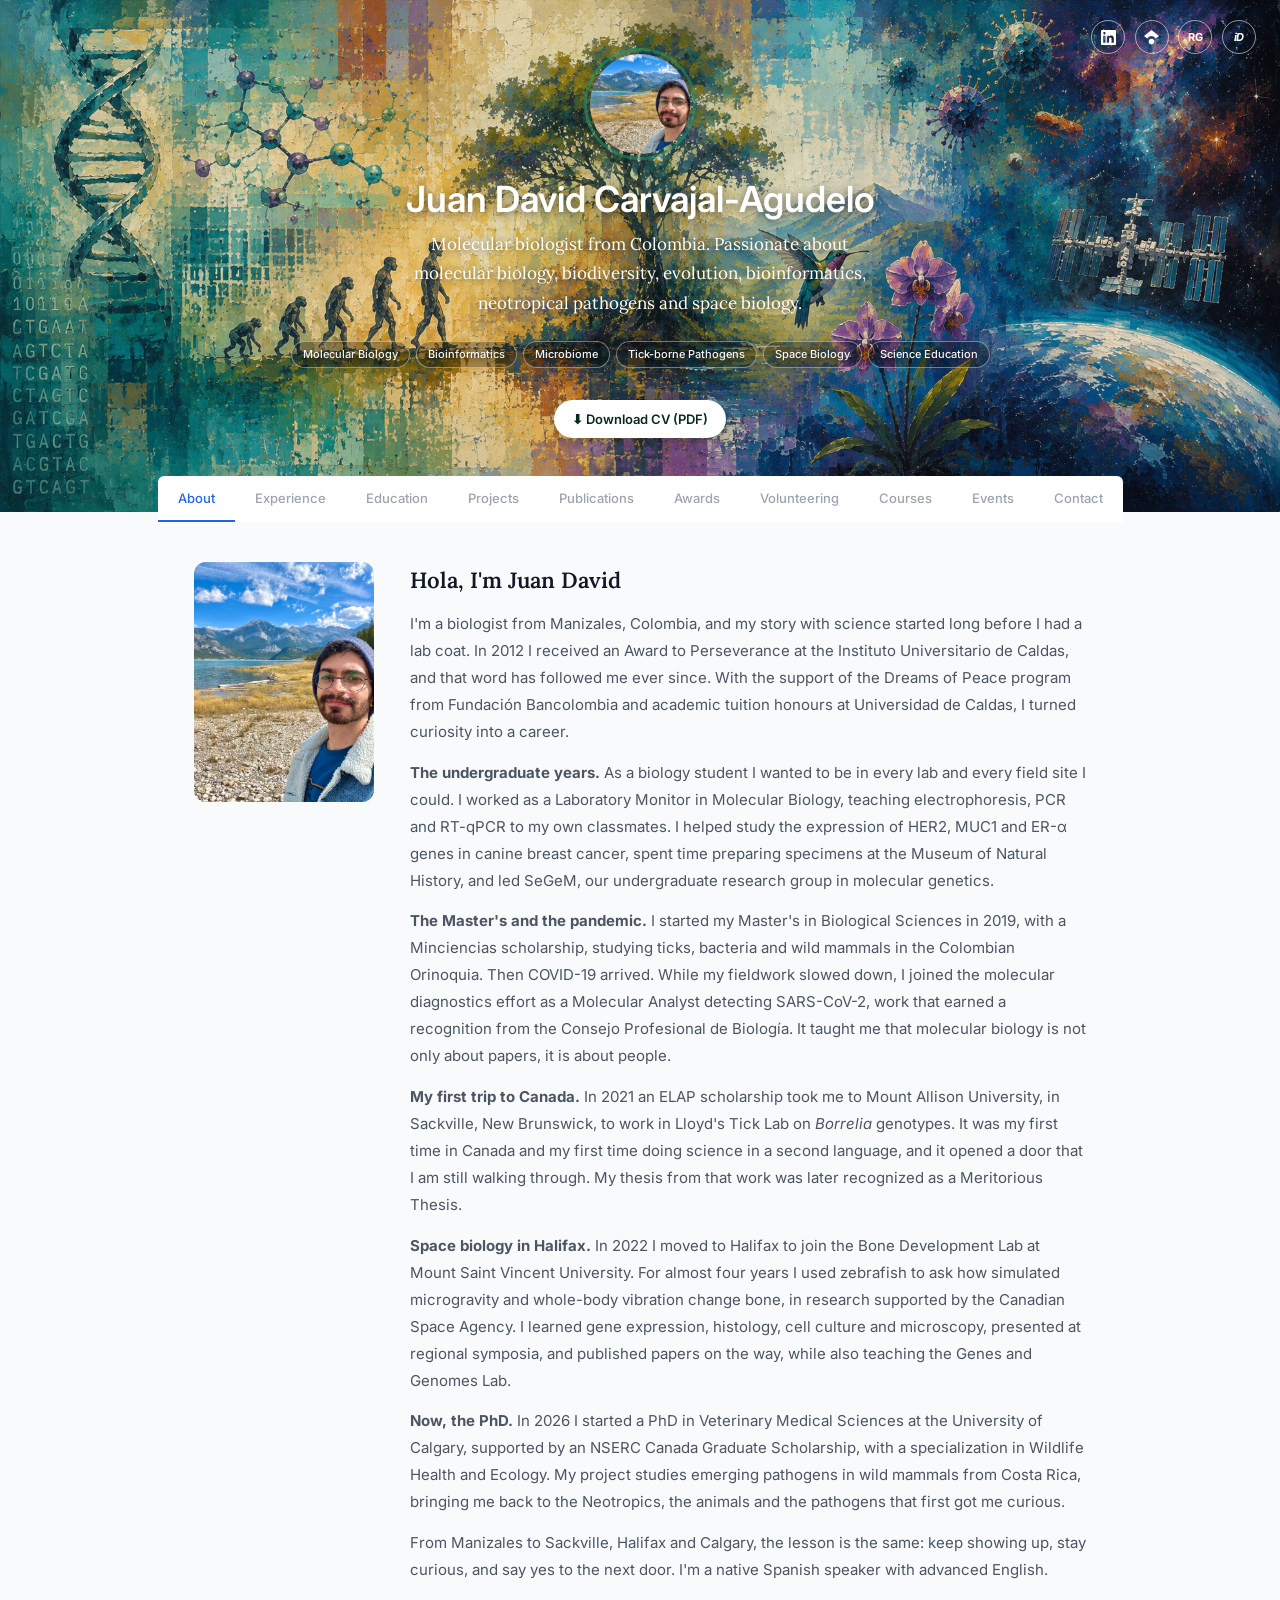
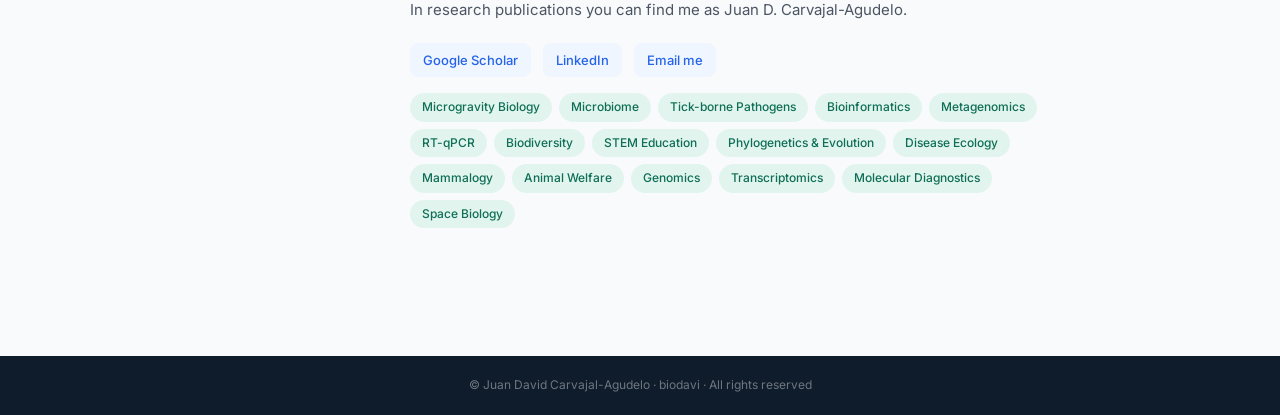
==== commit 0fa3de57: "Add files via upload" ====
--- a/index.html
+++ b/index.html
@@ -92,6 +92,13 @@
   background: rgba(0,0,0,.25); text-shadow: 0 1px 4px rgba(0,0,0,.5);
 }
 
+.hero-cv {
+  position: relative; z-index: 1; display: inline-block; margin: 0 auto 1.6rem;
+  font-size: 13px; font-weight: 600; padding: 8px 18px; border-radius: 99px;
+  background: #fff; color: #0a2a1e; text-decoration: none; box-shadow: 0 2px 10px rgba(0,0,0,.25);
+}
+.hero-cv:hover { background: #e8f5ee; }
+
 /* ── TABS (Authory-style overlapping card) ── */
 .tabs-outer {
   width: fit-content; max-width: calc(100% - 3rem); margin: -2.25rem auto 0;
@@ -267,6 +274,7 @@
     <span class="htag">Space Biology</span>
     <span class="htag">Science Education</span>
   </div>
+  <a class="hero-cv" href="Juan-David-Carvajal-Agudelo-CV.pdf" download>⬇ Download CV (PDF)</a>
 </section>
 
 <!-- TABS -->
@@ -408,7 +416,14 @@
       <div class="exp-role">Molecular Analyst, SARS-CoV-2 Detection</div>
       <div class="exp-org">Dirección Territorial de Salud de Caldas & Universidad de Caldas, Colombia</div>
       <div class="exp-date">Jul–Dec 2020 / Jun–Dec 2021</div>
-      <div class="exp-desc">Reception, handling, and molecular processing of COVID-19 samples in a certified molecular biology laboratory. Full 7-day availability during the health emergency period.</div>
+      <div class="exp-desc">
+        <ul>
+          <li>Reception, handling and molecular processing of COVID-19 samples, including nasopharyngeal swabs, in a certified molecular biology laboratory (BSL-2).</li>
+          <li>Viral RNA extraction and RT-qPCR detection of SARS-CoV-2.</li>
+          <li>Assisted with molecular biology laboratory protocols.</li>
+          <li>Applied biosafety and biohazard waste management procedures.</li>
+        </ul>
+      </div>
     </div>
   </div>
 
@@ -867,9 +882,14 @@
   <h2 class="sh">Volunteering & community</h2>
   <h3 class="sh2">Volunteering</h3>
   <div class="vol-item">
+    <img class="vol-logo" src="images/ucalgary.jpg" alt="University of Calgary" onerror="this.style.display='none';this.nextElementSibling.style.display='flex'">
+    <div class="vol-logo-ph" style="display:none">🎓</div>
+    <div><div class="vol-title">Mentor, Graduate Leaders Circle (GLC) for NSERC CGRS D applicants</div><div class="vol-org">University of Calgary</div><div class="vol-date">2026 – Present</div><div class="vol-desc">Mentor students preparing their NSERC doctoral scholarship applications, sharing my experience as an NSERC CGRS D winner.</div></div>
+  </div>
+  <div class="vol-item">
     <img class="vol-logo" src="images/kstr.png" alt="Kids Saving the Rainforest" onerror="this.style.display='none';this.nextElementSibling.style.display='flex'">
     <div class="vol-logo-ph" style="display:none">🦥</div>
-    <div><div class="vol-title">Volunteer, Kids Saving the Rainforest (KSTR)</div><div class="vol-org">Wildlife sanctuary and clinic, helping wildlife animals in Costa Rica</div><div class="vol-date">2026</div><div class="vol-desc">Volunteered at a wildlife sanctuary and clinic in Costa Rica, supporting the care and rehabilitation of rescued wild animals.</div></div>
+    <div><div class="vol-title">Volunteer, Kids Saving the Rainforest (KSTR)</div><div class="vol-date">2026</div><div class="vol-desc">Volunteered at a wildlife sanctuary and clinic in Costa Rica, supporting the care and rehabilitation of rescued wild animals.</div></div>
   </div>
   <div class="vol-item">
     <img class="vol-logo" src="images/makersmakingchange.avif" alt="Makers Making Change" onerror="this.style.display='none';this.nextElementSibling.style.display='flex'">
@@ -882,6 +902,16 @@
     <div><div class="vol-title">Secretary, RSG Colombia, ISCB Student Council</div><div class="vol-org"><a href="https://rsgcolombia.github.io/" target="_blank">rsgcolombia.github.io</a></div><div class="vol-date">2021–2024</div><div class="vol-desc">Served as Secretary of the Regional Student Group of Colombia of the ISCB Student Council, supporting its activities and co-organizing its bioinformatics symposia.</div></div>
   </div>
   <div class="vol-item">
+    <img class="vol-logo" src="images/ISCB-SC.jpg" alt="ISCB Student Council" onerror="this.style.display='none';this.nextElementSibling.style.display='flex'">
+    <div class="vol-logo-ph" style="display:none">🧬</div>
+    <div><div class="vol-title">Outreach Volunteer, ISCB Student Council (ISCB SC)</div><div class="vol-org">International Society for Computational Biology (ISCB) Student Council</div><div class="vol-date">2025</div><div class="vol-desc">Supported outreach activities of the Student Council, helping to share its programs and events with the computational biology student community.</div></div>
+  </div>
+  <div class="vol-item">
+    <img class="vol-logo" src="images/Iscb_logo.png" alt="ISCB" onerror="this.style.display='none';this.nextElementSibling.style.display='flex'">
+    <div class="vol-logo-ph" style="display:none">🎨</div>
+    <div><div class="vol-title">Volunteer Designer, ISCB</div><div class="vol-org">International Society for Computational Biology (ISCB)</div><div class="vol-date">2026</div><div class="vol-desc">Designed graphic materials for ISCB activities and communications.</div></div>
+  </div>
+  <div class="vol-item">
     <img class="vol-logo" src="images/save-mexico.jpeg" alt="SAVE Mexico" onerror="this.style.display='none';this.nextElementSibling.style.display='flex'">
     <div class="vol-logo-ph" style="display:none">🐢</div>
     <div><div class="vol-title">Social Media Manager & Volunteer</div><div class="vol-org">SAVE Mexico, Turtle Conservation, Akumal, Mexico</div><div class="vol-date">2023</div><div class="vol-desc">Managed social media and outreach for a sea turtle conservation organization, and supported conservation activities in Akumal, Mexico.</div></div>
@@ -898,11 +928,26 @@
   </div>
   <h3 class="sh2">Memberships</h3>
   <div class="vol-item">
+    <img class="vol-logo" src="images/ucalgary.jpg" alt="University of Calgary" onerror="this.style.display='none';this.nextElementSibling.style.display='flex'">
+    <div class="vol-logo-ph" style="display:none">🎓</div>
+    <div><div class="vol-title">Member, Innovation Sandbox</div><div class="vol-org">Hunter Hub for Entrepreneurial Thinking · University of Calgary</div><div class="vol-date">2026 – Present</div><div class="vol-desc">Training and mentorship program in entrepreneurship and innovation.</div></div>
+  </div>
+  <div class="vol-item">
     <img class="vol-logo" src="images/ministerio_ciencias.png" alt="Minciencias" onerror="this.style.display='none';this.nextElementSibling.style.display='flex'">
     <div class="vol-logo-ph" style="display:none">🇨🇴</div>
     <div><div class="vol-title">Junior Researcher (Investigador Junior), SNCTeI</div><div class="vol-org">Ministerio de Ciencia, Tecnología e Innovación (Minciencias), Colombia</div><div class="vol-date">2025 – Present</div><div class="vol-desc">Officially recognized within the National System of Science, Technology and Innovation (SNCTeI) of Colombia. Scientific evaluator for Convocatoria 975 de 2026, reviewing master's-level research proposals.</div></div>
   </div>
   <div class="vol-item">
+    <img class="vol-logo" src="images/Iscb_logo.png" alt="ISCB" onerror="this.style.display='none';this.nextElementSibling.style.display='flex'">
+    <div class="vol-logo-ph" style="display:none">🧬</div>
+    <div><div class="vol-title">Member, ISCB</div><div class="vol-org">International Society for Computational Biology (ISCB)</div><div class="vol-date">2019 – Present</div><div class="vol-desc">International professional society for computational biology and bioinformatics.</div></div>
+  </div>
+  <div class="vol-item">
+    <img class="vol-logo" src="images/rsg-colombia.png" alt="RSG Colombia" onerror="this.style.display='none';this.nextElementSibling.style.display='flex'">
+    <div class="vol-logo-ph" style="display:none">🧬</div>
+    <div><div class="vol-title">Member, RSG Colombia</div><div class="vol-org">Regional Student Group (RSG) Colombia, part of the ISCB Student Council</div><div class="vol-date">2019 – Present</div><div class="vol-desc">Colombian chapter of the ISCB Student Council, a community of students and young researchers in bioinformatics and computational biology.</div></div>
+  </div>
+  <div class="vol-item">
     <img class="vol-logo" src="images/gebiome.jpeg" alt="GEBIOME" onerror="this.style.display='none';this.nextElementSibling.style.display='flex'">
     <div class="vol-logo-ph" style="display:none">🧫</div>
     <div><div class="vol-title">Member, GEBIOME Research Group</div><div class="vol-org">Genetics, Biodiversity and Ecosystem Management · Universidad de Caldas</div><div class="vol-date">2017–Present</div><div class="vol-desc">Research group focused on genetics, biodiversity and ecosystem management; collaborated on research projects in these areas.</div></div>
@@ -917,7 +962,28 @@
     <div><div class="vol-title">Member & Leader, SeGeM (Molecular Genetics Research Group)</div><div class="vol-org">Universidad de Caldas</div><div class="vol-date">2017–2023</div><div class="vol-desc">Molecular genetics research group where I began my research training, worked on molecular and genetic studies, and served as group leader (2017–2018).</div></div>
   </div>
   <div class="vol-item">
-    <div class="vol-logo-ph">🌿</div>
+    <img class="vol-logo" src="images/SIMAS.jpg" alt="SIMAS" onerror="this.style.display='none';this.nextElementSibling.style.display='flex'">
+    <div class="vol-logo-ph" style="display:none">🦇</div>
+    <div><div class="vol-title">Member, SIMAS (Mammalogy Research Group)</div><div class="vol-org">Semillero de Investigación en Mastozoología · Universidad de Caldas</div><div class="vol-date">2017–2019</div><div class="vol-desc">Undergraduate research group in mammalogy at the Universidad de Caldas.</div></div>
+  </div>
+  <div class="vol-item">
+    <img class="vol-logo" src="images/IZBD.jpg" alt="IZBD" onerror="this.style.display='none';this.nextElementSibling.style.display='flex'">
+    <div class="vol-logo-ph" style="display:none">🦎</div>
+    <div><div class="vol-title">Member, Natural History Laboratory: Integrative Zoological Biodiversity Discovery (IZBD)</div><div class="vol-org">Museo de Historia Natural, Centro de Museos · Universidad de Caldas</div><div class="vol-date">2019–2021</div><div class="vol-desc">Research laboratory of the Natural History Museum of the Universidad de Caldas, focused on zoological biodiversity; joined during my Master's studies.</div></div>
+  </div>
+  <div class="vol-item">
+    <img class="vol-logo" src="images/AGA.jpg" alt="American Genetic Association" onerror="this.style.display='none';this.nextElementSibling.style.display='flex'">
+    <div class="vol-logo-ph" style="display:none">🧬</div>
+    <div><div class="vol-title">Member, American Genetic Association (AGA)</div><div class="vol-org">American Genetic Association</div><div class="vol-date">2019–2020</div><div class="vol-desc">US scientific organization dedicated to genetics and genomics, founded in 1903 and publisher of the <em>Journal of Heredity</em>.</div></div>
+  </div>
+  <div class="vol-item">
+    <img class="vol-logo" src="images/Asociacion Colombiana de Parasitologia.jpeg" alt="Asociación Colombiana de Parasitología y Medicina Tropical" onerror="this.style.display='none';this.nextElementSibling.style.display='flex'">
+    <div class="vol-logo-ph" style="display:none">🦟</div>
+    <div><div class="vol-title">Member, Colombian Association of Parasitology and Tropical Medicine (ACPMT)</div><div class="vol-org">Asociación Colombiana de Parasitología y Medicina Tropical</div><div class="vol-date">2019–2020</div><div class="vol-desc">Colombian scientific association founded in 1965 that brings together parasitology researchers and organizes the biennial Colombian Congress of Parasitology and Tropical Medicine.</div></div>
+  </div>
+  <div class="vol-item">
+    <img class="vol-logo" src="images/abeuc.png" alt="ABEUC" onerror="this.style.display='none';this.nextElementSibling.style.display='flex'">
+    <div class="vol-logo-ph" style="display:none">🌿</div>
     <div><div class="vol-title">Member, ABEUC</div><div class="vol-org">Asociación de Biólogos Egresados de la Universidad de Caldas (Association of Biology Graduates of the Universidad de Caldas)</div><div class="vol-date">2019 – Present</div><div class="vol-desc">Professional association of biologists who graduated from the Universidad de Caldas, connecting alumni across the profession.</div></div>
   </div>
 </div>
@@ -1024,6 +1090,7 @@
       <tr><td>XVII Colombian Congress of Parasitology and Tropical Medicine, Cali, Colombia, <em>Molecular characterization and morphological detection of <em>Trypanosoma</em> spp. in wild mammals from Arauca, Colombia: an approach to potential reservoirs</em><span class="ev-authors">Trujillo-Betancur M.P., <strong>Carvajal-Agudelo J.D.</strong>, Ramírez-Chaves H.E. &amp; Rivera-Páez F.A.</span></td><td><span class="role-badge">Co-author</span></td><td>2019</td></tr>
       <tr><td>XVII Colombian Congress of Parasitology and Tropical Medicine, Cali, Colombia, <em>Comparative evaluation of DNA conservation and extraction methods in blood of wild mammals used in the study of hemoparasites</em><span class="ev-authors"><strong>Carvajal-Agudelo J.D.</strong>, Trujillo-Betancur M.P., Velásquez-Guarín D., Pérez Cárdenas J.E., Ramírez-Chaves H.E. &amp; Rivera-Páez F.A.</span></td><td><span class="role-badge">Poster Presenter</span></td><td>2019</td></tr>
       <tr><td>VIII Colombian Symposium of Virology / IV Latin American Congress of Virology, Bogotá, Colombia, <em>HIV mortality and TB coinfection in Caldas, Colombia (2010–2018)</em><span class="ev-authors"><strong>Carvajal-Agudelo J.D.</strong>, Rivera-Páez F.A. &amp; Pérez Cárdenas J.E.</span></td><td><span class="role-badge">Poster Presenter</span></td><td>2019</td></tr>
+      <tr><td>Bat Week (Semana del Murciélago), Museum Center, Universidad de Caldas, Manizales, Colombia, exhibition and talks on bats</td><td><span class="role-badge">Organizer</span></td><td>2018</td></tr>
       <tr><td>XV Colombian & IX International Human Genetics Congress, Barranquilla, Colombia, <em>Epidemiological meta-analysis of clinical variables related to canine breast cancer</em><span class="ev-authors"><strong>Carvajal-Agudelo J.D.</strong> &amp; Cortes Mera D.M. (other authors)</span></td><td><span class="role-badge">Co-author</span></td><td>2018</td></tr>
       <tr><td>V Regional Biology Symposium, UTP, Santa Rosa de Cabal, Colombia, <em>Evaluation of the genotoxic effect induced by phenthoate in Poecilia reticulata (Cyprinodontiformes: Poeciliidae)</em><span class="ev-authors"><strong>Carvajal-Agudelo J.D.</strong> &amp; Marulanda S. (and others)</span></td><td><span class="role-badge">Oral Presenter</span></td><td>2018</td></tr>
       <tr><td>V Regional Biology Symposium, UTP, Santa Rosa de Cabal, Colombia, Hot spring microbial ecology<span class="ev-authors"><strong>Carvajal-Agudelo J.D.</strong> &amp; Marulanda S. (and others)</span></td><td><span class="role-badge">Poster Presenter</span></td><td>2018</td></tr>
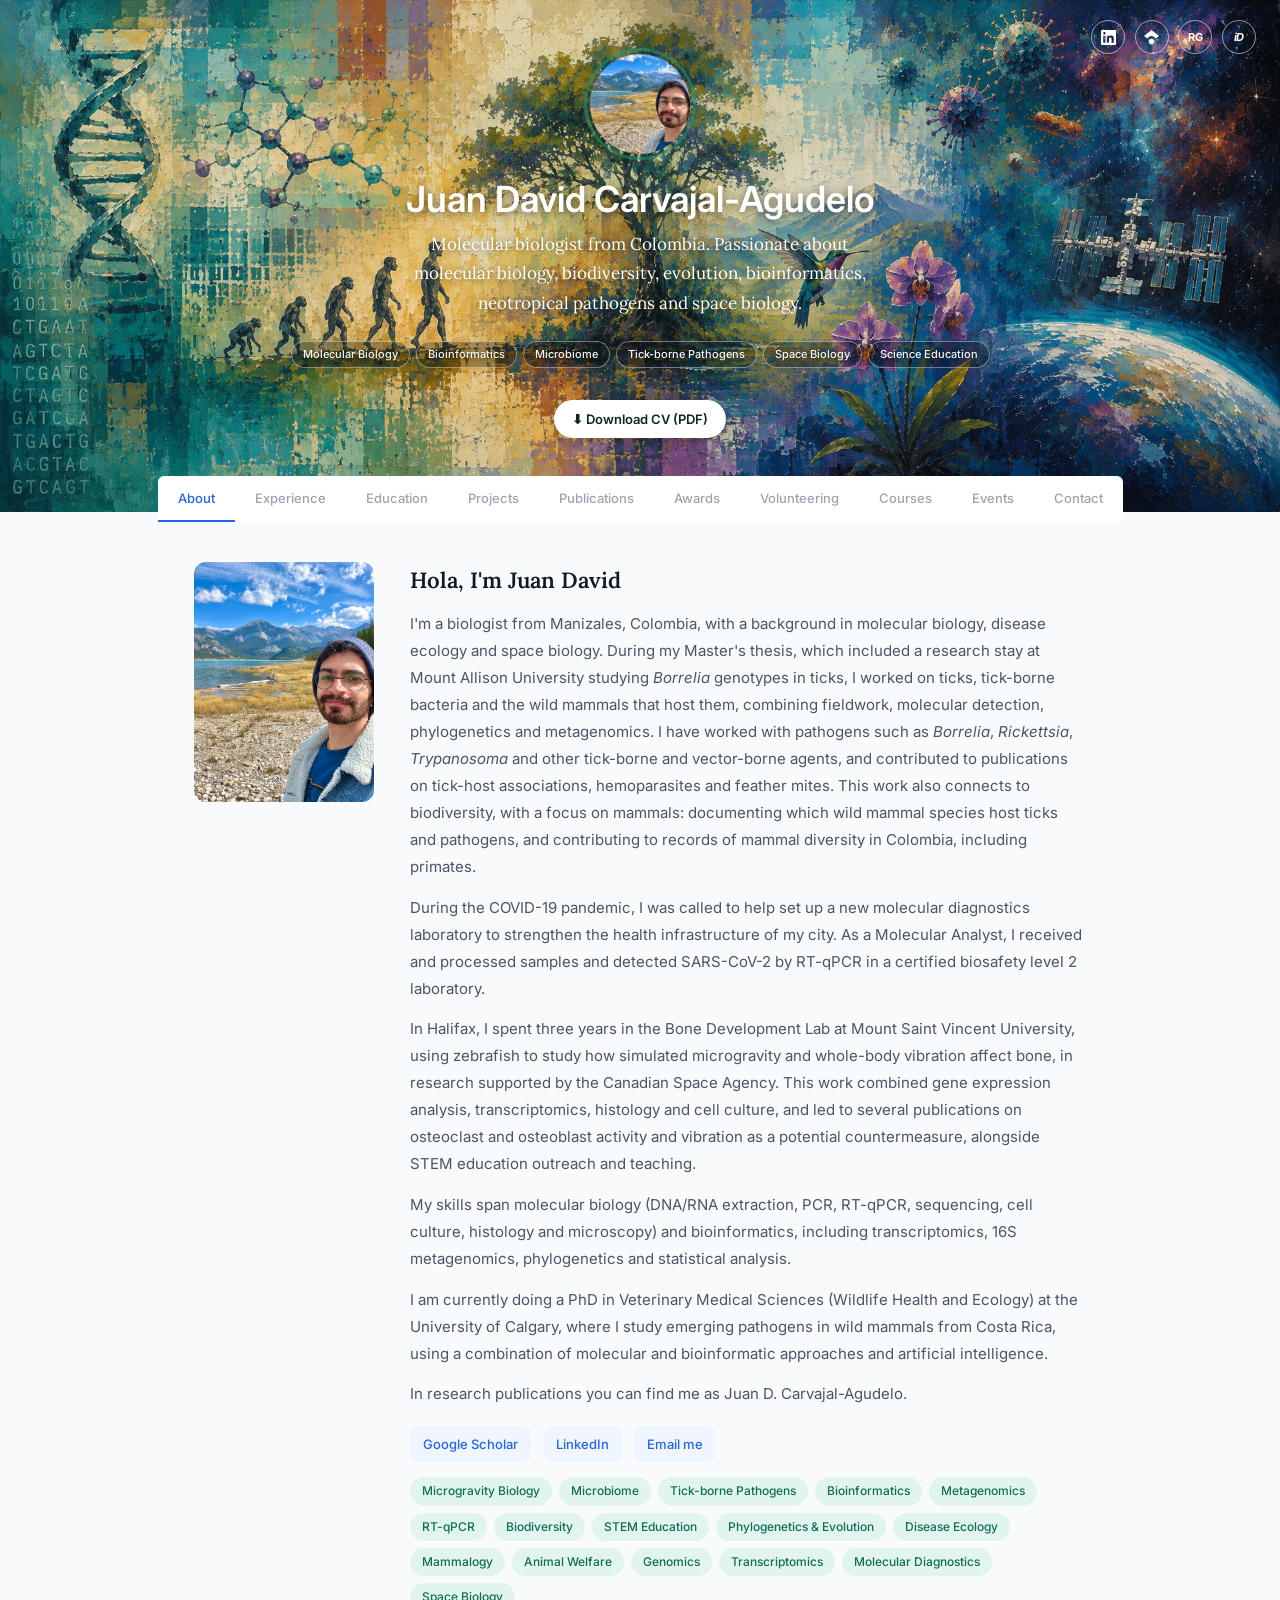
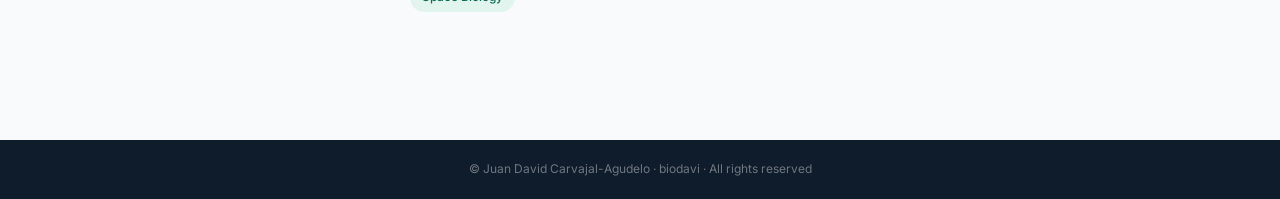
==== commit 9b109ba0: "Add files via upload" ====
--- a/index.html
+++ b/index.html
@@ -302,13 +302,11 @@
          onerror="this.src='images/avatar.jpg'">
     <div>
       <h2 class="about-h">Hola, I'm Juan David</h2>
-      <p class="about-p">I'm a biologist from Manizales, Colombia, and my story with science started long before I had a lab coat. In 2012 I received an Award to Perseverance at the Instituto Universitario de Caldas, and that word has followed me ever since. With the support of the Dreams of Peace program from Fundación Bancolombia and academic tuition honours at Universidad de Caldas, I turned curiosity into a career.</p>
-      <p class="about-p"><strong>The undergraduate years.</strong> As a biology student I wanted to be in every lab and every field site I could. I worked as a Laboratory Monitor in Molecular Biology, teaching electrophoresis, PCR and RT-qPCR to my own classmates. I helped study the expression of HER2, MUC1 and ER-α genes in canine breast cancer, spent time preparing specimens at the Museum of Natural History, and led SeGeM, our undergraduate research group in molecular genetics.</p>
-      <p class="about-p"><strong>The Master's and the pandemic.</strong> I started my Master's in Biological Sciences in 2019, with a Minciencias scholarship, studying ticks, bacteria and wild mammals in the Colombian Orinoquia. Then COVID-19 arrived. While my fieldwork slowed down, I joined the molecular diagnostics effort as a Molecular Analyst detecting SARS-CoV-2, work that earned a recognition from the Consejo Profesional de Biología. It taught me that molecular biology is not only about papers, it is about people.</p>
-      <p class="about-p"><strong>My first trip to Canada.</strong> In 2021 an ELAP scholarship took me to Mount Allison University, in Sackville, New Brunswick, to work in Lloyd's Tick Lab on <em>Borrelia</em> genotypes. It was my first time in Canada and my first time doing science in a second language, and it opened a door that I am still walking through. My thesis from that work was later recognized as a Meritorious Thesis.</p>
-      <p class="about-p"><strong>Space biology in Halifax.</strong> In 2022 I moved to Halifax to join the Bone Development Lab at Mount Saint Vincent University. For almost four years I used zebrafish to ask how simulated microgravity and whole-body vibration change bone, in research supported by the Canadian Space Agency. I learned gene expression, histology, cell culture and microscopy, presented at regional symposia, and published papers on the way, while also teaching the Genes and Genomes Lab.</p>
-      <p class="about-p"><strong>Now, the PhD.</strong> In 2026 I started a PhD in Veterinary Medical Sciences at the University of Calgary, supported by an NSERC Canada Graduate Scholarship, with a specialization in Wildlife Health and Ecology. My project studies emerging pathogens in wild mammals from Costa Rica, bringing me back to the Neotropics, the animals and the pathogens that first got me curious.</p>
-      <p class="about-p">From Manizales to Sackville, Halifax and Calgary, the lesson is the same: keep showing up, stay curious, and say yes to the next door. I'm a native Spanish speaker with advanced English.</p>
+      <p class="about-p">I'm a biologist from Manizales, Colombia, with a background in molecular biology, disease ecology and space biology. During my Master's thesis, which included a research stay at Mount Allison University studying <em>Borrelia</em> genotypes in ticks, I worked on ticks, tick-borne bacteria and the wild mammals that host them, combining fieldwork, molecular detection, phylogenetics and metagenomics. I have worked with pathogens such as <em>Borrelia</em>, <em>Rickettsia</em>, <em>Trypanosoma</em> and other tick-borne and vector-borne agents, and contributed to publications on tick-host associations, hemoparasites and feather mites. This work also connects to biodiversity, with a focus on mammals: documenting which wild mammal species host ticks and pathogens, and contributing to records of mammal diversity in Colombia, including primates.</p>
+      <p class="about-p">During the COVID-19 pandemic, I was called to help set up a new molecular diagnostics laboratory to strengthen the health infrastructure of my city. As a Molecular Analyst, I received and processed samples and detected SARS-CoV-2 by RT-qPCR in a certified biosafety level 2 laboratory.</p>
+      <p class="about-p">In Halifax, I spent three years in the Bone Development Lab at Mount Saint Vincent University, using zebrafish to study how simulated microgravity and whole-body vibration affect bone, in research supported by the Canadian Space Agency. This work combined gene expression analysis, transcriptomics, histology and cell culture, and led to several publications on osteoclast and osteoblast activity and vibration as a potential countermeasure, alongside STEM education outreach and teaching.</p>
+      <p class="about-p">My skills span molecular biology (DNA/RNA extraction, PCR, RT-qPCR, sequencing, cell culture, histology and microscopy) and bioinformatics, including transcriptomics, 16S metagenomics, phylogenetics and statistical analysis.</p>
+      <p class="about-p">I am currently doing a PhD in Veterinary Medical Sciences (Wildlife Health and Ecology) at the University of Calgary, where I study emerging pathogens in wild mammals from Costa Rica, using a combination of molecular and bioinformatic approaches and artificial intelligence.</p>
       <p class="about-p">In research publications you can find me as Juan D. Carvajal-Agudelo.</p>
       <div class="about-links">
         <a class="about-link" href="https://scholar.google.com/citations?user=_loX9b4AAAAJ&hl=es" target="_blank">Google Scholar</a>
@@ -578,7 +576,7 @@
         <div class="proj-tag">2023–2024 · Canadian Space Agency</div>
         <div class="proj-title">Simulated microgravity & vibration effects in bone tissue in vivo</div>
         <div class="proj-meta">qPCR · Cell culture · Zebrafish larvae</div>
-        <div class="proj-foot"><img class="proj-funder" src="images/CSA_logo.png" alt="Canadian Space Agency" title="Canadian Space Agency"><span class="proj-role">Research Assistant</span><span class="proj-grant">Grant ~CAD 50K · Applicant</span></div>
+        <div class="proj-foot"><img class="proj-funder" src="images/CSA_logo.png" alt="Canadian Space Agency" title="Canadian Space Agency"><span class="proj-role">Research Assistant</span><span class="proj-grant">Grant ~CAD 50K · Co-applicant</span></div>
       </div>
     </div>
 
@@ -638,7 +636,7 @@
         <div class="proj-tag">2019–2020 · Universidad de Caldas</div>
         <div class="proj-title">Peri-urban control barriers: hemoparasites in wild mammals of Manizales eco-parks</div>
         <div class="proj-meta">PCR · DNA sequencing · Field sampling</div>
-        <div class="proj-foot"><img class="proj-funder" src="images/ucaldas.jpg" alt="Universidad de Caldas" title="Universidad de Caldas"><span class="proj-role">Master's student &amp; co-researcher</span><span class="proj-grant">Grant ~CAD 1K · Applicant</span></div>
+        <div class="proj-foot"><img class="proj-funder" src="images/ucaldas.jpg" alt="Universidad de Caldas" title="Universidad de Caldas"><span class="proj-role">Master's student &amp; co-researcher</span><span class="proj-grant">Grant ~CAD 1K · Co-applicant</span></div>
       </div>
     </div>
 
@@ -662,7 +660,7 @@
         <div class="proj-tag">2017–2020 · Universidad de Caldas</div>
         <div class="proj-title">HER2, MUC1 & ER-α gene expression in canine breast cancer early diagnosis</div>
         <div class="proj-meta">SNPs · RT-qPCR · Epidemiological analysis</div>
-        <div class="proj-foot"><img class="proj-funder" src="images/ucaldas.jpg" alt="Universidad de Caldas" title="Universidad de Caldas"><span class="proj-role">Undergraduate student</span><span class="proj-grant">Grant ~CAD 10K · Applicant</span></div>
+        <div class="proj-foot"><img class="proj-funder" src="images/ucaldas.jpg" alt="Universidad de Caldas" title="Universidad de Caldas"><span class="proj-role">Undergraduate student</span><span class="proj-grant">Grant ~CAD 10K · Co-applicant</span></div>
       </div>
     </div>
 
@@ -701,7 +699,7 @@
   <div class="pub-item">
     <span class="pub-year y2026">2026</span>
     <div class="pub-title">20 Years of the ISCB Student Council Symposium: shaping computational biology and future leaders</div>
-    <div class="pub-authors">Fernandez-Martin, M., Castillo-Orozco, A., … <strong>Carvajal-Agudelo, J. D.</strong>, et al.</div>
+    <div class="pub-authors">Fernandez-Martin, M., Castillo-Orozco, A., Poley-Gil, M., Pose-Lagoa, I., Urquiza-Zurich, S., Hayoun-Mya, O., Machado-Reyes, D., Treccani, M., Veschetti, L., <strong>Carvajal-Agudelo, J. D.</strong>, Boll, L. M., Garcia-Valiente, A., Parra, R. G., & Olguín-Orellana, G. J.</div>
     <div class="pub-journal">Bioinformatics Advances, 6(1), vbag097</div>
     <a class="pub-link" href="https://doi.org/10.1093/bioadv/vbag097" target="_blank">doi:10.1093/bioadv/vbag097 ↗</a>
   </div>
@@ -757,7 +755,7 @@
   <div class="pub-item">
     <span class="pub-year">2023</span>
     <div class="pub-title">Turn on the lights! Fundamental science leads to scientific progress: a perspective from developmental biology</div>
-    <div class="pub-authors">Franz-Odendaal, T. A., <strong>Carvajal-Agudelo, J. D.</strong>, Apienti, T. A. O., et al.</div>
+    <div class="pub-authors">Franz-Odendaal, T. A., <strong>Carvajal-Agudelo, J. D.</strong>, Apienti, T. A. O., Drake, P. M., Eaton, J., McInnis, S., & Muntzar, R.</div>
     <div class="pub-journal">Proceedings of the Nova Scotian Institute of Science (NSIS), 53(1)</div>
     <a class="pub-link" href="https://ojs.library.dal.ca/nsis/article/view/11854" target="_blank">View article ↗</a>
   </div>
@@ -765,7 +763,7 @@
   <div class="pub-item">
     <span class="pub-year">2023</span>
     <div class="pub-title">Morphological and molecular confirmation of <em>Ornithodoros hasei</em> (Schulze, 1935) in Colombia</div>
-    <div class="pub-authors">Ossa-López, P. A., Mancilla-Agrono, L. Y., … <strong>Carvajal-Agudelo, J. D.</strong>, et al.</div>
+    <div class="pub-authors">Ossa-López, P. A., Mancilla-Agrono, L. Y., Banguero-Micolta, L. F., Ramírez-Chaves, H. E., <strong>Carvajal-Agudelo, J. D.</strong>, Muñoz-Leal, S., Labruna, M. B., Lloyd, V., & Rivera-Páez, F. A.</div>
     <div class="pub-journal">Ticks and Tick-borne Diseases</div>
     <a class="pub-link" href="https://doi.org/10.1016/j.ttbdis.2023.102142" target="_blank">doi:10.1016/j.ttbdis.2023.102142 ↗</a>
   </div>
@@ -781,7 +779,7 @@
   <div class="pub-item">
     <span class="pub-year">2022</span>
     <div class="pub-title">Evaluation of reference genes for qRT-PCR using blood samples in canine mammary research</div>
-    <div class="pub-authors"><strong>Carvajal-Agudelo, J. D.</strong>, Cortes-Mera, D. M., Giraldo-Chalarca, L., et al.</div>
+    <div class="pub-authors"><strong>Carvajal-Agudelo, J. D.</strong>, Rivera-Páez, F. A., Perez-Zapata, J. M., Ossa-López, P. A., Morales-Álvarez, E. D., Giraldo-Chalarca, L., & Cortes-Mera, D. M.</div>
     <div class="pub-journal">Veterinarska Stanica, 53(1)</div>
     <a class="pub-link" href="https://doi.org/10.46419/vs.53.1.5" target="_blank">doi:10.46419/vs.53.1.5 ↗</a>
   </div>
@@ -789,7 +787,7 @@
   <div class="pub-item">
     <span class="pub-year">2021</span>
     <div class="pub-title">Ticks (Acari: Ixodoidea) associated with mammals in Colombia: historical review, molecular confirmation, and new relationships</div>
-    <div class="pub-authors">Ortíz-Giraldo, M., Tobón-Escobar, W. D., … <strong>Carvajal-Agudelo, J. D.</strong> & Rivera-Páez, F. A.</div>
+    <div class="pub-authors">Ortíz-Giraldo, M., Tobón-Escobar, W. D., Velásquez-Guarín, D., Usma-Marín, M. F., Ossa-López, P. A., Ramírez-Chaves, H. E., <strong>Carvajal-Agudelo, J. D.</strong>, & Rivera-Páez, F. A.</div>
     <div class="pub-journal">Parasitology Research, 1–12</div>
     <a class="pub-link" href="https://doi.org/10.1007/s00436-020-06989-6" target="_blank">doi:10.1007/s00436-020-06989-6 ↗</a>
   </div>
@@ -797,7 +795,7 @@
   <div class="pub-item">
     <span class="pub-year">2021</span>
     <div class="pub-title">Field blood preservation and DNA extraction from wild mammals: methods for biodiversity studies</div>
-    <div class="pub-authors"><strong>Carvajal-Agudelo, J. D.</strong>, Trujillo-Betancur, M. P., Velásquez-Guarín, D., et al.</div>
+    <div class="pub-authors"><strong>Carvajal-Agudelo, J. D.</strong>, Trujillo-Betancur, M. P., Velásquez-Guarín, D., Ramírez-Chaves, H. E., Pérez-Cárdenas, J. E., & Rivera-Páez, F. A.</div>
     <div class="pub-journal">Revista UDCA Actualidad & Divulgación Científica, 24(1)</div>
     <a class="pub-link" href="https://doi.org/10.31910/rudca.v24.n1.2021.1766" target="_blank">doi:10.31910/rudca.v24.n1.2021.1766 ↗</a>
   </div>
@@ -805,7 +803,7 @@
   <div class="pub-item">
     <span class="pub-year">2021</span>
     <div class="pub-title">Detection of SNPs in HER2, MUC1, ESR1, and BRCA1 genes associated with canine mammary cancer</div>
-    <div class="pub-authors"><strong>Carvajal-Agudelo, J. D.</strong>, Giraldo-Chalarca, L., Cortes-Mera, D. M., et al.</div>
+    <div class="pub-authors"><strong>Carvajal-Agudelo, J. D.</strong>, Giraldo-Chalarca, L., Cortes-Mera, D. M., Ossa-López, P. A., Morales-Álvarez, E. D., & Rivera-Páez, F. A.</div>
     <div class="pub-journal">Veterinarska Stanica, 52(5)</div>
     <a class="pub-link" href="https://doi.org/10.46419/vs.52.5.1" target="_blank">doi:10.46419/vs.52.5.1 ↗</a>
   </div>
@@ -819,9 +817,17 @@
   </div>
 
   <div class="pub-item">
+    <span class="pub-year">2021</span>
+    <div class="pub-title">Periurban control barriers: the role of wild mammals in the circulation of hemoparasites in the Manizales (Caldas) ecopark network</div>
+    <div class="pub-authors">Rivera Páez, F., Ossa López, P., <strong>Carvajal Agudelo, J.</strong>, Trujillo Betancur, M., Mejía Fontecha, I., Banguero, L., Grueso, R., Serna, C., Tobón Escobar, W., Gallego Londoño, B., Reyes, S., Ocampo Grajales, J., Grajales Hahn, S., Escobar Aguirre, Y., Caicedo Guerrero, D., & Ramírez Chaves, H.</div>
+    <div class="pub-journal">Research seedbed project, Universidad de Caldas</div>
+    <a class="pub-link" href="https://repositorio.ucaldas.edu.co/handle/ucaldas/17103" target="_blank">repositorio.ucaldas.edu.co ↗</a>
+  </div>
+
+  <div class="pub-item">
     <span class="pub-year">2020</span>
     <div class="pub-title">New records and confirmation of three primate species in southwestern Colombia</div>
-    <div class="pub-authors">Ramírez-Chaves, H. E., <strong>Carvajal-Agudelo, J. D.</strong>, Hoyos R., M., et al.</div>
+    <div class="pub-authors">Ramírez-Chaves, H. E., <strong>Carvajal-Agudelo, J. D.</strong>, Hoyos R., M., Bustamante-Manrique, S., Castaño-Rivera, A., Rivillas-Carmona, M. A., Ossa-López, P. A., & Rivera-Páez, F. A.</div>
     <div class="pub-journal">Check List, 16(4): 831–839</div>
     <a class="pub-link" href="https://doi.org/10.15560/16.4.811" target="_blank">doi:10.15560/16.4.811 ↗</a>
   </div>
